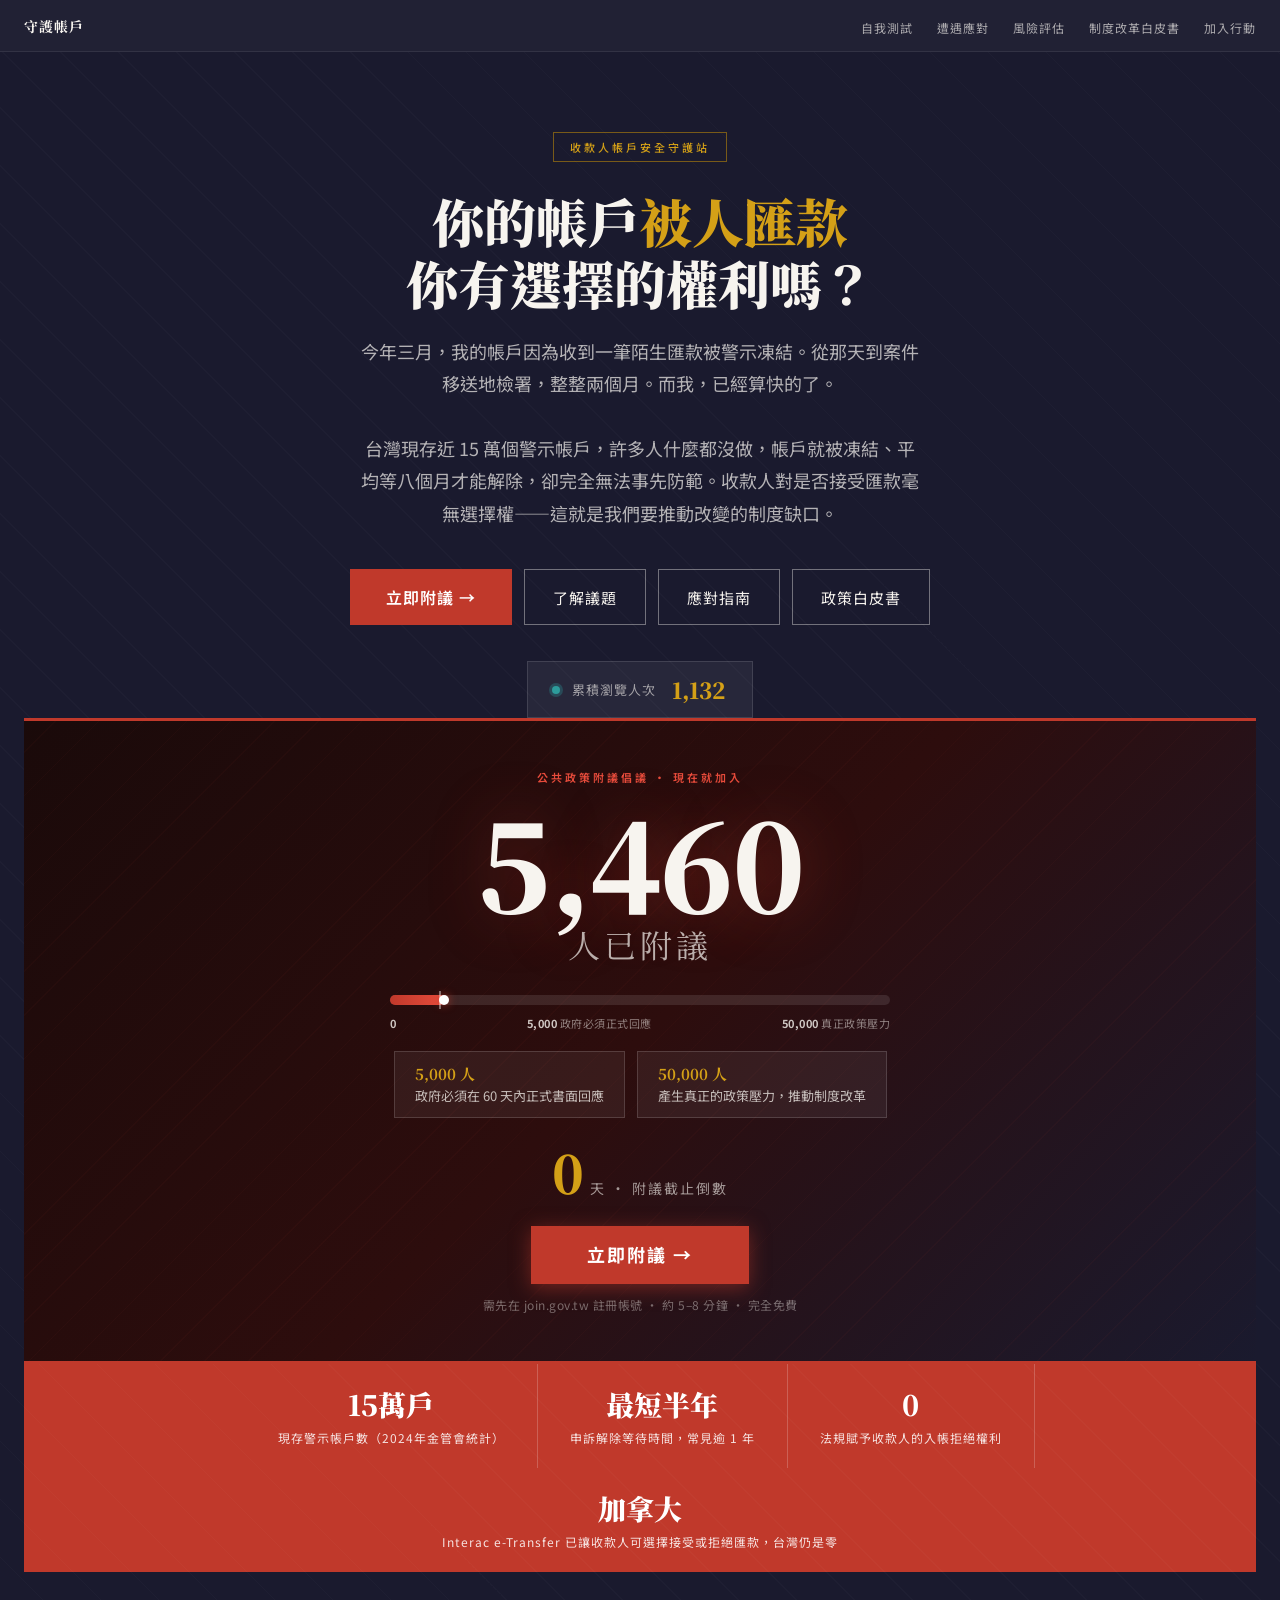
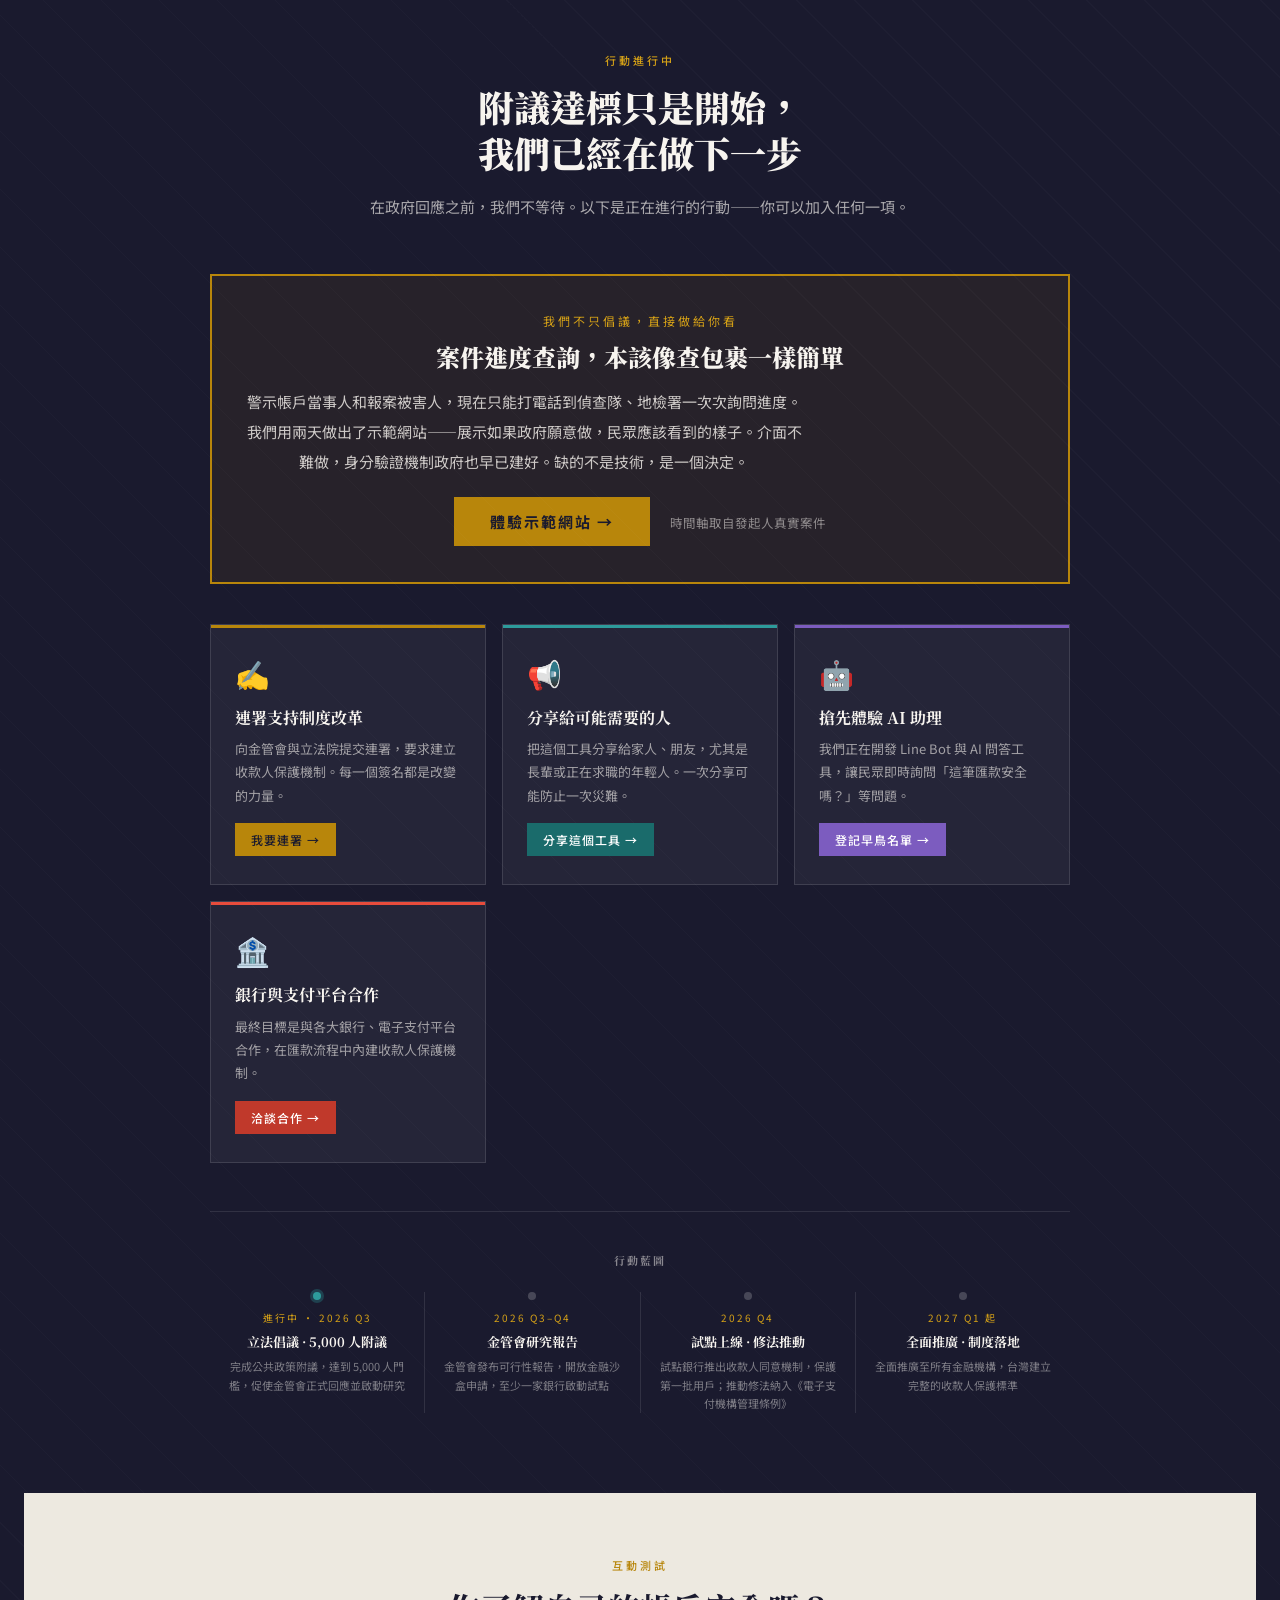
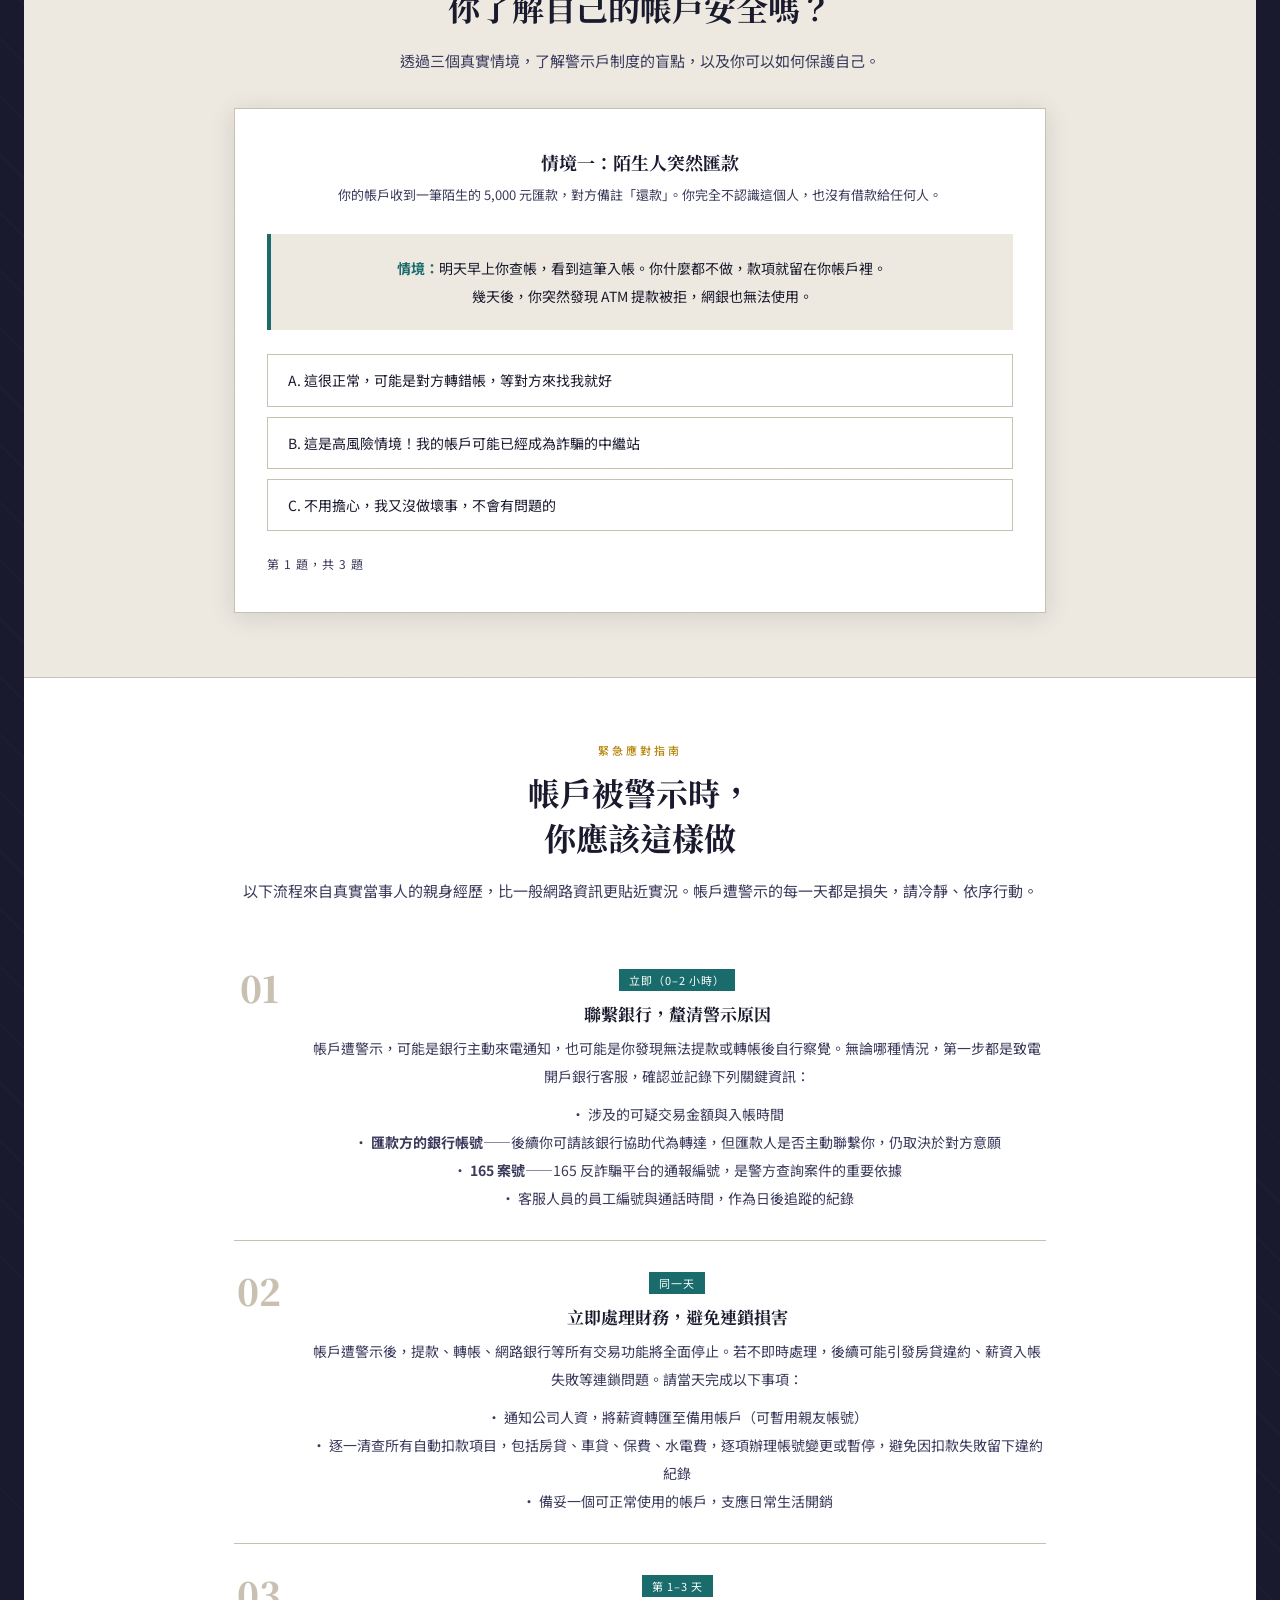
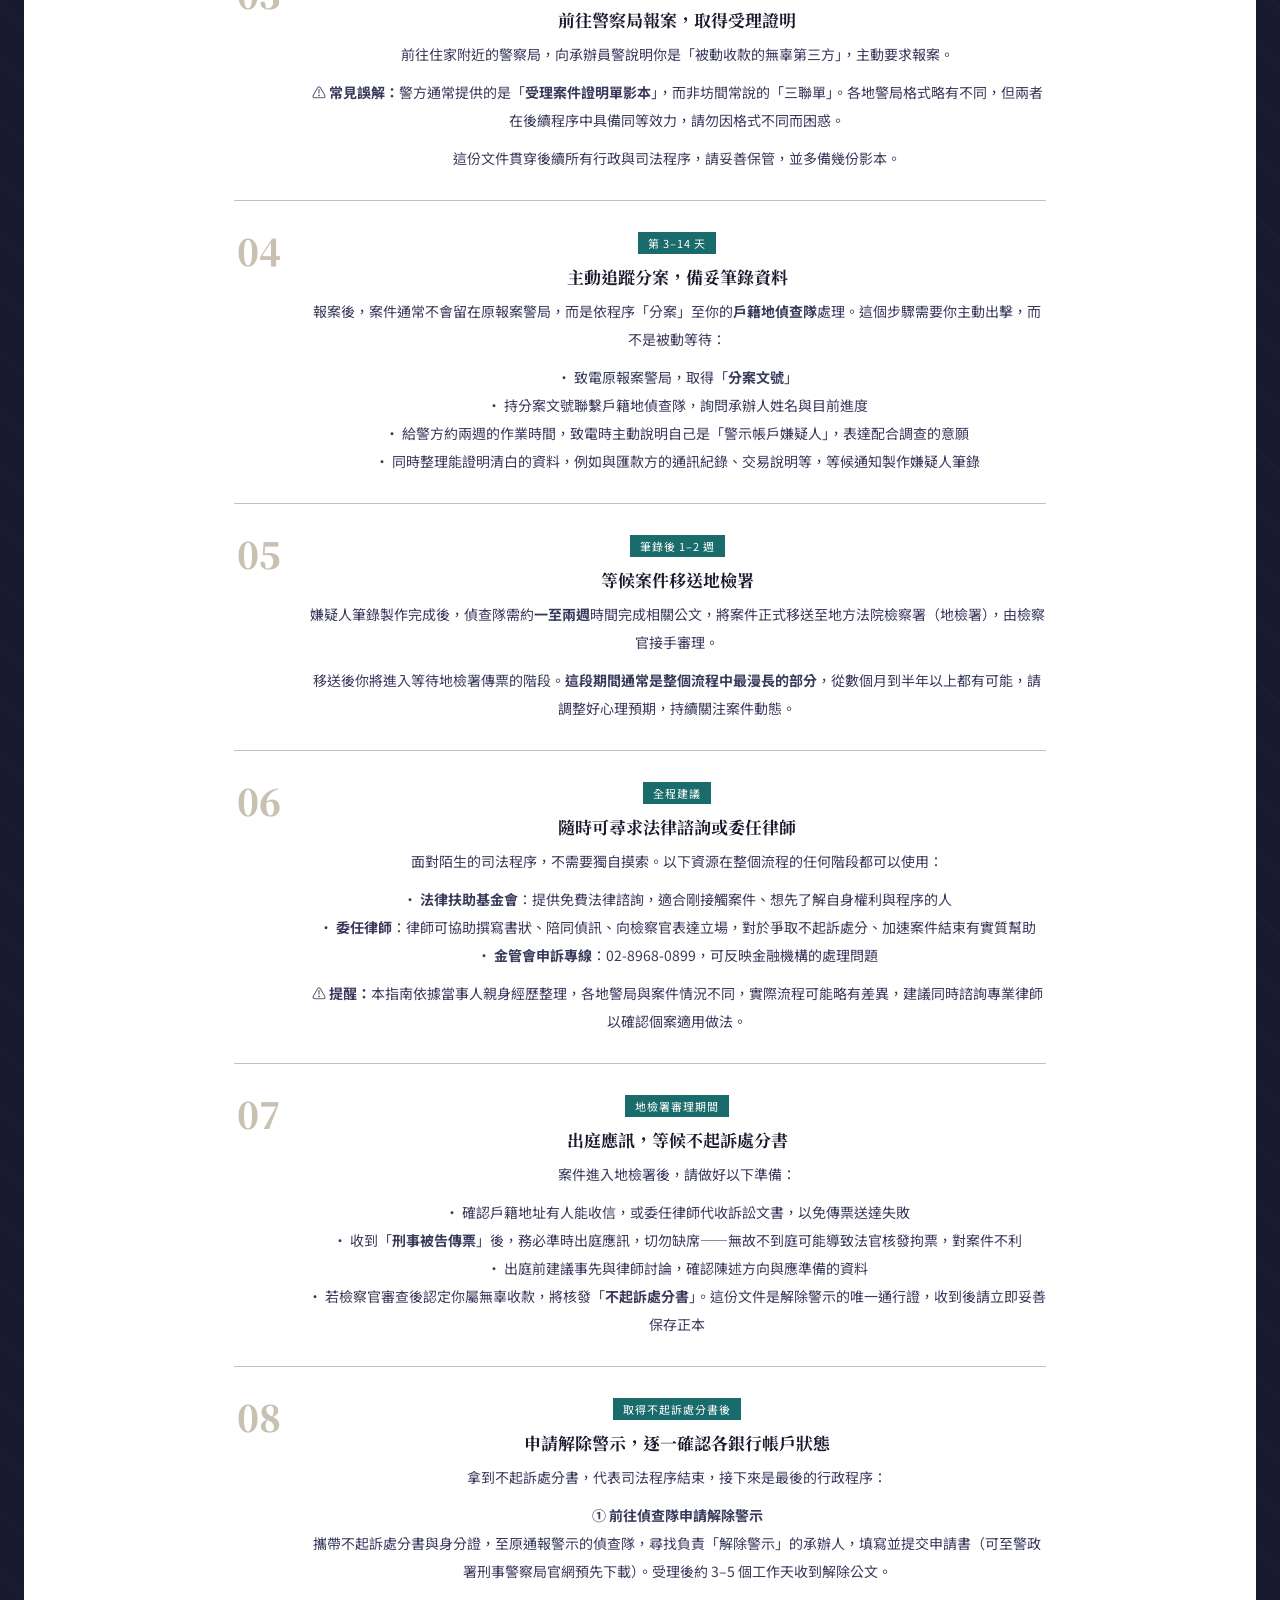
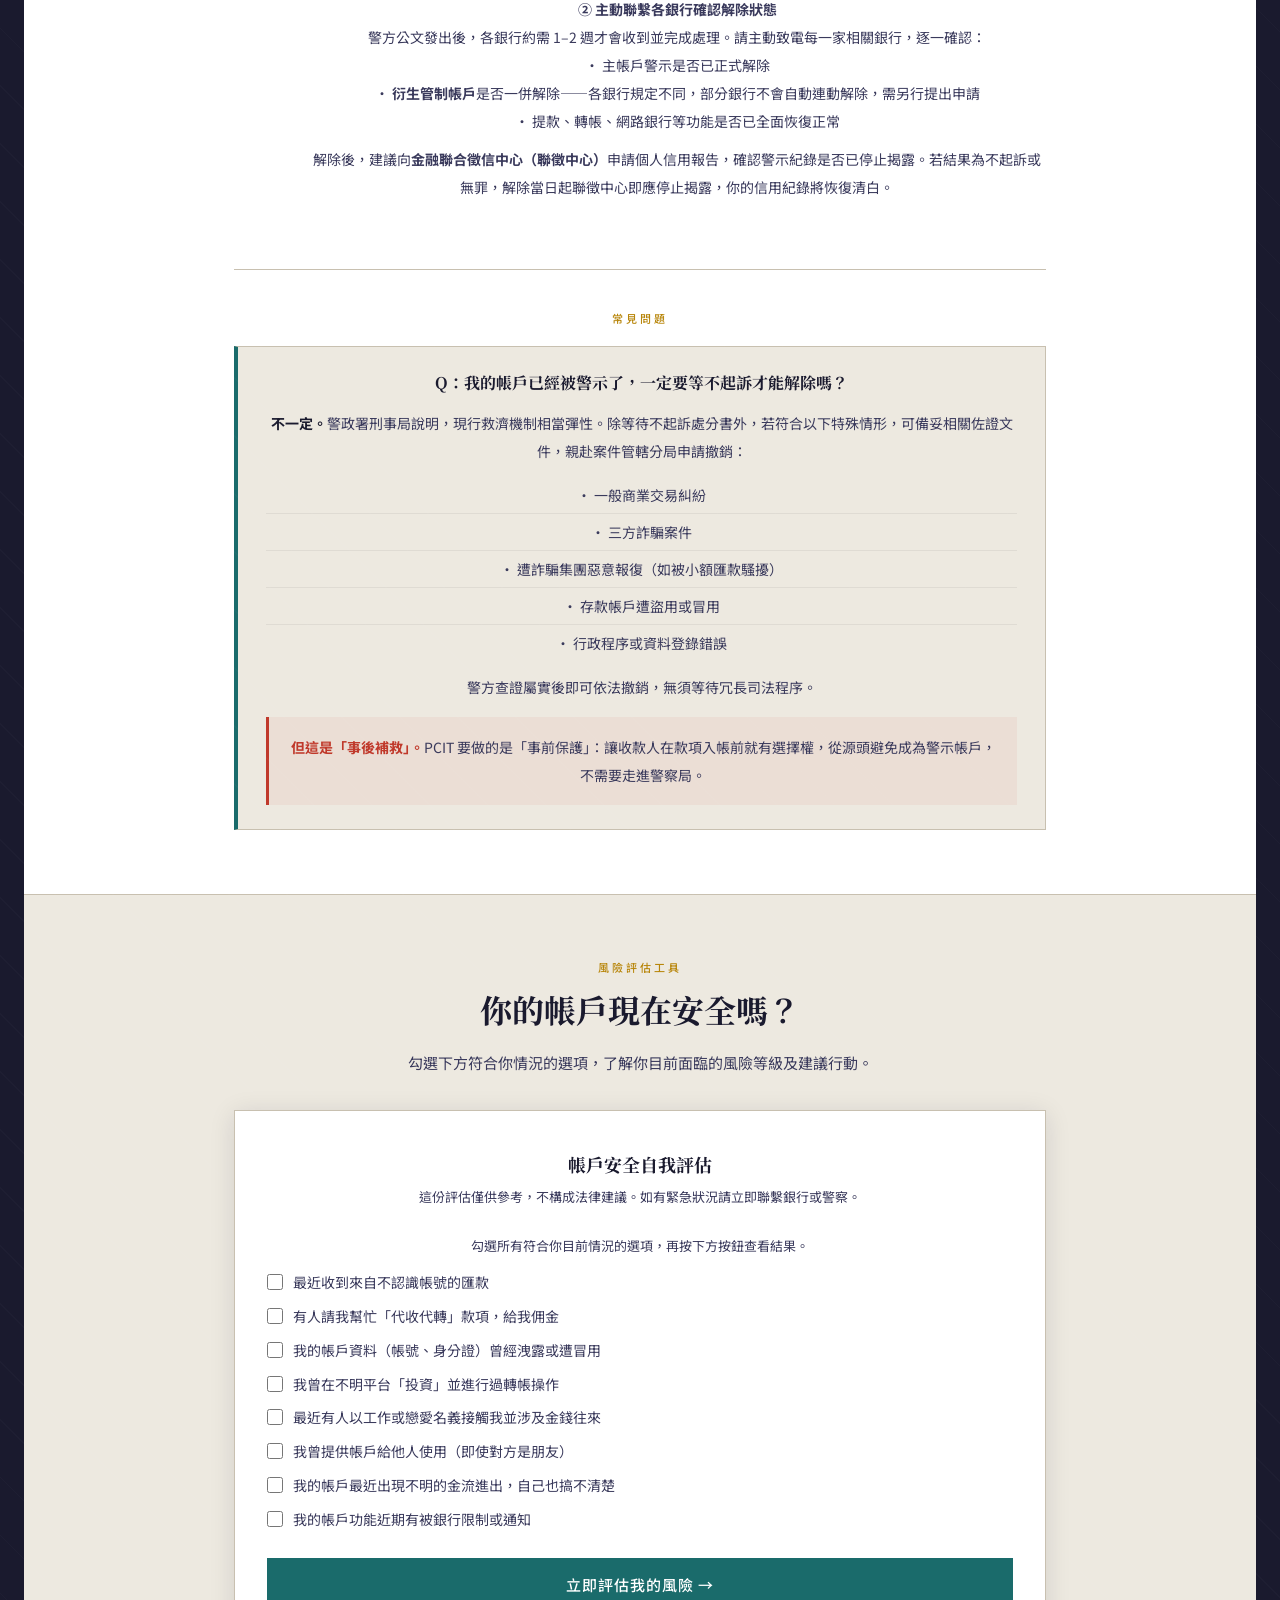
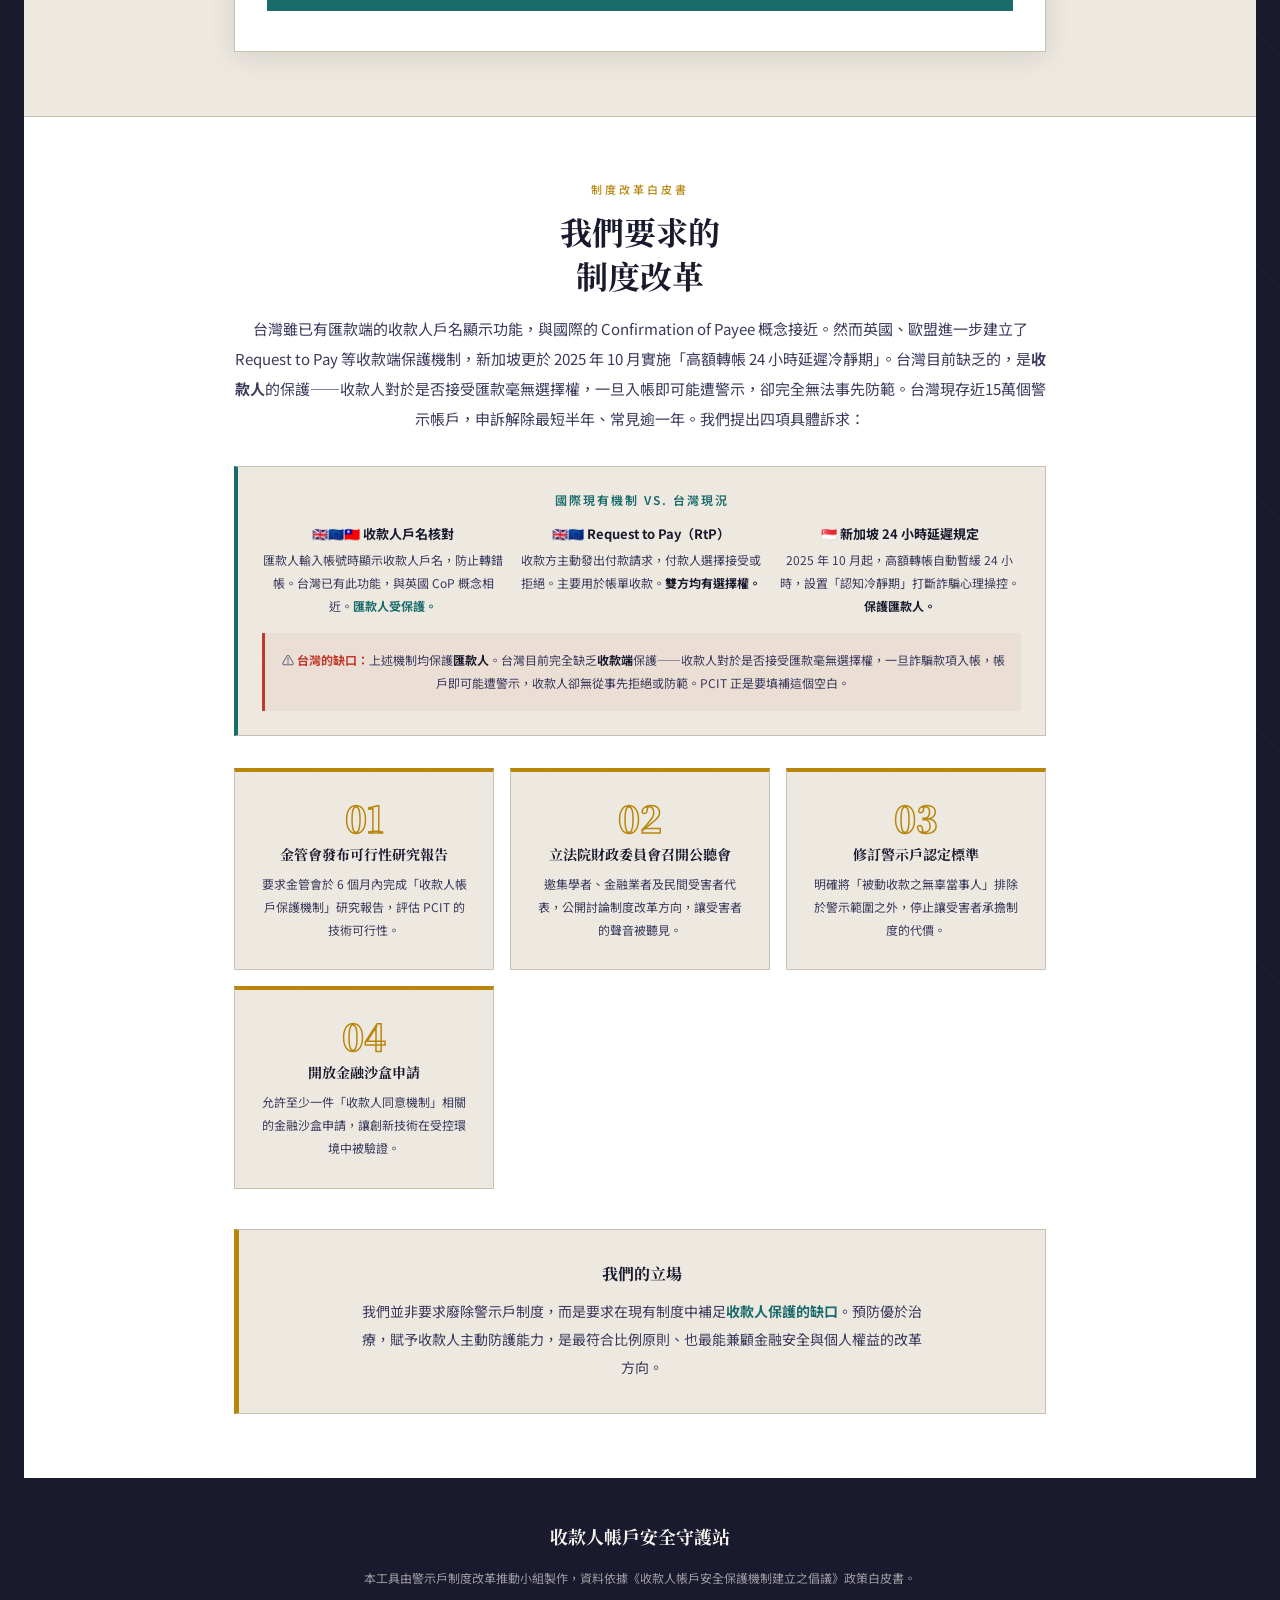
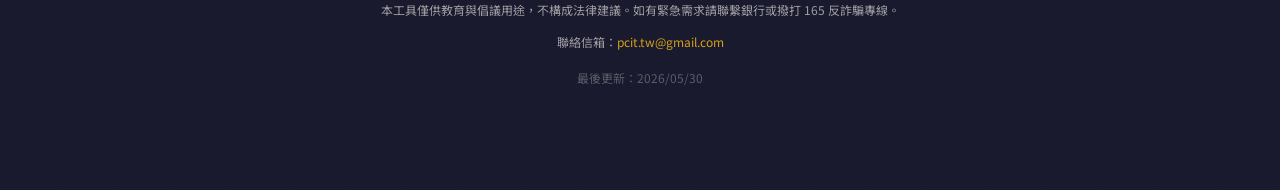
==== index.html @ fcce76e8 "feat: move action section to top of page" ====
﻿<!DOCTYPE html>
<html lang="zh-TW">
<head>
<meta charset="UTF-8">
<meta name="viewport" content="width=device-width, initial-scale=1.0">
<title>收款人帳戶安全守護站</title>

<!-- SEO -->
<meta name="description" content="台灣每年逾 10 萬人帳戶遭警示，平均等八個月才能解除，卻完全無法事先防範。加入我們，推動收款人帳戶保護制度改革。">
<link rel="canonical" href="https://pcit-tw.pages.dev/">

<!-- Open Graph（Facebook、LINE、Discord 等） -->
<meta property="og:type"        content="website">
<meta property="og:url"         content="https://pcit-tw.pages.dev/">
<meta property="og:title"       content="收款人帳戶安全守護站｜守護你的帳戶不被誤凍">
<meta property="og:description" content="台灣每年逾 10 萬人帳戶遭警示，平均等八個月才能解除。立即附議，推動制度改革，讓收款人能事先防範！">
<meta property="og:image"       content="https://pcit-tw.pages.dev/og-image.png">
<meta property="og:image:width"  content="1200">
<meta property="og:image:height" content="630">
<meta property="og:locale"      content="zh_TW">
<meta property="og:site_name"   content="PCIT 收款人帳戶安全守護站">

<!-- Twitter Card -->
<meta name="twitter:card"        content="summary_large_image">
<meta name="twitter:title"       content="收款人帳戶安全守護站｜守護你的帳戶不被誤凍">
<meta name="twitter:description" content="台灣每年逾 10 萬人帳戶遭警示，平均等八個月才能解除。立即附議，推動制度改革！">
<meta name="twitter:image"       content="https://pcit-tw.pages.dev/og-image.png">
<!-- GoatCounter 訪客統計 -->
<script data-goatcounter="https://pcit-tw.goatcounter.com/count"
        async src="//gc.zgo.at/count.js"></script>
<script async src="https://www.googletagmanager.com/gtag/js?id=G-3T35GVGVVT"></script>
<script>
  window.dataLayer = window.dataLayer || [];
  function gtag(){dataLayer.push(arguments);}
  gtag('js', new Date());
  gtag('config', 'G-3T35GVGVVT');
</script>
<link rel="preconnect" href="https://fonts.googleapis.com">
<link href="https://fonts.googleapis.com/css2?family=Noto+Serif+TC:wght@400;600;700;900&family=Noto+Sans+TC:wght@300;400;500&display=swap" rel="stylesheet">
<style>
  :root {
    --ink: #1a1a2e;
    --ink-soft: #3a3a5c;
    --paper: #f7f4ef;
    --paper-warm: #ede9e0;
    --red: #c0392b;
    --red-soft: #e74c3c;
    --gold: #b8860b;
    --gold-light: #d4a017;
    --teal: #1a6b6b;
    --teal-light: #2d9b9b;
    --border: #c8c0b0;
    --shadow: rgba(26,26,46,0.12);
  }

  * { margin: 0; padding: 0; box-sizing: border-box; }

  body {
    font-family: 'Noto Sans TC', sans-serif;
    background: var(--paper);
    color: var(--ink);
    min-height: 100vh;
    overflow-x: hidden;
  }

  /* ── HERO ── */
  .hero {
    background: var(--ink);
    color: var(--paper);
    padding: 80px 24px 60px;
    text-align: center;
    position: relative;
    overflow: hidden;
  }
  .hero::before {
    content: '';
    position: absolute;
    inset: 0;
    background: repeating-linear-gradient(
      45deg,
      transparent,
      transparent 40px,
      rgba(255,255,255,0.02) 40px,
      rgba(255,255,255,0.02) 41px
    );
  }
  .hero-badge {
    display: inline-block;
    border: 1px solid rgba(184,134,11,0.6);
    color: var(--gold-light);
    font-size: 11px;
    letter-spacing: 3px;
    padding: 6px 16px;
    margin-bottom: 28px;
    font-weight: 500;
    text-transform: uppercase;
    animation: fadeDown 0.6s ease both;
  }
  .hero h1 {
    font-family: 'Noto Serif TC', serif;
    font-size: clamp(28px, 7vw, 52px);
    font-weight: 900;
    line-height: 1.2;
    margin-bottom: 20px;
    animation: fadeDown 0.6s 0.1s ease both;
  }
  .hero h1 span { color: var(--gold-light); }
  .hero-sub {
    font-size: clamp(14px, 3vw, 18px);
    color: rgba(247,244,239,0.7);
    max-width: 560px;
    margin: 0 auto 40px;
    line-height: 1.8;
    animation: fadeDown 0.6s 0.2s ease both;
  }
  .hero-cta {
    display: flex;
    gap: 12px;
    justify-content: center;
    flex-wrap: wrap;
    animation: fadeDown 0.6s 0.3s ease both;
  }
  .btn-primary {
    background: var(--gold);
    color: var(--paper);
    border: none;
    padding: 14px 28px;
    font-family: 'Noto Sans TC', sans-serif;
    font-size: 15px;
    font-weight: 500;
    cursor: pointer;
    transition: all 0.2s;
    letter-spacing: 1px;
  }
  .btn-primary:hover { background: var(--gold-light); transform: translateY(-2px); }
  .btn-outline {
    background: transparent;
    color: var(--paper);
    border: 1px solid rgba(247,244,239,0.4);
    padding: 14px 28px;
    font-family: 'Noto Sans TC', sans-serif;
    font-size: 15px;
    cursor: pointer;
    transition: all 0.2s;
    letter-spacing: 1px;
  }
  .btn-outline:hover { border-color: var(--paper); background: rgba(247,244,239,0.08); }

  @keyframes fadeDown {
    from { opacity: 0; transform: translateY(-16px); }
    to { opacity: 1; transform: translateY(0); }
  }

  /* ── STATS BAR ── */
  .stats-bar {
    background: var(--red);
    color: white;
    display: flex;
    justify-content: center;
    gap: 0;
    flex-wrap: wrap;
  }
  .stat-item {
    padding: 20px 32px;
    text-align: center;
    border-right: 1px solid rgba(255,255,255,0.2);
  }
  .stat-item:last-child { border-right: none; }
  .stat-num {
    font-family: 'Noto Serif TC', serif;
    font-size: 28px;
    font-weight: 900;
    display: block;
  }
  .stat-label {
    font-size: 12px;
    opacity: 0.85;
    letter-spacing: 1px;
    margin-top: 2px;
  }

  /* ── SECTION ── */
  .section {
    max-width: 860px;
    margin: 0 auto;
    padding: 64px 24px;
  }
  .section-label {
    font-size: 11px;
    letter-spacing: 3px;
    color: var(--gold);
    text-transform: uppercase;
    font-weight: 500;
    margin-bottom: 12px;
  }
  .section-title {
    font-family: 'Noto Serif TC', serif;
    font-size: clamp(22px, 5vw, 32px);
    font-weight: 700;
    color: var(--ink);
    margin-bottom: 16px;
    line-height: 1.4;
  }
  .section-body {
    font-size: 15px;
    color: var(--ink-soft);
    line-height: 2;
    margin-bottom: 32px;
  }
  hr.divider {
    border: none;
    border-top: 1px solid var(--border);
    margin: 0;
  }

  /* ── QUIZ ── */
  .quiz-wrap {
    background: white;
    border: 1px solid var(--border);
    padding: 40px 32px;
    margin-top: 8px;
    box-shadow: 0 4px 24px var(--shadow);
  }
  .quiz-title {
    font-family: 'Noto Serif TC', serif;
    font-size: 18px;
    font-weight: 700;
    margin-bottom: 8px;
    color: var(--ink);
  }
  .quiz-desc {
    font-size: 13px;
    color: var(--ink-soft);
    margin-bottom: 28px;
    line-height: 1.8;
  }
  .scenario-box {
    background: var(--paper-warm);
    border-left: 4px solid var(--teal);
    padding: 20px;
    margin-bottom: 24px;
    font-size: 14px;
    line-height: 2;
    color: var(--ink);
  }
  .scenario-box strong { color: var(--teal); }
  .choices { display: flex; flex-direction: column; gap: 10px; }
  .choice-btn {
    background: white;
    border: 1.5px solid var(--border);
    padding: 14px 20px;
    text-align: left;
    font-family: 'Noto Sans TC', sans-serif;
    font-size: 14px;
    color: var(--ink);
    cursor: pointer;
    transition: all 0.2s;
    line-height: 1.6;
  }
  .choice-btn:hover { border-color: var(--teal); background: rgba(26,107,107,0.04); }
  .choice-btn.correct { border-color: var(--teal); background: rgba(26,107,107,0.08); color: var(--teal); }
  .choice-btn.wrong { border-color: var(--red); background: rgba(192,57,43,0.06); color: var(--red); }
  .choice-btn:disabled { cursor: default; }

  .result-box {
    margin-top: 20px;
    padding: 20px;
    border-left: 4px solid var(--teal);
    background: rgba(26,107,107,0.05);
    font-size: 14px;
    line-height: 1.9;
    display: none;
    color: var(--ink);
  }
  .result-box.show { display: block; animation: fadeDown 0.4s ease; }
  .result-box.wrong-result { border-left-color: var(--red); background: rgba(192,57,43,0.05); }
  .result-box h4 { font-family: 'Noto Serif TC', serif; margin-bottom: 8px; font-size: 15px; }
  .result-box .correct-tag { color: var(--teal); font-weight: 600; }
  .result-box .wrong-tag { color: var(--red); font-weight: 600; }

  .quiz-nav {
    display: flex;
    justify-content: space-between;
    align-items: center;
    margin-top: 24px;
    flex-wrap: wrap;
    gap: 12px;
  }
  .quiz-progress {
    font-size: 12px;
    color: var(--ink-soft);
    letter-spacing: 1px;
  }
  .btn-next {
    background: var(--ink);
    color: var(--paper);
    border: none;
    padding: 12px 24px;
    font-family: 'Noto Sans TC', sans-serif;
    font-size: 14px;
    cursor: pointer;
    transition: all 0.2s;
    display: none;
    letter-spacing: 1px;
  }
  .btn-next.show { display: block; }
  .btn-next:hover { background: var(--teal); }

  /* score final */
  .score-final {
    text-align: center;
    padding: 20px 0;
    display: none;
  }
  .score-final.show { display: block; animation: fadeDown 0.5s ease; }
  .score-circle {
    width: 100px; height: 100px;
    border-radius: 50%;
    background: var(--teal);
    color: white;
    display: flex; flex-direction: column;
    align-items: center; justify-content: center;
    margin: 0 auto 20px;
    font-family: 'Noto Serif TC', serif;
  }
  .score-circle .num { font-size: 36px; font-weight: 900; line-height: 1; }
  .score-circle .denom { font-size: 13px; opacity: 0.8; }
  .score-msg { font-family: 'Noto Serif TC', serif; font-size: 20px; font-weight: 700; margin-bottom: 10px; }
  .score-sub { font-size: 14px; color: var(--ink-soft); line-height: 1.9; max-width: 400px; margin: 0 auto 24px; }

  /* ── STEPS ── */
  .steps-grid {
    display: flex;
    flex-direction: column;
    gap: 0;
  }
  .step-item {
    display: flex;
    gap: 24px;
    padding: 28px 0;
    border-bottom: 1px solid var(--border);
    opacity: 0;
    transform: translateX(-20px);
    transition: all 0.5s ease;
  }
  .step-item.visible { opacity: 1; transform: translateX(0); }
  .step-item:last-child { border-bottom: none; }
  .step-num {
    font-family: 'Noto Serif TC', serif;
    font-size: 36px;
    font-weight: 900;
    color: var(--border);
    min-width: 50px;
    line-height: 1;
    padding-top: 4px;
  }
  .step-content h3 {
    font-family: 'Noto Serif TC', serif;
    font-size: 17px;
    font-weight: 700;
    margin-bottom: 8px;
    color: var(--ink);
  }
  .step-content p {
    font-size: 14px;
    color: var(--ink-soft);
    line-height: 2;
  }

  /* ── ALERT CHECK ── */
  .check-wrap {
    background: white;
    border: 1px solid var(--border);
    padding: 40px 32px;
    box-shadow: 0 4px 24px var(--shadow);
    position: relative;
    z-index: 1;
  }
  .check-input {
    width: 100%;
    border: 1.5px solid var(--border);
    padding: 14px 16px;
    font-family: 'Noto Sans TC', sans-serif;
    font-size: 15px;
    color: var(--ink);
    background: var(--paper);
    outline: none;
    transition: border-color 0.2s;
    margin-bottom: 12px;
  }
  .check-input:focus { border-color: var(--teal); }
  .checkbox-row {
    display: flex;
    align-items: flex-start;
    gap: 10px;
    margin-bottom: 10px;
    cursor: pointer;
    font-size: 14px;
    color: var(--ink-soft);
    line-height: 1.7;
  }
  .checkbox-row input[type="checkbox"] {
    margin-top: 3px;
    accent-color: var(--teal);
    width: 16px; height: 16px;
    flex-shrink: 0;
  }
  .btn-check {
    background: var(--teal);
    color: white;
    border: none;
    width: 100%;
    padding: 16px;
    font-family: 'Noto Sans TC', sans-serif;
    font-size: 15px;
    font-weight: 500;
    cursor: pointer;
    transition: all 0.2s;
    margin-top: 16px;
    letter-spacing: 1px;
  }
  .btn-check:hover { background: var(--teal-light); }
  .risk-result {
    margin-top: 20px;
    padding: 20px;
    display: none;
    animation: fadeDown 0.4s ease;
  }
  .risk-result.show { display: block; }
  .risk-high { background: rgba(192,57,43,0.07); border-left: 4px solid var(--red); }
  .risk-medium { background: rgba(184,134,11,0.07); border-left: 4px solid var(--gold); }
  .risk-low { background: rgba(26,107,107,0.07); border-left: 4px solid var(--teal); }
  .risk-level {
    font-family: 'Noto Serif TC', serif;
    font-size: 17px;
    font-weight: 700;
    margin-bottom: 12px;
    color: var(--ink);
  }
  .risk-high .risk-level { color: var(--red); }
  .risk-medium .risk-level { color: var(--gold); }
  .risk-low .risk-level { color: var(--teal); }
  .risk-list {
    list-style: none;
    padding: 0;
  }
  .risk-list li {
    font-size: 13px;
    color: var(--ink-soft);
    padding: 6px 0;
    border-bottom: 1px solid rgba(0,0,0,0.06);
    line-height: 1.7;
  }
  .risk-list li:last-child { border-bottom: none; }
  .risk-list li::before { content: '→ '; font-weight: 600; }

  /* ── POLICY ── */
  .policy-grid {
    display: grid;
    grid-template-columns: repeat(auto-fit, minmax(200px, 1fr));
    gap: 16px;
    margin-top: 24px;
  }
  .policy-card {
    background: var(--paper-warm);
    border: 1px solid var(--border);
    border-top: 4px solid var(--gold);
    padding: 28px 24px;
  }
  .policy-num {
    font-family: 'Noto Serif TC', serif;
    font-size: 36px;
    font-weight: 900;
    color: var(--paper-warm);
    margin-bottom: 8px;
    line-height: 1;
    -webkit-text-stroke: 1.5px var(--gold);
  }
  .policy-card h4 {
    font-family: 'Noto Serif TC', serif;
    font-size: 14px;
    font-weight: 700;
    margin-bottom: 8px;
    color: var(--ink);
    line-height: 1.5;
  }
  .policy-card p {
    font-size: 12px;
    color: var(--ink-soft);
    line-height: 1.9;
  }

  /* ── FOOTER ── */
  footer {
    background: var(--ink);
    color: rgba(247,244,239,0.6);
    text-align: center;
    padding: 40px 24px;
    font-size: 12px;
    line-height: 2;
  }
  footer a { color: var(--gold-light); text-decoration: none; }
  .footer-logo {
    font-family: 'Noto Serif TC', serif;
    font-size: 18px;
    font-weight: 700;
    color: var(--paper);
    margin-bottom: 12px;
  }

  /* ── NAV ── */
  nav {
    position: sticky;
    top: 0;
    background: rgba(26,26,46,0.97);
    backdrop-filter: blur(8px);
    z-index: 100;
    display: flex;
    align-items: center;
    justify-content: space-between;
    padding: 0 24px;
    height: 52px;
    border-bottom: 1px solid rgba(255,255,255,0.08);
  }
  .nav-logo {
    font-family: 'Noto Serif TC', serif;
    font-size: 14px;
    font-weight: 700;
    color: var(--paper);
    letter-spacing: 1px;
  }
  .nav-links {
    display: flex;
    gap: 24px;
    list-style: none;
  }
  .nav-links a {
    color: rgba(247,244,239,0.65);
    text-decoration: none;
    font-size: 12px;
    letter-spacing: 1px;
    transition: color 0.2s;
  }
  .nav-links a:hover { color: var(--gold-light); }

  /* ── LIGHT SECTION (steps & policy) ── */
  .section-light {
    background: #ffffff;
  }
  .section-light .section-title { color: var(--ink); }

  /* ── STEPS light bg ── */
  .step-tag {
    display: inline-block;
    background: var(--teal);
    color: white;
    font-size: 11px;
    padding: 3px 10px;
    margin-bottom: 10px;
    letter-spacing: 1px;
  }

  /* ── POLICY light ── */
  .policy-statement {
    margin-top: 40px;
    background: var(--paper-warm);
    border: 1px solid var(--border);
    border-left: 5px solid var(--gold);
    padding: 32px;
    text-align: center;
  }
  .policy-statement-title {
    font-family: 'Noto Serif TC', serif;
    font-size: 16px;
    font-weight: 700;
    margin-bottom: 12px;
    color: var(--ink);
  }
  .policy-statement p {
    font-size: 14px;
    color: var(--ink-soft);
    line-height: 2;
    max-width: 560px;
    margin: 0 auto;
  }
  .policy-statement strong { color: var(--teal); }

  /* bg section alt */
  .section-alt { background: var(--paper-warm); }
  .section-alt .section { padding: 64px 24px; }

  @media (max-width: 600px) {
    .stat-item { padding: 16px 20px; }
    .quiz-wrap, .check-wrap { padding: 28px 20px; }
    .nav-links { display: none; }
    .step-num { font-size: 28px; min-width: 38px; }
  }
  /* ── CTA SECTION ── */
  .cta-section {
    background: var(--ink);
    padding: 80px 24px;
    text-align: center;
  }
  .cta-inner { max-width: 860px; margin: 0 auto; }
  .cta-label {
    font-size: 11px;
    letter-spacing: 3px;
    color: var(--gold-light);
    text-transform: uppercase;
    font-weight: 500;
    margin-bottom: 16px;
  }
  .cta-title {
    font-family: 'Noto Serif TC', serif;
    font-size: clamp(24px, 5vw, 36px);
    font-weight: 900;
    color: var(--paper);
    margin-bottom: 16px;
    line-height: 1.3;
  }
  .cta-sub {
    font-size: 15px;
    color: rgba(247,244,239,0.65);
    max-width: 540px;
    margin: 0 auto 52px;
    line-height: 1.9;
  }
  .cta-cards {
    display: grid;
    grid-template-columns: repeat(auto-fit, minmax(220px, 1fr));
    gap: 16px;
    margin-bottom: 48px;
    text-align: left;
  }
  .cta-card {
    background: rgba(255,255,255,0.05);
    border: 1px solid rgba(255,255,255,0.12);
    padding: 28px 24px;
    transition: all 0.2s;
    cursor: pointer;
    position: relative;
    overflow: hidden;
  }
  .cta-card::before {
    content: '';
    position: absolute;
    top: 0; left: 0; right: 0;
    height: 3px;
  }
  .cta-card.card-sign::before { background: var(--gold); }
  .cta-card.card-share::before { background: var(--teal-light); }
  .cta-card.card-ai::before { background: #7c5cbf; }
  .cta-card.card-partner::before { background: var(--red-soft); }
  .cta-card:hover { background: rgba(255,255,255,0.09); transform: translateY(-3px); border-color: rgba(255,255,255,0.22); }
  .cta-card-icon { font-size: 28px; margin-bottom: 14px; }
  .cta-card h3 {
    font-family: 'Noto Serif TC', serif;
    font-size: 16px;
    font-weight: 700;
    color: var(--paper);
    margin-bottom: 8px;
    line-height: 1.4;
  }
  .cta-card p {
    font-size: 13px;
    color: rgba(247,244,239,0.6);
    line-height: 1.8;
    margin-bottom: 16px;
  }
  .cta-card-btn {
    display: inline-block;
    font-size: 12px;
    font-weight: 500;
    letter-spacing: 1px;
    padding: 8px 16px;
    border: none;
    cursor: pointer;
    font-family: 'Noto Sans TC', sans-serif;
    transition: all 0.2s;
  }
  .card-sign .cta-card-btn { background: var(--gold); color: var(--ink); }
  .card-share .cta-card-btn { background: var(--teal); color: white; }
  .card-ai .cta-card-btn { background: #7c5cbf; color: white; }
  .card-partner .cta-card-btn { background: var(--red); color: white; }
  .cta-card-btn:hover { opacity: 0.85; transform: translateY(-1px); }

  .cta-roadmap {
    border-top: 1px solid rgba(255,255,255,0.1);
    padding-top: 40px;
    margin-top: 8px;
  }
  .cta-roadmap-title {
    font-family: 'Noto Serif TC', serif;
    font-size: 15px;
    font-weight: 700;
    color: rgba(247,244,239,0.5);
    letter-spacing: 2px;
    margin-bottom: 24px;
    text-transform: uppercase;
    font-size: 11px;
  }
  .roadmap-track {
    display: flex;
    gap: 0;
    align-items: stretch;
    flex-wrap: wrap;
    justify-content: center;
  }
  .roadmap-step {
    flex: 1;
    min-width: 160px;
    max-width: 220px;
    padding: 0 16px;
    border-right: 1px solid rgba(255,255,255,0.1);
    text-align: center;
  }
  .roadmap-step:last-child { border-right: none; }
  .roadmap-phase {
    font-size: 10px;
    letter-spacing: 2px;
    color: var(--gold-light);
    margin-bottom: 8px;
    text-transform: uppercase;
  }
  .roadmap-step h4 {
    font-family: 'Noto Serif TC', serif;
    font-size: 13px;
    font-weight: 700;
    color: var(--paper);
    margin-bottom: 6px;
    line-height: 1.4;
  }
  .roadmap-step p {
    font-size: 11px;
    color: rgba(247,244,239,0.45);
    line-height: 1.7;
  }
  .roadmap-dot {
    width: 8px; height: 8px;
    border-radius: 50%;
    margin: 0 auto 10px;
  }
  .dot-done { background: var(--gold); }
  .dot-now { background: var(--teal-light); box-shadow: 0 0 0 3px rgba(45,155,155,0.3); }
  .dot-future { background: rgba(255,255,255,0.2); }

  @media (max-width: 600px) {
    .cta-cards { grid-template-columns: 1fr; }
    .roadmap-track { flex-direction: column; align-items: center; gap: 16px; }
    .roadmap-step { border-right: none; border-bottom: 1px solid rgba(255,255,255,0.1); padding-bottom: 16px; }
  }

  /* ── 附議進度橫幅 ── */
  .petition-hero-wrap {
    background: linear-gradient(135deg, #1a0a0a 0%, #2d0d0d 50%, #1a1a2e 100%);
    border-top: 3px solid var(--red);
    border-bottom: 3px solid var(--red);
    padding: 48px 24px;
    text-align: center;
    position: relative;
    overflow: hidden;
  }
  .petition-hero-wrap::before {
    content: '';
    position: absolute;
    inset: 0;
    background: repeating-linear-gradient(
      -45deg, transparent, transparent 30px,
      rgba(192,57,43,0.04) 30px, rgba(192,57,43,0.04) 31px
    );
    pointer-events: none;
  }
  .petition-hero-inner {
    max-width: 680px;
    margin: 0 auto;
    position: relative;
  }
  .petition-eyebrow {
    font-size: 11px;
    letter-spacing: 3px;
    color: var(--red-soft);
    text-transform: uppercase;
    font-weight: 600;
    margin-bottom: 16px;
  }
  .petition-count-big {
    font-family: 'Noto Serif TC', serif;
    font-size: clamp(72px, 18vw, 120px);
    font-weight: 900;
    color: var(--paper);
    line-height: 1;
    letter-spacing: -2px;
    text-shadow: 0 0 60px rgba(192,57,43,0.4);
  }
  .petition-count-unit {
    font-family: 'Noto Serif TC', serif;
    font-size: clamp(22px, 5vw, 32px);
    color: rgba(247,244,239,0.7);
    margin-bottom: 28px;
    letter-spacing: 4px;
  }
  .petition-progress-wrap {
    margin: 0 auto 12px;
    max-width: 500px;
  }
  .petition-track {
    background: rgba(255,255,255,0.1);
    height: 10px;
    border-radius: 5px;
    overflow: visible;
    position: relative;
    margin-bottom: 10px;
  }
  .petition-fill {
    height: 100%;
    background: linear-gradient(90deg, var(--red), var(--red-soft));
    border-radius: 5px;
    width: 0%;
    transition: width 1.2s ease;
    position: relative;
  }
  .petition-fill::after {
    content: '';
    position: absolute;
    right: -4px; top: 50%;
    transform: translateY(-50%);
    width: 10px; height: 10px;
    border-radius: 50%;
    background: white;
    box-shadow: 0 0 8px rgba(192,57,43,0.8);
  }
  .petition-milestone-marker {
    position: absolute;
    top: -4px;
    width: 2px;
    height: 18px;
    background: rgba(255,255,255,0.4);
    transform: translateX(-50%);
  }
  .petition-milestones {
    display: flex;
    justify-content: space-between;
    font-size: 11px;
    color: rgba(247,244,239,0.5);
    letter-spacing: 0.5px;
    margin-top: 8px;
  }
  .petition-milestones span b { color: rgba(247,244,239,0.8); }
  .petition-days-wrap {
    display: flex;
    align-items: baseline;
    justify-content: center;
    gap: 6px;
    margin-bottom: 28px;
  }
  .petition-days-num {
    font-family: 'Noto Serif TC', serif;
    font-size: clamp(36px, 8vw, 52px);
    font-weight: 900;
    color: var(--gold-light);
    line-height: 1;
  }
  .petition-days-label {
    font-size: 14px;
    color: rgba(247,244,239,0.6);
    letter-spacing: 2px;
  }
  .petition-cta-btn {
    display: inline-block;
    background: var(--red);
    color: white;
    font-family: 'Noto Sans TC', sans-serif;
    font-size: 18px;
    font-weight: 700;
    letter-spacing: 2px;
    padding: 18px 56px;
    text-decoration: none;
    transition: all 0.2s;
    min-height: 56px;
    line-height: 1.2;
    border: none;
    cursor: pointer;
    box-shadow: 0 4px 20px rgba(192,57,43,0.5);
    margin-bottom: 12px;
  }
  .petition-cta-btn:hover {
    background: var(--red-soft);
    transform: translateY(-3px);
    box-shadow: 0 8px 28px rgba(192,57,43,0.6);
  }
  .petition-note {
    font-size: 12px;
    color: rgba(247,244,239,0.4);
    letter-spacing: 0.5px;
  }
  .petition-goal-pills {
    display: flex;
    gap: 12px;
    justify-content: center;
    flex-wrap: wrap;
    margin: 20px 0 28px;
  }
  .goal-pill {
    background: rgba(255,255,255,0.06);
    border: 1px solid rgba(255,255,255,0.15);
    padding: 10px 20px;
    font-size: 13px;
    color: rgba(247,244,239,0.75);
    line-height: 1.6;
    text-align: left;
  }
  .goal-pill strong { color: var(--gold-light); display: block; font-family: 'Noto Serif TC', serif; font-size: 15px; }

  /* ── 全站 RWD（375–390px） ── */
  @media (max-width: 480px) {
    /* 基礎字體：最小 16px */
    body { font-size: 16px; }
    .section-body { font-size: 16px; }
    .step-content p { font-size: 15px; }
    .policy-card p { font-size: 13px; }
    .quiz-desc { font-size: 15px; }

    /* Hero */
    .hero { padding: 48px 16px 40px; }
    .hero h1 { font-size: clamp(26px, 8vw, 36px); }
    .hero-sub { font-size: 15px; margin-bottom: 28px; }
    .hero-cta { gap: 8px; }
    .hero-cta a, .hero-cta button {
      width: 100%; max-width: 280px;
      min-height: 48px;
      font-size: 15px !important;
      padding: 14px 20px !important;
    }

    /* 附議進度 */
    .petition-hero-wrap { padding: 36px 16px; }
    .petition-cta-btn { width: 100%; max-width: 320px; font-size: 17px; padding: 16px 24px; }
    .goal-pill { width: 100%; }

    /* Stats bar */
    .stats-bar { flex-direction: column; }
    .stat-item { border-right: none; border-bottom: 1px solid rgba(255,255,255,0.2); padding: 16px 20px; }
    .stat-item:last-child { border-bottom: none; }
    .stat-num { font-size: 24px; }
    .stat-label { font-size: 13px; }

    /* Sections */
    .section { padding: 40px 16px; }
    .section-title { font-size: clamp(20px, 6vw, 28px); }

    /* Quiz */
    .quiz-wrap { padding: 24px 16px; }
    .choice-btn { padding: 14px 16px; font-size: 15px; min-height: 52px; }
    .btn-next { min-height: 48px; font-size: 15px; }
    .btn-primary { min-height: 48px; font-size: 15px; padding: 14px 24px; }

    /* Steps */
    .step-item { gap: 14px; }
    .step-num { font-size: 26px; min-width: 34px; }
    .step-content h3 { font-size: 16px; }

    /* Risk check */
    .check-wrap { padding: 24px 16px; }
    .check-input { font-size: 16px; min-height: 48px; }
    .btn-check { min-height: 52px; font-size: 16px; }
    .checkbox-row { font-size: 15px; }
    .checkbox-row input[type="checkbox"] { width: 20px; height: 20px; }

    /* Policy grid → 1 column */
    .policy-grid { grid-template-columns: 1fr; }
    .policy-card { padding: 20px 16px; }
    /* 國際比較 3 欄 → 1 欄 */
    div[style*="grid-template-columns:1fr 1fr 1fr"] {
      display: flex !important;
      flex-direction: column !important;
    }

    /* CTA section */
    .cta-section { padding: 48px 16px; }
    .cta-title { font-size: clamp(20px, 6vw, 28px); }
    .cta-sub { font-size: 15px; }
    .cta-card { padding: 20px 16px; }
    .cta-card-btn { min-height: 44px; font-size: 13px; padding: 10px 16px; }

    /* 連署計數器 flex → vertical */
    div[style*="display: flex"][style*="gap: 40px"] {
      flex-direction: column !important;
      gap: 20px !important;
    }
    div[style*="border-left:1px solid"][style*="padding-left:40px"] {
      border-left: none !important;
      padding-left: 0 !important;
      border-top: 1px solid rgba(255,255,255,0.15) !important;
      padding-top: 20px !important;
    }

    /* Overflow 防護 */
    img, video, iframe { max-width: 100%; height: auto; }
    table { display: block; overflow-x: auto; }
    pre, code { white-space: pre-wrap; word-break: break-all; }

    /* Nav */
    nav { padding: 0 16px; }

    /* Modal */
    .modal-box { padding: 28px 20px; }

    /* Footer */
    footer { padding: 32px 16px; font-size: 13px; }
  }
</style>
</head>
<body>

<nav>
  <span class="nav-logo">守護帳戶</span>
  <ul class="nav-links">
    <li><a href="#quiz">自我測試</a></li>
    <li><a href="#steps">遭遇應對</a></li>
    <li><a href="#check">風險評估</a></li>
    <li><a href="#policy">制度改革白皮書</a></li>
    <li><a href="#cta">加入行動</a></li>
  </ul>
</nav>

<!-- HERO -->
<section class="hero">
  <div class="hero-badge">收款人帳戶安全守護站</div>
  <h1>你的帳戶<span>被人匯款</span><br>你有選擇的權利嗎？</h1>
  <p class="hero-sub">今年三月，我的帳戶因為收到一筆陌生匯款被警示凍結。從那天到案件移送地檢署，整整兩個月。而我，已經算快的了。<br><br>台灣現存近 15 萬個警示帳戶，許多人什麼都沒做，帳戶就被凍結、平均等八個月才能解除，卻完全無法事先防範。收款人對是否接受匯款毫無選擇權——這就是我們要推動改變的制度缺口。</p>
  <div class="hero-cta">
    <a href="https://reurl.cc/R2moVe" target="_blank" style="background:var(--red);color:white;border:none;padding:16px 36px;font-family:'Noto Sans TC',sans-serif;font-size:16px;font-weight:600;letter-spacing:1px;text-decoration:none;display:inline-block;transition:all 0.2s;" onmouseover="this.style.background='#e74c3c'" onmouseout="this.style.background='var(--red)'">立即附議 →</a>
    <button class="btn-outline" onclick="document.getElementById('quiz').scrollIntoView({behavior:'smooth'})">了解議題</button>
    <button class="btn-outline" onclick="document.getElementById('steps').scrollIntoView({behavior:'smooth'})">應對指南</button>
    <button class="btn-outline" onclick="document.getElementById('policy').scrollIntoView({behavior:'smooth'})">政策白皮書</button>
  </div>

  <!-- 訪客計數器 -->
  <div style="
    margin-top: 36px;
    display: flex;
    align-items: center;
    justify-content: center;
    gap: 24px;
    flex-wrap: wrap;
  ">
    <div style="
      display: flex;
      align-items: center;
      gap: 12px;
      background: rgba(255,255,255,0.06);
      border: 1px solid rgba(255,255,255,0.12);
      padding: 12px 24px;
    ">
      <div style="
        width: 8px; height: 8px;
        border-radius: 50%;
        background: #2d9b9b;
        box-shadow: 0 0 0 3px rgba(45,155,155,0.3);
        animation: pulse 2s infinite;
      "></div>
      <span style="font-size: 13px; color: rgba(247,244,239,0.6); letter-spacing: 1px;">累積瀏覽人次</span>
      <span style="
        font-family: 'Noto Serif TC', serif;
        font-size: 22px;
        font-weight: 900;
        color: var(--gold-light);
        min-width: 60px;
      " id="visitorCount">—</span>
    </div>
  </div>

  <style>
    @keyframes pulse {
      0%, 100% { box-shadow: 0 0 0 3px rgba(45,155,155,0.3); }
      50% { box-shadow: 0 0 0 6px rgba(45,155,155,0.1); }
    }
  </style>

<!-- PETITION PROGRESS -->
<div class="petition-hero-wrap" id="petition-progress">
  <div class="petition-hero-inner">
    <div class="petition-eyebrow">公共政策附議倡議 · 現在就加入</div>

    <div class="petition-count-big petition-count" id="heroCountNum">—</div>
    <div class="petition-count-unit">人已附議</div>

    <!-- 進度條 / 50000 -->
    <div class="petition-progress-wrap">
      <div class="petition-track">
        <div class="petition-fill" id="heroPetitionFill"></div>
        <!-- 5000 milestone marker at 10% -->
        <div class="petition-milestone-marker" style="left:10%;" title="5,000 人里程碑"></div>
      </div>
      <div class="petition-milestones">
        <span><b>0</b></span>
        <span style="position:relative; left:0;"><b>5,000</b> 政府必須正式回應</span>
        <span><b>50,000</b> 真正政策壓力</span>
      </div>
    </div>

    <!-- 目標說明 pills -->
    <div class="petition-goal-pills">
      <div class="goal-pill">
        <strong>5,000 人</strong>
        政府必須在 60 天內正式書面回應
      </div>
      <div class="goal-pill">
        <strong>50,000 人</strong>
        產生真正的政策壓力，推動制度改革
      </div>
    </div>

    <!-- 倒數天數 -->
    <div class="petition-days-wrap">
      <div class="petition-days-num days-left">—</div>
      <div class="petition-days-label">天 · 附議截止倒數</div>
    </div>

    <!-- 紅色 CTA 按鈕 -->
    <a href="https://reurl.cc/R2moVe" target="_blank" class="petition-cta-btn">立即附議 →</a>
    <div class="petition-note">需先在 join.gov.tw 註冊帳號 · 約 5–8 分鐘 · 完全免費</div>
  </div>
</div>

<!-- STATS -->
<div class="stats-bar">
  <div class="stat-item">
    <span class="stat-num">15萬戶</span>
    <span class="stat-label">現存警示帳戶數（2024年金管會統計）</span>
  </div>
  <div class="stat-item">
    <span class="stat-num">最短半年</span>
    <span class="stat-label">申訴解除等待時間，常見逾 1 年</span>
  </div>
  <div class="stat-item">
    <span class="stat-num">0</span>
    <span class="stat-label">法規賦予收款人的入帳拒絕權利</span>
  </div>
  <div class="stat-item">
    <span class="stat-num">加拿大</span>
    <span class="stat-label">Interac e-Transfer 已讓收款人可選擇接受或拒絕匯款，台灣仍是零</span>
  </div>
</div>

<!-- CTA -->
<section id="cta" class="cta-section">
  <div class="cta-inner">
    <div class="cta-label">行動進行中</div>
    <h2 class="cta-title">附議達標只是開始，<br>我們已經在做下一步</h2>
    <p class="cta-sub">在政府回應之前，我們不等待。以下是正在進行的行動——你可以加入任何一項。</p>

    <!-- Demo 展示區 -->
    <div style="
      border: 2px solid var(--gold);
      background: rgba(184,134,11,0.08);
      padding: 36px 32px; margin-bottom: 40px;">
      <div style="font-size:12px; letter-spacing:3px; color:var(--gold-light); margin-bottom:10px;">我們不只倡議，直接做給你看</div>
      <h3 style="font-family:'Noto Serif TC',serif; font-size:24px; font-weight:900; color:var(--paper); margin-bottom:12px; line-height:1.5;">案件進度查詢，本該像查包裹一樣簡單</h3>
      <p style="font-size:15px; color:rgba(247,244,239,0.8); line-height:2; margin-bottom:20px; max-width:560px;">
        警示帳戶當事人和報案被害人，現在只能打電話到偵查隊、地檢署一次次詢問進度。我們用兩天做出了示範網站——展示如果政府願意做，民眾應該看到的樣子。介面不難做，身分驗證機制政府也早已建好。缺的不是技術，是一個決定。
      </p>
      <a href="/case-tracker-demo" style="
        display:inline-block; background:var(--gold); color:var(--ink);
        padding:14px 36px; font-size:15px; font-weight:700; letter-spacing:2px;
        text-decoration:none;">體驗示範網站 →</a>
      <span style="display:inline-block; margin-left:16px; font-size:12.5px; color:rgba(247,244,239,0.5);">時間軸取自發起人真實案件</span>
    </div>

    <div class="cta-cards">
      <div class="cta-card card-sign">
        <div class="cta-card-icon">✍️</div>
        <h3>連署支持制度改革</h3>
        <p>向金管會與立法院提交連署，要求建立收款人保護機制。每一個簽名都是改變的力量。</p>
        <button class="cta-card-btn" onclick="openModal('signModal')">我要連署 →</button>
      </div>

      <div class="cta-card card-share">
        <div class="cta-card-icon">📢</div>
        <h3>分享給可能需要的人</h3>
        <p>把這個工具分享給家人、朋友，尤其是長輩或正在求職的年輕人。一次分享可能防止一次災難。</p>
        <button class="cta-card-btn" onclick="openModal('shareModal')">分享這個工具 →</button>
      </div>

      <div class="cta-card card-ai">
        <div class="cta-card-icon">🤖</div>
        <h3>搶先體驗 AI 助理</h3>
        <p>我們正在開發 Line Bot 與 AI 問答工具，讓民眾即時詢問「這筆匯款安全嗎？」等問題。</p>
        <button class="cta-card-btn" onclick="openModal('aiModal')">登記早鳥名單 →</button>
      </div>

      <div class="cta-card card-partner">
        <div class="cta-card-icon">🏦</div>
        <h3>銀行與支付平台合作</h3>
        <p>最終目標是與各大銀行、電子支付平台合作，在匯款流程中內建收款人保護機制。</p>
        <button class="cta-card-btn" onclick="openModal('partnerModal')">洽談合作 →</button>
      </div>
    </div>

    <div class="cta-roadmap">
      <div class="cta-roadmap-title">行動藍圖</div>
      <div class="roadmap-track">
        <div class="roadmap-step">
          <div class="roadmap-dot dot-now"></div>
          <div class="roadmap-phase">進行中 · 2026 Q3</div>
          <h4>立法倡議 · 5,000 人附議</h4>
          <p>完成公共政策附議，達到 5,000 人門檻，促使金管會正式回應並啟動研究</p>
        </div>
        <div class="roadmap-step">
          <div class="roadmap-dot dot-future"></div>
          <div class="roadmap-phase">2026 Q3–Q4</div>
          <h4>金管會研究報告</h4>
          <p>金管會發布可行性報告，開放金融沙盒申請，至少一家銀行啟動試點</p>
        </div>
        <div class="roadmap-step">
          <div class="roadmap-dot dot-future"></div>
          <div class="roadmap-phase">2026 Q4</div>
          <h4>試點上線 · 修法推動</h4>
          <p>試點銀行推出收款人同意機制，保護第一批用戶；推動修法納入《電子支付機構管理條例》</p>
        </div>
        <div class="roadmap-step">
          <div class="roadmap-dot dot-future"></div>
          <div class="roadmap-phase">2027 Q1 起</div>
          <h4>全面推廣 · 制度落地</h4>
          <p>全面推廣至所有金融機構，台灣建立完整的收款人保護標準</p>
        </div>
      </div>
    </div>
  </div>
</section>

<!-- QUIZ -->
<div id="quiz" style="background: var(--paper-warm);">
<div class="section">
  <div class="section-label">互動測試</div>
  <div class="section-title">你了解自己的帳戶安全嗎？</div>
  <p class="section-body">透過三個真實情境，了解警示戶制度的盲點，以及你可以如何保護自己。</p>

  <div class="quiz-wrap">
    <!-- Q1 -->
    <div id="q1" class="quiz-q">
      <div class="quiz-title">情境一：陌生人突然匯款</div>
      <p class="quiz-desc">你的帳戶收到一筆陌生的 5,000 元匯款，對方備註「還款」。你完全不認識這個人，也沒有借款給任何人。</p>
      <div class="scenario-box">
        <strong>情境：</strong>明天早上你查帳，看到這筆入帳。你什麼都不做，款項就留在你帳戶裡。<br>
        幾天後，你突然發現 ATM 提款被拒，網銀也無法使用。
      </div>
      <div class="choices">
        <button class="choice-btn" onclick="answer(1, this, false)">A. 這很正常，可能是對方轉錯帳，等對方來找我就好</button>
        <button class="choice-btn" onclick="answer(1, this, true)">B. 這是高風險情境！我的帳戶可能已經成為詐騙的中繼站</button>
        <button class="choice-btn" onclick="answer(1, this, false)">C. 不用擔心，我又沒做壞事，不會有問題的</button>
      </div>
      <div id="result1" class="result-box">
        <h4><span class="correct-tag">✓ 正確認識</span></h4>
        詐騙集團會故意將資金轉入無辜第三方帳戶，再誘導受害者轉帳到這裡，製造「資金中繼」效果。<strong>一旦警示通報啟動，你的帳戶會被凍結，即使你完全不知情。</strong>目前法規沒有任何機制讓你事先拒絕這筆入帳。
      </div>
      <div id="result1w" class="result-box wrong-result">
        <h4><span class="wrong-tag">✗ 這個認知需要修正</span></h4>
        「沒做壞事就沒事」是最危險的誤解。詐騙集團正是利用這種心理。你的帳戶可能在毫無預警的情況下被列為警示戶，導致帳戶全面凍結，自動扣款失敗，薪資無法入帳。<strong>等發現問題時，損害已經發生。</strong>
      </div>
    </div>

    <!-- Q2 -->
    <div id="q2" class="quiz-q" style="display:none">
      <div class="quiz-title">情境二：求職廣告裡的陷阱</div>
      <p class="quiz-desc">你在求職平台看到一份「協助代收款項、抽取佣金」的工作，對方要求你提供帳號讓他們匯款，你再轉出去。</p>
      <div class="scenario-box">
        <strong>情境：</strong>你覺得只是幫忙收款轉帳，又不是詐騙，<br>而且還有佣金可以拿，應該沒問題吧？
      </div>
      <div class="choices">
        <button class="choice-btn" onclick="answer(2, this, false)">A. 只要是合法匯款，協助轉帳就沒有問題</button>
        <button class="choice-btn" onclick="answer(2, this, false)">B. 看對方是否有合法公司登記，有的話就可以做</button>
        <button class="choice-btn" onclick="answer(2, this, true)">C. 這是「車手」或「人頭帳戶」招募！絕對不能參與</button>
      </div>
      <div id="result2" class="result-box">
        <h4><span class="correct-tag">✓ 正確認識</span></h4>
        這是詐騙集團招募「車手」的經典話術。<strong>即使你真的不知情，只要帳戶被用於詐騙金流，你就會被列為警示戶，甚至可能面臨刑事責任。</strong>任何「代收轉帳」的工作機會，都是詐騙。
      </div>
      <div id="result2w" class="result-box wrong-result">
        <h4><span class="wrong-tag">✗ 這個認知需要修正</span></h4>
        沒有任何方法可以驗證這類「工作」的合法性，因為詐騙集團會偽造所有文件。<strong>「代收轉帳」就等於提供人頭帳戶，無一例外。</strong>一旦涉及，帳戶立刻被警示，甚至面臨洗錢相關罪責。
      </div>
    </div>

    <!-- Q3 -->
    <div id="q3" class="quiz-q" style="display:none">
      <div class="quiz-title">情境三：帳戶被警示了，怎麼辦？</div>
      <p class="quiz-desc">你的帳戶剛剛被銀行通知列為警示戶，所有提款與轉帳功能已被停止。下列哪個做法最正確？</p>
      <div class="scenario-box">
        <strong>情境：</strong>房貸下個禮拜要自動扣款，薪水也要入帳，<br>但現在所有功能都停用了。你最應該先做什麼？
      </div>
      <div class="choices">
        <button class="choice-btn" onclick="answer(3, this, false)">A. 等警察通知，他們會主動來處理的</button>
        <button class="choice-btn" onclick="answer(3, this, true)">B. 立即聯繫銀行了解原因，同時準備申訴並通知雇主更換薪資帳戶</button>
        <button class="choice-btn" onclick="answer(3, this, false)">C. 去警察局自首，說明自己不知情</button>
      </div>
      <div id="result3" class="result-box">
        <h4><span class="correct-tag">✓ 正確認識</span></h4>
        <strong>主動出擊是關鍵。</strong>你應該：① 立即打電話給銀行，詢問警示原因與申訴程序；② 通知公司人資，將薪資改匯至其他帳戶；③ 處理即將到期的自動扣款（如房貸、保費）；④ 若有明確被害情形，可向警察局報案取得受理編號，有助申訴。
      </div>
      <div id="result3w" class="result-box wrong-result">
        <h4><span class="wrong-tag">✗ 這個認知需要修正</span></h4>
        <strong>等待是最糟的選擇。</strong>被動等待會讓你的房貸扣款失敗、薪水無法入帳、信用受損。你需要主動聯繫銀行了解情況、申訴，並緊急處理所有相關財務安排。每一天的延誤都是損失。
      </div>
    </div>

    <!-- Score -->
    <div id="scorePanel" class="score-final">
      <div class="score-circle">
        <span class="num" id="scoreNum">0</span>
        <span class="denom">/ 3</span>
      </div>
      <div class="score-msg" id="scoreMsg"></div>
      <div class="score-sub" id="scoreSub"></div>
      <button class="btn-primary" onclick="restartQuiz()">重新測試</button>
    </div>

    <div class="quiz-nav">
      <span class="quiz-progress" id="qProgress">第 1 題，共 3 題</span>
      <button class="btn-next" id="btnNext" onclick="nextQ()">下一題 →</button>
    </div>
  </div>
</div>
</div>

<hr class="divider">

<!-- STEPS -->
<div id="steps" style="background: #ffffff;">
<div class="section">
  <div class="section-label">緊急應對指南</div>
  <div class="section-title">帳戶被警示時，<br>你應該這樣做</div>
  <p class="section-body">以下流程來自真實當事人的親身經歷，比一般網路資訊更貼近實況。帳戶遭警示的每一天都是損失，請冷靜、依序行動。</p>

  <div class="steps-grid">
    <div class="step-item">
      <div class="step-num">01</div>
      <div class="step-content">
        <div class="step-tag">立即（0–2 小時）</div>
        <h3>聯繫銀行，釐清警示原因</h3>
        <p>帳戶遭警示，可能是銀行主動來電通知，也可能是你發現無法提款或轉帳後自行察覺。無論哪種情況，第一步都是致電開戶銀行客服，確認並記錄下列關鍵資訊：</p>
        <p style="margin-top:10px;">
        • 涉及的可疑交易金額與入帳時間<br>
        • <strong>匯款方的銀行帳號</strong>——後續你可請該銀行協助代為轉達，但匯款人是否主動聯繫你，仍取決於對方意願<br>
        • <strong>165 案號</strong>——165 反詐騙平台的通報編號，是警方查詢案件的重要依據<br>
        • 客服人員的員工編號與通話時間，作為日後追蹤的紀錄
        </p>
      </div>
    </div>

    <div class="step-item">
      <div class="step-num">02</div>
      <div class="step-content">
        <div class="step-tag">同一天</div>
        <h3>立即處理財務，避免連鎖損害</h3>
        <p>帳戶遭警示後，提款、轉帳、網路銀行等所有交易功能將全面停止。若不即時處理，後續可能引發房貸違約、薪資入帳失敗等連鎖問題。請當天完成以下事項：</p>
        <p style="margin-top:10px;">
        • 通知公司人資，將薪資轉匯至備用帳戶（可暫用親友帳號）<br>
        • 逐一清查所有自動扣款項目，包括房貸、車貸、保費、水電費，逐項辦理帳號變更或暫停，避免因扣款失敗留下違約紀錄<br>
        • 備妥一個可正常使用的帳戶，支應日常生活開銷
        </p>
      </div>
    </div>

    <div class="step-item">
      <div class="step-num">03</div>
      <div class="step-content">
        <div class="step-tag">第 1–3 天</div>
        <h3>前往警察局報案，取得受理證明</h3>
        <p>前往住家附近的警察局，向承辦員警說明你是「被動收款的無辜第三方」，主動要求報案。</p>
        <p style="margin-top:10px;">
        ⚠️ <strong>常見誤解：</strong>警方通常提供的是「<strong>受理案件證明單影本</strong>」，而非坊間常說的「三聯單」。各地警局格式略有不同，但兩者在後續程序中具備同等效力，請勿因格式不同而困惑。
        </p>
        <p style="margin-top:10px;">這份文件貫穿後續所有行政與司法程序，請妥善保管，並多備幾份影本。</p>
      </div>
    </div>

    <div class="step-item">
      <div class="step-num">04</div>
      <div class="step-content">
        <div class="step-tag">第 3–14 天</div>
        <h3>主動追蹤分案，備妥筆錄資料</h3>
        <p>報案後，案件通常不會留在原報案警局，而是依程序「分案」至你的<strong>戶籍地偵查隊</strong>處理。這個步驟需要你主動出擊，而不是被動等待：</p>
        <p style="margin-top:10px;">
        • 致電原報案警局，取得「<strong>分案文號</strong>」<br>
        • 持分案文號聯繫戶籍地偵查隊，詢問承辦人姓名與目前進度<br>
        • 給警方約兩週的作業時間，致電時主動說明自己是「警示帳戶嫌疑人」，表達配合調查的意願<br>
        • 同時整理能證明清白的資料，例如與匯款方的通訊紀錄、交易說明等，等候通知製作嫌疑人筆錄
        </p>
      </div>
    </div>

    <div class="step-item">
      <div class="step-num">05</div>
      <div class="step-content">
        <div class="step-tag">筆錄後 1–2 週</div>
        <h3>等候案件移送地檢署</h3>
        <p>嫌疑人筆錄製作完成後，偵查隊需約<strong>一至兩週</strong>時間完成相關公文，將案件正式移送至地方法院檢察署（地檢署），由檢察官接手審理。</p>
        <p style="margin-top:10px;">移送後你將進入等待地檢署傳票的階段。<strong>這段期間通常是整個流程中最漫長的部分</strong>，從數個月到半年以上都有可能，請調整好心理預期，持續關注案件動態。</p>
      </div>
    </div>

    <div class="step-item">
      <div class="step-num">06</div>
      <div class="step-content">
        <div class="step-tag">全程建議</div>
        <h3>隨時可尋求法律諮詢或委任律師</h3>
        <p>面對陌生的司法程序，不需要獨自摸索。以下資源在整個流程的任何階段都可以使用：</p>
        <p style="margin-top:10px;">
        • <strong>法律扶助基金會</strong>：提供免費法律諮詢，適合剛接觸案件、想先了解自身權利與程序的人<br>
        • <strong>委任律師</strong>：律師可協助撰寫書狀、陪同偵訊、向檢察官表達立場，對於爭取不起訴處分、加速案件結束有實質幫助<br>
        • <strong>金管會申訴專線</strong>：02-8968-0899，可反映金融機構的處理問題
        </p>
        <p style="margin-top:10px;">⚠️ <strong>提醒：</strong>本指南依據當事人親身經歷整理，各地警局與案件情況不同，實際流程可能略有差異，建議同時諮詢專業律師以確認個案適用做法。</p>
      </div>
    </div>

    <div class="step-item">
      <div class="step-num">07</div>
      <div class="step-content">
        <div class="step-tag">地檢署審理期間</div>
        <h3>出庭應訊，等候不起訴處分書</h3>
        <p>案件進入地檢署後，請做好以下準備：</p>
        <p style="margin-top:10px;">
        • 確認戶籍地址有人能收信，或委任律師代收訴訟文書，以免傳票送達失敗<br>
        • 收到「<strong>刑事被告傳票</strong>」後，務必準時出庭應訊，切勿缺席——無故不到庭可能導致法官核發拘票，對案件不利<br>
        • 出庭前建議事先與律師討論，確認陳述方向與應準備的資料<br>
        • 若檢察官審查後認定你屬無辜收款，將核發「<strong>不起訴處分書</strong>」。這份文件是解除警示的唯一通行證，收到後請立即妥善保存正本
        </p>
      </div>
    </div>

    <div class="step-item">
      <div class="step-num">08</div>
      <div class="step-content">
        <div class="step-tag">取得不起訴處分書後</div>
        <h3>申請解除警示，逐一確認各銀行帳戶狀態</h3>
        <p>拿到不起訴處分書，代表司法程序結束，接下來是最後的行政程序：</p>
        <p style="margin-top:10px;">
        <strong>① 前往偵查隊申請解除警示</strong><br>
        攜帶不起訴處分書與身分證，至原通報警示的偵查隊，尋找負責「解除警示」的承辦人，填寫並提交申請書（可至警政署刑事警察局官網預先下載）。受理後約 3–5 個工作天收到解除公文。
        </p>
        <p style="margin-top:10px;">
        <strong>② 主動聯繫各銀行確認解除狀態</strong><br>
        警方公文發出後，各銀行約需 1–2 週才會收到並完成處理。請主動致電每一家相關銀行，逐一確認：<br>
        • 主帳戶警示是否已正式解除<br>
        • <strong>衍生管制帳戶</strong>是否一併解除——各銀行規定不同，部分銀行不會自動連動解除，需另行提出申請<br>
        • 提款、轉帳、網路銀行等功能是否已全面恢復正常
        </p>
        <p style="margin-top:10px;">
        解除後，建議向<strong>金融聯合徵信中心（聯徵中心）</strong>申請個人信用報告，確認警示紀錄是否已停止揭露。若結果為不起訴或無罪，解除當日起聯徵中心即應停止揭露，你的信用紀錄將恢復清白。
        </p>
      </div>
    </div>

  </div>

  <!-- FAQ -->
  <div style="margin-top:40px; border-top:1px solid var(--border); padding-top:40px;">
    <div class="section-label">常見問題</div>
    <div style="margin-top:20px; display:flex; flex-direction:column; gap:0;">

      <div style="border:1px solid var(--border); border-left:4px solid var(--teal); background:var(--paper-warm); padding:24px 28px;">
        <div style="font-family:'Noto Serif TC',serif; font-size:16px; font-weight:700; color:var(--ink); margin-bottom:14px; line-height:1.5;">
          Q：我的帳戶已經被警示了，一定要等不起訴才能解除嗎？
        </div>
        <div style="font-size:14px; color:var(--ink-soft); line-height:2;">
          <p><strong style="color:var(--ink);">不一定。</strong>警政署刑事局說明，現行救濟機制相當彈性。除等待不起訴處分書外，若符合以下特殊情形，可備妥相關佐證文件，親赴案件管轄分局申請撤銷：</p>
          <ul style="list-style:none; padding:0; margin:12px 0;">
            <li style="padding:4px 0; border-bottom:1px solid rgba(0,0,0,0.06);">・ 一般商業交易糾紛</li>
            <li style="padding:4px 0; border-bottom:1px solid rgba(0,0,0,0.06);">・ 三方詐騙案件</li>
            <li style="padding:4px 0; border-bottom:1px solid rgba(0,0,0,0.06);">・ 遭詐騙集團惡意報復（如被小額匯款騷擾）</li>
            <li style="padding:4px 0; border-bottom:1px solid rgba(0,0,0,0.06);">・ 存款帳戶遭盜用或冒用</li>
            <li style="padding:4px 0;">・ 行政程序或資料登錄錯誤</li>
          </ul>
          <p>警方查證屬實後即可依法撤銷，無須等待冗長司法程序。</p>
          <div style="margin-top:16px; padding:16px 20px; background:rgba(192,57,43,0.06); border-left:3px solid var(--red);">
            <p><strong style="color:var(--red);">但這是「事後補救」。</strong>PCIT 要做的是「事前保護」：讓收款人在款項入帳前就有選擇權，從源頭避免成為警示帳戶，不需要走進警察局。</p>
          </div>
        </div>
      </div>

    </div>
  </div>

</div>
</div>

<hr class="divider">

<!-- RISK CHECK -->
<div id="check" style="background: var(--paper-warm);">
<div class="section">
  <div class="section-label">風險評估工具</div>
  <div class="section-title">你的帳戶現在安全嗎？</div>
  <p class="section-body">勾選下方符合你情況的選項，了解你目前面臨的風險等級及建議行動。</p>

  <div class="check-wrap">
    <div class="quiz-title">帳戶安全自我評估</div>
    <p class="quiz-desc">這份評估僅供參考，不構成法律建議。如有緊急狀況請立即聯繫銀行或警察。</p>

    <div id="riskForm">
      <p style="font-size:13px; color:var(--ink-soft); margin-bottom:16px;">勾選所有符合你目前情況的選項，再按下方按鈕查看結果。</p>
      <label class="checkbox-row"><input type="checkbox" id="r1"> 最近收到來自不認識帳號的匯款</label>
      <label class="checkbox-row"><input type="checkbox" id="r2"> 有人請我幫忙「代收代轉」款項，給我佣金</label>
      <label class="checkbox-row"><input type="checkbox" id="r3"> 我的帳戶資料（帳號、身分證）曾經洩露或遭冒用</label>
      <label class="checkbox-row"><input type="checkbox" id="r4"> 我曾在不明平台「投資」並進行過轉帳操作</label>
      <label class="checkbox-row"><input type="checkbox" id="r5"> 最近有人以工作或戀愛名義接觸我並涉及金錢往來</label>
      <label class="checkbox-row"><input type="checkbox" id="r6"> 我曾提供帳戶給他人使用（即使對方是朋友）</label>
      <label class="checkbox-row"><input type="checkbox" id="r7"> 我的帳戶最近出現不明的金流進出，自己也搞不清楚</label>
      <label class="checkbox-row"><input type="checkbox" id="r8"> 我的帳戶功能近期有被銀行限制或通知</label>
      <button type="button" class="btn-check" onclick="checkRisk()" style="cursor:pointer; position:relative; z-index:1;">立即評估我的風險 →</button>
    </div>

    <div id="riskResult" class="risk-result">
      <div class="risk-level" id="riskLevel"></div>
      <ul class="risk-list" id="riskActions"></ul>
    </div>
  </div>
</div>
</div>

<hr class="divider">

<!-- POLICY -->
<div id="policy" style="background: #ffffff;">
<div class="section">
  <div class="section-label">制度改革白皮書</div>
  <div class="section-title">我們要求的<br>制度改革</div>
  <p class="section-body">台灣雖已有匯款端的收款人戶名顯示功能，與國際的 Confirmation of Payee 概念接近。然而英國、歐盟進一步建立了 Request to Pay 等收款端保護機制，新加坡更於 2025 年 10 月實施「高額轉帳 24 小時延遲冷靜期」。台灣目前缺乏的，是<strong>收款人</strong>的保護——收款人對於是否接受匯款毫無選擇權，一旦入帳即可能遭警示，卻完全無法事先防範。台灣現存近15萬個警示帳戶，申訴解除最短半年、常見逾一年。我們提出四項具體訴求：</p>

  <div style="background:var(--paper-warm); border:1px solid var(--border); border-left:4px solid var(--teal); padding:24px; margin-bottom:32px;">
    <div style="font-size:12px; font-weight:600; letter-spacing:2px; color:var(--teal); margin-bottom:16px; text-transform:uppercase;">國際現有機制 vs. 台灣現況</div>
    <div style="display:grid; grid-template-columns:1fr 1fr 1fr; gap:16px; margin-bottom:16px;">
      <div>
        <div style="font-size:13px; font-weight:700; color:var(--ink); margin-bottom:6px;">🇬🇧🇪🇺🇹🇼 收款人戶名核對</div>
        <div style="font-size:12px; color:var(--ink-soft); line-height:1.9;">匯款人輸入帳號時顯示收款人戶名，防止轉錯帳。台灣已有此功能，與英國 CoP 概念相近。<strong style="color:var(--teal);">匯款人受保護。</strong></div>
      </div>
      <div>
        <div style="font-size:13px; font-weight:700; color:var(--ink); margin-bottom:6px;">🇬🇧🇪🇺 Request to Pay（RtP）</div>
        <div style="font-size:12px; color:var(--ink-soft); line-height:1.9;">收款方主動發出付款請求，付款人選擇接受或拒絕。主要用於帳單收款。<strong style="color:var(--ink);">雙方均有選擇權。</strong></div>
      </div>
      <div>
        <div style="font-size:13px; font-weight:700; color:var(--ink); margin-bottom:6px;">🇸🇬 新加坡 24 小時延遲規定</div>
        <div style="font-size:12px; color:var(--ink-soft); line-height:1.9;">2025 年 10 月起，高額轉帳自動暫緩 24 小時，設置「認知冷靜期」打斷詐騙心理操控。<strong style="color:var(--ink);">保護匯款人。</strong></div>
      </div>
    </div>
    <div style="padding:16px; background:rgba(192,57,43,0.06); border-left:3px solid var(--red); font-size:12px; color:var(--ink-soft); line-height:1.9;">
      ⚠️ <strong style="color:var(--red);">台灣的缺口：</strong>上述機制均保護<strong style="color:var(--ink);">匯款人</strong>。台灣目前完全缺乏<strong style="color:var(--ink);">收款端</strong>保護——收款人對於是否接受匯款毫無選擇權，一旦詐騙款項入帳，帳戶即可能遭警示，收款人卻無從事先拒絕或防範。PCIT 正是要填補這個空白。
    </div>
  </div>

  <div class="policy-grid">
    <div class="policy-card">
      <div class="policy-num">01</div>
      <h4>金管會發布可行性研究報告</h4>
      <p>要求金管會於 6 個月內完成「收款人帳戶保護機制」研究報告，評估 PCIT 的技術可行性。</p>
    </div>
    <div class="policy-card">
      <div class="policy-num">02</div>
      <h4>立法院財政委員會召開公聽會</h4>
      <p>邀集學者、金融業者及民間受害者代表，公開討論制度改革方向，讓受害者的聲音被聽見。</p>
    </div>
    <div class="policy-card">
      <div class="policy-num">03</div>
      <h4>修訂警示戶認定標準</h4>
      <p>明確將「被動收款之無辜當事人」排除於警示範圍之外，停止讓受害者承擔制度的代價。</p>
    </div>
    <div class="policy-card">
      <div class="policy-num">04</div>
      <h4>開放金融沙盒申請</h4>
      <p>允許至少一件「收款人同意機制」相關的金融沙盒申請，讓創新技術在受控環境中被驗證。</p>
    </div>
  </div>

  <div class="policy-statement">
    <div class="policy-statement-title">我們的立場</div>
    <p>
      我們並非要求廢除警示戶制度，而是要求在現有制度中補足<strong>收款人保護的缺口</strong>。預防優於治療，賦予收款人主動防護能力，是最符合比例原則、也最能兼顧金融安全與個人權益的改革方向。
    </p>
  </div>
</div>
</div>


<!-- MODALS -->
<style>
.modal-overlay {
  display: none; position: fixed; inset: 0; z-index: 999;
  background: rgba(10,10,20,0.7); backdrop-filter: blur(4px);
  align-items: center; justify-content: center; padding: 24px;
}
.modal-overlay.open { display: flex; animation: fadeDown 0.25s ease; }
.modal-box {
  background: var(--paper); max-width: 480px; width: 100%;
  padding: 40px 36px; position: relative; max-height: 90vh; overflow-y: auto;
  box-shadow: 0 24px 64px rgba(0,0,0,0.35);
}
.modal-close {
  position: absolute; top: 16px; right: 20px; font-size: 22px;
  background: none; border: none; cursor: pointer; color: var(--ink-soft);
  line-height: 1;
}
.modal-close:hover { color: var(--ink); }
.modal-title {
  font-family: 'Noto Serif TC', serif; font-size: 20px; font-weight: 700;
  color: var(--ink); margin-bottom: 8px;
}
.modal-sub {
  font-size: 13px; color: var(--ink-soft); line-height: 1.8; margin-bottom: 24px;
  padding-bottom: 20px; border-bottom: 1px solid var(--border);
}
.modal-field { margin-bottom: 16px; }
.modal-field label {
  display: block; font-size: 12px; font-weight: 500; letter-spacing: 1px;
  color: var(--ink-soft); margin-bottom: 6px; text-transform: uppercase;
}
.modal-field input, .modal-field select, .modal-field textarea {
  width: 100%; border: 1.5px solid var(--border); padding: 12px 14px;
  font-family: 'Noto Sans TC', sans-serif; font-size: 14px; color: var(--ink);
  background: white; outline: none; transition: border-color 0.2s;
}
.modal-field input:focus, .modal-field select:focus, .modal-field textarea:focus {
  border-color: var(--teal);
}
.modal-field textarea { resize: vertical; min-height: 90px; }
.modal-note {
  font-size: 11px; color: var(--ink-soft); line-height: 1.7;
  margin-top: 12px; padding: 12px; background: var(--paper-warm);
  border-left: 3px solid var(--gold);
}
.modal-submit {
  width: 100%; padding: 14px; margin-top: 20px;
  font-family: 'Noto Sans TC', sans-serif; font-size: 15px; font-weight: 500;
  letter-spacing: 1px; border: none; cursor: pointer; transition: all 0.2s;
}
.modal-submit.teal { background: var(--teal); color: white; }
.modal-submit.teal:hover { background: var(--teal-light); }
.modal-submit.gold { background: var(--gold); color: white; }
.modal-submit.gold:hover { background: var(--gold-light); }
.modal-submit.purple { background: #6c4fb5; color: white; }
.modal-submit.purple:hover { background: #7c5cbf; }
.modal-success {
  display: none; text-align: center; padding: 20px 0;
}
.modal-success.show { display: block; animation: fadeDown 0.4s ease; }
.modal-success-icon { font-size: 48px; margin-bottom: 16px; }
.modal-success h3 {
  font-family: 'Noto Serif TC', serif; font-size: 18px; font-weight: 700;
  margin-bottom: 8px; color: var(--ink);
}
.modal-success p { font-size: 13px; color: var(--ink-soft); line-height: 1.9; }
</style>

<!-- 連署 Modal -->
<div class="modal-overlay" id="signModal" onclick="closeModalOutside(event,'signModal')">
  <div class="modal-box">
    <button class="modal-close" onclick="closeModal('signModal')">×</button>
    <div class="modal-title">✍️ 連署支持收款人保護機制</div>
    <p class="modal-sub">你的連署將彙整後正式提交給金融監督管理委員會及立法院財政委員會，要求主管機關於六個月內正式回應本倡議四項訴求。</p>

    <div style="background:var(--paper-warm); border:1px solid var(--border); border-left:4px solid var(--gold); padding:20px; margin-bottom:20px;">
      <div style="font-size:13px; color:var(--ink-soft); line-height:2;">
        📋 填寫說明：<br>
        • 個人資料僅用於連署彙整，不對外公開<br>
        • 連署名單以匿名總數方式提交主管機關<br>
        • 可隨時來信要求刪除連署資料
      </div>
    </div>

    <div id="signCounter" style="text-align:center; padding:16px; background:rgba(26,107,107,0.06); border:1px solid rgba(26,107,107,0.2); margin-bottom:20px;">
      <div style="font-family:'Noto Serif TC',serif; font-size:32px; font-weight:900; color:var(--teal);" id="modalCountNum" class="petition-count">—</div>
      <div style="font-size:12px; color:var(--ink-soft); letter-spacing:1px; margin-top:4px;">目前連署人數</div>
    </div>

    <a href="https://forms.gle/3fbf69hW7fpVB8CZ6" target="_blank" onclick="onSignClick()" style="
      display:block; width:100%; padding:16px; margin-bottom:12px;
      background:var(--gold); color:white; text-align:center;
      font-family:'Noto Sans TC',sans-serif; font-size:15px; font-weight:500;
      letter-spacing:1px; text-decoration:none; transition:all 0.2s;">
      前往填寫連署表單 →
    </a>
    <p style="font-size:11px; color:var(--ink-soft); text-align:center; line-height:1.8;">
      點擊後將開啟 Google Forms 填寫頁面<br>
      填寫完成後回到此頁，你的連署即已完成
    </p>
  </div>
</div>

<!-- AI 早鳥 Modal -->
<div class="modal-overlay" id="aiModal" onclick="closeModalOutside(event,'aiModal')">
  <div class="modal-box">
    <button class="modal-close" onclick="closeModal('aiModal')">×</button>
    <div class="modal-title">🤖 登記 AI 帳戶安全助理早鳥名單</div>
    <p class="modal-sub">我們正在開發 Line Bot 與網頁版 AI 問答工具，預計 2026 年 Q3 開放 Beta 測試。登記後你將第一批收到邀請，全程免費。</p>

    <div style="display:flex; flex-direction:column; gap:12px; margin-bottom:24px;">
      <div style="display:flex; gap:12px; align-items:flex-start;">
        <span style="font-size:20px; min-width:28px;">💬</span>
        <div style="font-size:13px; color:var(--ink-soft); line-height:1.8;"><strong style="color:var(--ink); display:block; margin-bottom:2px;">Line Bot 即時問答</strong>隨時詢問「這筆匯款安全嗎？」</div>
      </div>
      <div style="display:flex; gap:12px; align-items:flex-start;">
        <span style="font-size:20px; min-width:28px;">📄</span>
        <div style="font-size:13px; color:var(--ink-soft); line-height:1.8;"><strong style="color:var(--ink); display:block; margin-bottom:2px;">申訴文件輔助產生</strong>AI 協助你撰寫警示戶申訴書</div>
      </div>
      <div style="display:flex; gap:12px; align-items:flex-start;">
        <span style="font-size:20px; min-width:28px;">⚠️</span>
        <div style="font-size:13px; color:var(--ink-soft); line-height:1.8;"><strong style="color:var(--ink); display:block; margin-bottom:2px;">帳戶風險即時評估</strong>輸入情況，AI 給出建議行動</div>
      </div>
    </div>

    <a href="https://forms.gle/UfedbmiqrwaBj27i7" target="_blank" style="
      display:block; width:100%; padding:16px; margin-bottom:12px;
      background:#6c4fb5; color:white; text-align:center;
      font-family:'Noto Sans TC',sans-serif; font-size:15px; font-weight:500;
      letter-spacing:1px; text-decoration:none; transition:all 0.2s;">
      前往登記早鳥名單 →
    </a>
    <p style="font-size:11px; color:var(--ink-soft); text-align:center; line-height:1.8;">
      點擊後將開啟 Google Forms 填寫頁面<br>
      不會收到廣告信，僅於 Beta 開放時通知你
    </p>
  </div>
</div>

<!-- 合作洽談 Modal -->
<div class="modal-overlay" id="partnerModal" onclick="closeModalOutside(event,'partnerModal')">
  <div class="modal-box">
    <button class="modal-close" onclick="closeModal('partnerModal')">×</button>
    <div class="modal-title">🏦 金融機構合作洽談</div>
    <p class="modal-sub">我們希望與銀行、電子支付平台及金融科技業者，共同探索收款人入帳同意機制（PCIT）的技術實作可能性。</p>

    <div style="background:var(--paper-warm); border:1px solid var(--border); border-left:4px solid var(--teal); padding:20px; margin-bottom:20px;">
      <div style="font-size:13px; color:var(--ink); font-weight:600; margin-bottom:10px;">合作方向包括：</div>
      <div style="font-size:13px; color:var(--ink-soft); line-height:2.2;">
        🏛️ 金融沙盒共同申請<br>
        🔌 技術 API 串接評估<br>
        📊 政策研究合作<br>
        🤝 學術或公益贊助
      </div>
    </div>

    <div style="background:rgba(26,107,107,0.05); border:1px solid rgba(26,107,107,0.15); padding:16px; margin-bottom:20px; font-size:13px; color:var(--ink-soft); line-height:1.9;">
      收到申請後，我們將於 <strong style="color:var(--teal);">3 個工作天內</strong> 以 Email 與你聯繫，安排進一步說明或視訊會議。
    </div>

    <a href="https://forms.gle/qpBGJqZdcrKEgT2p8" target="_blank" style="
      display:block; width:100%; padding:16px; margin-bottom:12px;
      background:var(--teal); color:white; text-align:center;
      font-family:'Noto Sans TC',sans-serif; font-size:15px; font-weight:500;
      letter-spacing:1px; text-decoration:none; transition:all 0.2s;">
      前往填寫合作洽談申請 →
    </a>
    <p style="font-size:11px; color:var(--ink-soft); text-align:center; line-height:1.8;">
      點擊後將開啟 Google Forms 填寫頁面<br>
      或直接來信：pcit.tw@gmail.com
    </p>
  </div>
</div>

<!-- 分享 Modal -->
<div class="modal-overlay" id="shareModal" onclick="closeModalOutside(event,'shareModal')">
  <div class="modal-box">
    <button class="modal-close" onclick="closeModal('shareModal')">×</button>
    <div class="modal-title">📢 分享這個工具</div>
    <p class="modal-sub">一次分享可能防止一場災難。選擇你習慣的方式，把這個工具傳給家人或朋友。</p>

    <div style="display:flex; flex-direction:column; gap:10px; margin-bottom:20px;">

      <button onclick="copyLink()" id="copyBtn" style="
        display:flex; align-items:center; gap:14px;
        background:var(--paper-warm); border:1.5px solid var(--border);
        padding:14px 18px; cursor:pointer; font-family:'Noto Sans TC',sans-serif;
        font-size:14px; color:var(--ink); text-align:left; transition:all 0.2s;">
        <span style="font-size:22px;">🔗</span>
        <span><strong style="display:block; margin-bottom:2px;">複製連結</strong><span style="font-size:12px; color:var(--ink-soft);">貼到任何地方都能用</span></span>
      </button>

      <a href="https://line.me/R/msg/text/?%E6%88%91%E6%9C%80%E8%BF%91%E7%9C%8B%E5%88%B0%E4%B8%80%E5%80%8B%E5%B8%B3%E6%88%B6%E5%AE%89%E5%85%A8%E5%B7%A5%E5%85%B7%EF%BC%8C%E5%8F%AF%E4%BB%A5%E6%B8%AC%E8%A9%A6%E8%87%AA%E5%B7%B1%E7%9A%84%E5%B8%B3%E6%88%B6%E5%AE%89%E5%85%A8%E7%9F%A5%E8%AD%98%E3%80%82%E8%B2%B7%E5%B9%B4%E5%8F%B0%E7%81%A3%E6%9C%89%E6%95%B8%E8%90%AC%E4%BA%BA%E5%9B%A0%E7%84%A1%E8%BE%9C%E6%94%B6%E5%88%B0%E8%A9%90%E9%A8%99%E6%AC%BE%E9%A0%85%E8%80%8C%E9%81%AD%E5%87%8D%E7%B5%90%E5%B8%B3%E6%88%B6%EF%BC%8C%E5%88%86%E4%BA%AB%E7%B5%A6%E5%AE%B6%E4%BA%BA%E7%9C%8B%E7%9C%8B%E5%90%A7%EF%BC%81" target="_blank" style="
        display:flex; align-items:center; gap:14px;
        background:#06C755; border:none;
        padding:14px 18px; cursor:pointer; font-family:'Noto Sans TC',sans-serif;
        font-size:14px; color:white; text-decoration:none; transition:all 0.2s;">
        <span style="font-size:22px; filter:brightness(10);">💬</span>
        <span><strong style="display:block; margin-bottom:2px;">用 LINE 分享</strong><span style="font-size:12px; opacity:0.85;">傳給家人、朋友或群組</span></span>
      </a>

      <a href="https://www.facebook.com/sharer/sharer.php?u=https%3A%2F%2Fpayee-protection.tw" target="_blank" style="
        display:flex; align-items:center; gap:14px;
        background:#1877F2; border:none;
        padding:14px 18px; cursor:pointer; font-family:'Noto Sans TC',sans-serif;
        font-size:14px; color:white; text-decoration:none; transition:all 0.2s;">
        <span style="font-size:22px;">📘</span>
        <span><strong style="display:block; margin-bottom:2px;">分享到 Facebook</strong><span style="font-size:12px; opacity:0.85;">擴大倡議觸及範圍</span></span>
      </a>

      <a href="https://twitter.com/intent/tweet?text=%E5%8F%B0%E7%81%A3%E6%AF%8F%E5%B9%B4%E6%9C%89%E6%95%B8%E8%90%AC%E4%BA%BA%E5%9B%A0%E7%84%A1%E8%BE%9C%E6%94%B6%E5%88%B0%E8%A9%90%E9%A8%99%E6%AC%BE%E9%A0%85%E8%80%8C%E9%81%AD%E5%87%8D%E7%B5%90%E5%B8%B3%E6%88%B6%EF%BC%8C%E7%8F%BE%E8%A1%8C%E6%B3%95%E8%A6%8F%E5%8D%BB%E7%84%A1%E4%BB%BB%E4%BD%95%E4%BF%9D%E8%AD%B7%E3%80%82%E6%B8%AC%E8%A9%A6%E4%BD%A0%E7%9A%84%E5%B8%B3%E6%88%B6%E5%AE%89%E5%85%A8%E7%9F%A5%E8%AD%98%EF%BC%81%20%23%E8%AD%A6%E7%A4%BA%E6%88%B6%20%23%E5%8F%B0%E7%81%A3%E9%87%91%E8%9E%8D%E6%94%B9%E9%9D%A9" target="_blank" style="
        display:flex; align-items:center; gap:14px;
        background:#000; border:none;
        padding:14px 18px; cursor:pointer; font-family:'Noto Sans TC',sans-serif;
        font-size:14px; color:white; text-decoration:none; transition:all 0.2s;">
        <span style="font-size:22px;">𝕏</span>
        <span><strong style="display:block; margin-bottom:2px;">分享到 X（Twitter）</strong><span style="font-size:12px; opacity:0.85;">讓更多人看見這個議題</span></span>
      </a>

    </div>

    <div id="copyConfirm" style="display:none; background:rgba(26,107,107,0.08); border-left:4px solid var(--teal); padding:12px 16px; font-size:13px; color:var(--teal); font-weight:500; animation: fadeDown 0.3s ease;">
      ✓ 連結已複製！請貼上分享給需要的人。
    </div>

    <p style="font-size:11px; color:var(--ink-soft); margin-top:16px; line-height:1.8; text-align:center;">
      分享時建議加上一句話：<br>
      「台灣每年有數萬人因無辜收到詐騙款項而遭凍結帳戶，你也可能是下一個。」
    </p>
  </div>
</div>

<footer>
  <div class="footer-logo">收款人帳戶安全守護站</div>
  <p>本工具由警示戶制度改革推動小組製作，資料依據《收款人帳戶安全保護機制建立之倡議》政策白皮書。</p>
  <p style="margin-top: 8px;">本工具僅供教育與倡議用途，不構成法律建議。如有緊急需求請聯繫銀行或撥打 165 反詐騙專線。</p>
  <p style="margin-top: 8px;">聯絡信箱：<a href="mailto:pcit.tw@gmail.com">pcit.tw@gmail.com</a></p>
  <p style="margin-top: 12px; opacity: 0.5;">最後更新：2026/05/30</p>
</footer>

<script>
  let currentQ = 1;
  let score = 0;
  let answered = [false, false, false];

  function answer(qNum, btn, isCorrect) {
    if (answered[qNum - 1]) return;
    answered[qNum - 1] = true;

    const choices = btn.parentElement.querySelectorAll('.choice-btn');
    choices.forEach(b => b.disabled = true);

    if (isCorrect) {
      btn.classList.add('correct');
      score++;
      document.getElementById('result' + qNum).classList.add('show');
    } else {
      btn.classList.add('wrong');
      document.getElementById('result' + qNum + 'w').classList.add('show');
      // also highlight correct
      choices.forEach(b => {
        if (b.onclick.toString().includes('true')) b.classList.add('correct');
      });
    }

    const btnNext = document.getElementById('btnNext');
    btnNext.classList.add('show');
    if (qNum === 3) {
      btnNext.textContent = '查看結果 →';
    }
  }

  function nextQ() {
    if (currentQ < 3) {
      document.getElementById('q' + currentQ).style.display = 'none';
      currentQ++;
      document.getElementById('q' + currentQ).style.display = 'block';
      document.getElementById('qProgress').textContent = `第 ${currentQ} 題，共 3 題`;
      document.getElementById('btnNext').classList.remove('show');
      if (currentQ === 3) {
        document.getElementById('btnNext').textContent = '查看結果 →';
      }
    } else {
      showScore();
    }
  }

  function showScore() {
    document.getElementById('q3').style.display = 'none';
    document.getElementById('btnNext').style.display = 'none';
    document.getElementById('qProgress').style.display = 'none';
    document.getElementById('scorePanel').classList.add('show');
    document.getElementById('scoreNum').textContent = score;

    const msgs = [
      ['需要加強了解', '帳戶安全知識需要提升。請仔細閱讀本頁的應對指南，並立即進行風險評估。'],
      ['有一定認識，但仍有盲點', '你已了解部分風險，但仍有一些情境可能讓你措手不及。建議完整閱讀應對指南。'],
      ['認識良好，但制度仍保護不了你', '你的帳戶安全意識很好！但即使如此，現行制度仍無法讓你事先拒絕可疑入帳。這正是我們推動改革的原因。'],
      ['非常了解！', '你的帳戶安全意識非常高。請繼續支持我們的政策倡議，讓每個人都能擁有這樣的保護機制。']
    ];
    document.getElementById('scoreMsg').textContent = msgs[score][0];
    document.getElementById('scoreSub').textContent = msgs[score][1];
  }

  function restartQuiz() {
    currentQ = 1; score = 0; answered = [false, false, false];
    for (let i = 1; i <= 3; i++) {
      const qEl = document.getElementById('q' + i);
      qEl.style.display = i === 1 ? 'block' : 'none';
      qEl.querySelectorAll('.choice-btn').forEach(b => {
        b.disabled = false;
        b.classList.remove('correct', 'wrong');
      });
      const r = document.getElementById('result' + i);
      const rw = document.getElementById('result' + i + 'w');
      if (r) r.classList.remove('show');
      if (rw) rw.classList.remove('show');
    }
    document.getElementById('scorePanel').classList.remove('show');
    document.getElementById('btnNext').classList.remove('show');
    document.getElementById('btnNext').style.display = '';
    document.getElementById('btnNext').textContent = '下一題 →';
    document.getElementById('qProgress').style.display = '';
    document.getElementById('qProgress').textContent = '第 1 題，共 3 題';
  }

  function checkRisk() {
    var c = [];
    for (var i = 1; i <= 8; i++) {
      c.push(document.getElementById('r' + i).checked);
    }
    var count = 0;
    for (var j = 0; j < c.length; j++) { if (c[j]) count++; }

    var resultEl  = document.getElementById('riskResult');
    var levelEl   = document.getElementById('riskLevel');
    var actionsEl = document.getElementById('riskActions');

    resultEl.classList.remove('risk-high', 'risk-medium', 'risk-low');

    var level, actions;

    if (c[7]) {
      level = '⚠️ 緊急：你的帳戶已被警示，請立即行動';
      resultEl.classList.add('risk-high');
      actions = ['立即撥打開戶銀行客服，詢問警示原因與申訴程序','今天通知公司人資，將薪資改匯至其他帳戶','緊急檢查所有自動扣款（房貸、保費、水電），逐一處理','前往警察局報案，取得三聯單（受理編號）','向金管會申訴專線反映：02-8968-0899','可免費諮詢法律扶助基金會了解你的法律權利'];
    } else if (count === 0) {
      level = '🟢 目前無明顯風險，但制度仍有盲點';
      resultEl.classList.add('risk-low');
      actions = ['即使現在安全，現行制度仍無法讓你事先拒絕可疑入帳','建議啟用網銀交易即時通知簡訊，掌握帳戶動態','告知家人及長輩此類風險，提高整體警覺','支持收款人保護機制的政策倡議，保護更多人'];
    } else if (count >= 3 || c[1] || c[5]) {
      level = '🔴 高風險：你的帳戶可能正面臨威脅';
      resultEl.classList.add('risk-high');
      actions = ['立即停止任何「代收代轉」相關行為，這涉及刑事責任','若帳戶資料外洩，立即聯繫銀行申請帳號變更或強化驗證','拒絕任何涉及金錢往來的陌生接觸','主動聯繫銀行了解帳戶近期異常情況','撥打 165 反詐騙專線告知你的情況，尋求指引'];
    } else {
      level = '🟡 中度風險：有若干警訊需要注意';
      resultEl.classList.add('risk-medium');
      actions = ['不要留下來自不明帳號的匯款，聯繫銀行詢問退回方式','啟用網路銀行的交易通知簡訊功能，即時掌握金流','定期查詢帳戶往來明細，發現異常立即通報銀行','「代收轉帳」類工作機會一律拒絕，這是詐騙招募','向親友分享此資訊，提高周遭人的警覺'];
    }

    levelEl.textContent = level;
    var html = '';
    for (var k = 0; k < actions.length; k++) { html += '<li>' + actions[k] + '</li>'; }
    actionsEl.innerHTML = html;
    resultEl.classList.add('show');
    setTimeout(function(){ resultEl.scrollIntoView({ behavior: 'smooth', block: 'nearest' }); }, 100);
  }

  // ════════════════════════════════════════════════
  // ██  全站設定（只需在這裡改數字）
  // ════════════════════════════════════════════════
  var PCIT_CONFIG = {
    // 訪客人次備用值：count.json 無 visitors 欄位時顯示
    // → GitHub Actions 每天自動更新；如手動需要，也可直接改這裡
    manualVisitorCount: 1132,

    // 附議數備用值：data/count.json 失敗時顯示
    fallbackSignatures: 5460,

    // 附議目標
    goalSmall: 5000,
    goalBig:   50000,
  };
  // ════════════════════════════════════════════════

  var GOAL      = PCIT_CONFIG.goalSmall;
  var GOAL_BIG  = PCIT_CONFIG.goalBig;

  // ── 工具函式：數字滾動動畫 ──────────────────────
  function animateNumber(el, target, duration) {
    duration = duration || 1400;
    var start = 0;
    var step  = Math.ceil(target / (duration / 16));
    var timer = setInterval(function() {
      start += step;
      if (start >= target) { start = target; clearInterval(timer); }
      el.textContent = start.toLocaleString();
    }, 16);
  }

  // ── 更新附議數到所有顯示點 ──────────────────────
  function applyCount(count) {
    var heroEl = document.getElementById('heroCountNum');
    document.querySelectorAll('.petition-count').forEach(function(el) {
      if (el === heroEl) {
        animateNumber(el, count, 1600);   // Hero 大字：滾動動畫
      } else {
        el.textContent = count.toLocaleString();
      }
    });
    // 進度條
    var fill = document.getElementById('heroPetitionFill');
    if (fill) {
      var pct = Math.min((count / GOAL_BIG) * 100, 100);
      setTimeout(function() { fill.style.width = pct + '%'; }, 400);
    }
    // 舊版相容元素（modal bar 等）
    var bar = document.getElementById('progressBar');
    if (bar) {
      var pct2 = Math.min((count / GOAL) * 100, 100);
      setTimeout(function() { bar.style.width = pct2 + '%'; }, 300);
    }
  }

  // ── 附議數 + 瀏覽人次抓取 ──────────────────────────
  // 顯示值 = Max(各來源, PCIT_CONFIG 手動設定值)：只會往上，不會倒退
  // 附議數來源：data/count.json（GitHub Actions 每天爬 join.gov.tw）
  // 瀏覽人次來源：GoatCounter 公開 API（即時）＋ count.json（備援）
  function fetchCount() {
    fetch('data/count.json?_=' + Date.now())
      .then(function(r) { return r.json(); })
      .then(function(data) {
        var scraped = data.signatures || data.count || 0;
        applyCount(Math.max(scraped, PCIT_CONFIG.fallbackSignatures));
        showVisitors(data.visitors || 0);
      })
      .catch(function() {
        applyCount(PCIT_CONFIG.fallbackSignatures);
        showVisitors(0);
      });
  }

  // 瀏覽人次：先用 count.json/備用值顯示，再用 GoatCounter 即時數字覆蓋
  function showVisitors(fromJson) {
    var visEl = document.getElementById('visitorCount');
    if (!visEl) return;
    var base = Math.max(fromJson, PCIT_CONFIG.manualVisitorCount);
    animateNumber(visEl, base, 1500);

    // GoatCounter 公開計數 API（免 token，瀏覽器可直接呼叫）
    fetch('https://pcit-tw.goatcounter.com/counter/TOTAL.json')
      .then(function(r) { return r.json(); })
      .then(function(gc) {
        if (gc && gc.count) {
          var live = parseInt(String(gc.count).replace(/[^0-9]/g, ''), 10);
          if (live > base) visEl.textContent = live.toLocaleString();
        }
      })
      .catch(function() { /* 即時抓取失敗就維持 base，不報錯 */ });
  }

  // ── 天數倒數（動態計算）─────────────────────────
  (function() {
    var deadline = new Date('2026-07-10T23:59:59+08:00');
    var today    = new Date();
    today.setHours(0, 0, 0, 0);
    var daysLeft = Math.max(0, Math.ceil((deadline - today) / (1000 * 60 * 60 * 24)));
    document.querySelectorAll('.days-left').forEach(function(el) {
      el.textContent = daysLeft;
    });
  })();

  // ── 舊版相容 stub（保留被呼叫的函式名稱）───────
  function updateCounter(count) {
    var modalEl = document.getElementById('modalCountNum');
    if (modalEl) modalEl.textContent = count.toLocaleString();
  }
  function animateCount(el, target) { animateNumber(el, target, 1200); }
  function loadVisitorCount() {} // 已整合至 fetchCount()，保留空函式避免舊呼叫報錯

  // ── 頁面載入 ────────────────────────────────────
  fetchCount();

  function onSignClick() {
    // 點連署連結後延遲更新計數（讓用戶填完表單回來時看到）
    setTimeout(fetchCount, 5000);
  }

  function submitForm(formId, successId) {
    document.getElementById(formId).style.display = 'none';
    document.getElementById(successId).classList.add('show');
  }

  function openModal(id) {
    document.getElementById(id).classList.add('open');
    document.body.style.overflow = 'hidden';
  }
  function closeModal(id) {
    document.getElementById(id).classList.remove('open');
    document.body.style.overflow = '';
  }
  function closeModalOutside(e, id) {
    if (e.target === document.getElementById(id)) closeModal(id);
  }
  function submitForm(formId, successId) {
    document.getElementById(formId).style.display = 'none';
    document.getElementById(successId).classList.add('show');
  }

  function copyLink() {
    var url = window.location.href;
    var confirm = document.getElementById('copyConfirm');
    var btn = document.getElementById('copyBtn');
    if (navigator.clipboard && navigator.clipboard.writeText) {
      navigator.clipboard.writeText(url).then(function() {
        confirm.style.display = 'block';
        btn.style.borderColor = 'var(--teal)';
      }).catch(function() { fallbackCopy(url, confirm, btn); });
    } else {
      fallbackCopy(url, confirm, btn);
    }
  }
  function fallbackCopy(url, confirm, btn) {
    var ta = document.createElement('textarea');
    ta.value = url; ta.style.position = 'fixed'; ta.style.opacity = '0';
    document.body.appendChild(ta); ta.focus(); ta.select();
    try { document.execCommand('copy'); confirm.style.display = 'block'; if(btn) btn.style.borderColor = 'var(--teal)'; }
    catch(e) { confirm.textContent = '請手動複製此連結：' + url; confirm.style.display = 'block'; }
    document.body.removeChild(ta);
  }

  // Scroll animation for steps
  const observer = new IntersectionObserver((entries) => {
    entries.forEach(e => {
      if (e.isIntersecting) {
        e.target.classList.add('visible');
        observer.unobserve(e.target);
      }
    });
  }, { threshold: 0.15 });

  document.querySelectorAll('.step-item').forEach((el, i) => {
    el.style.transitionDelay = `${i * 0.08}s`;
    observer.observe(el);
  });
</script>
</body>
</html>
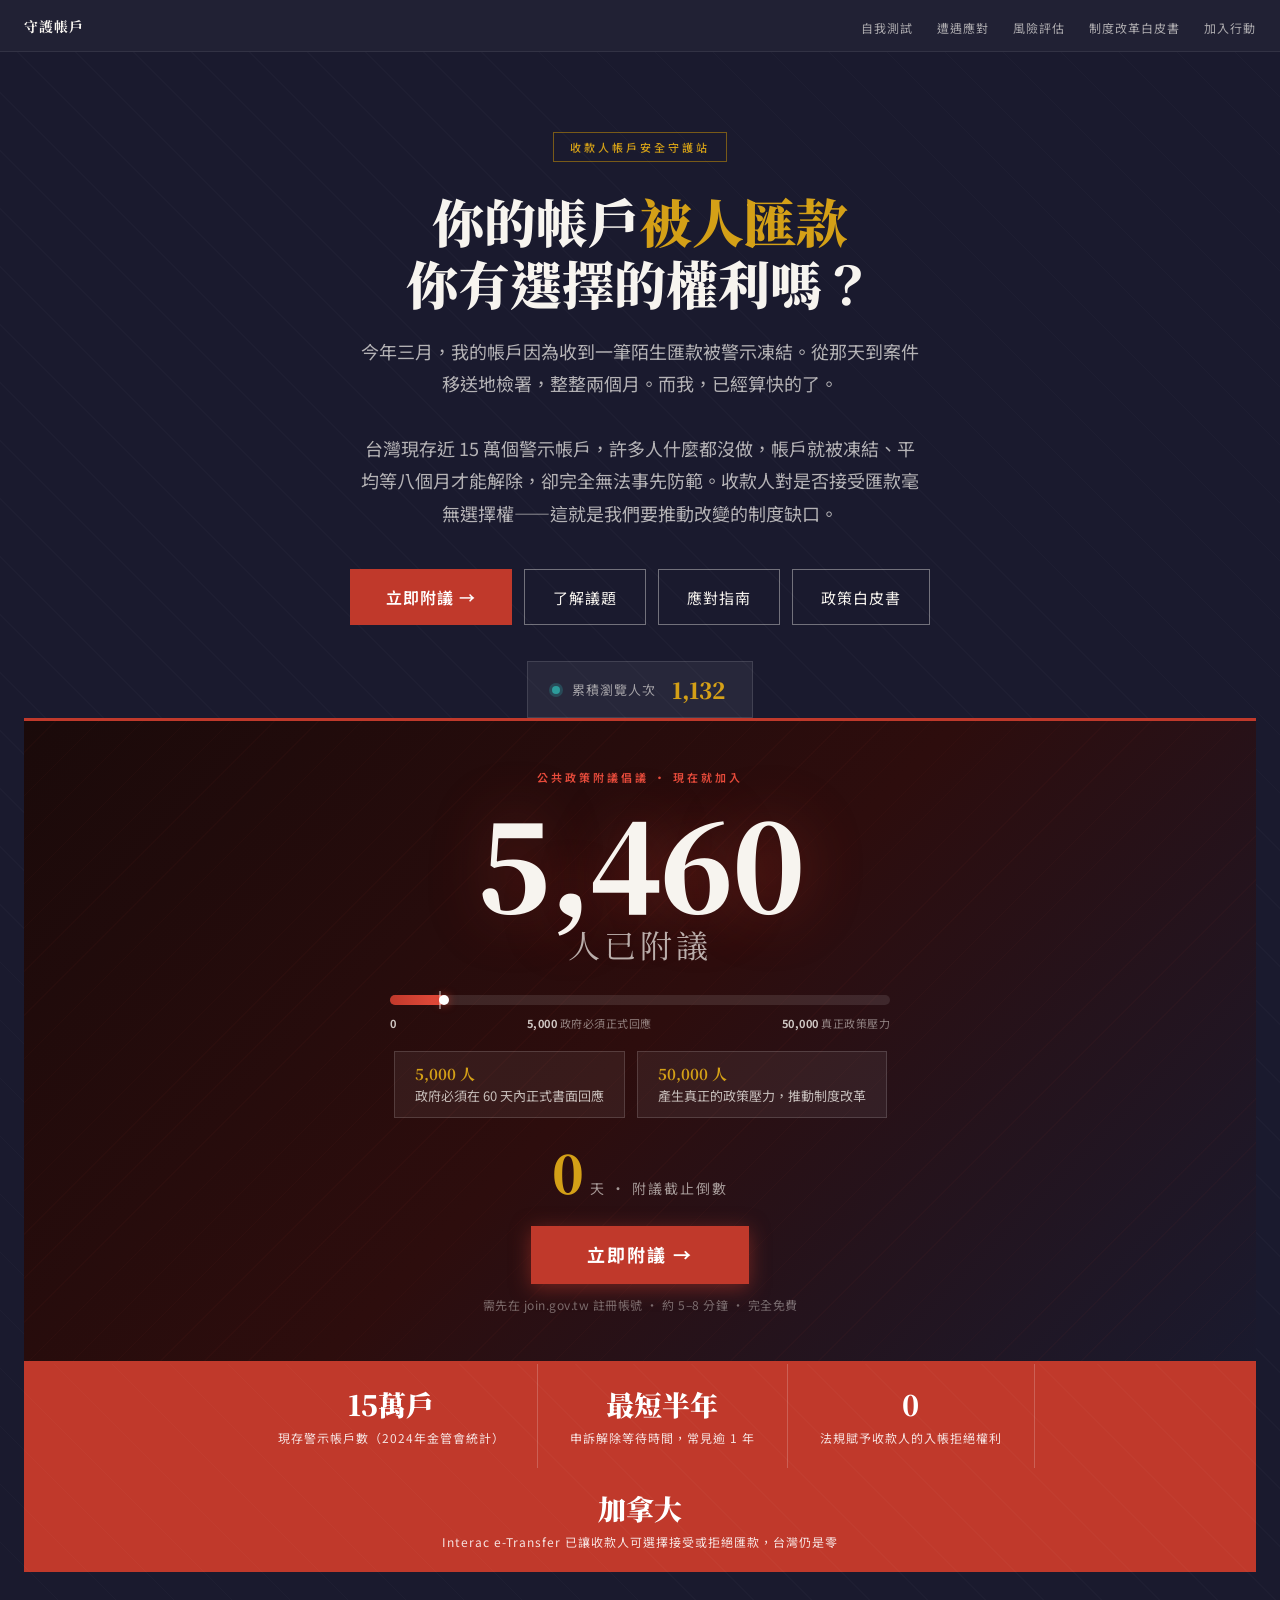
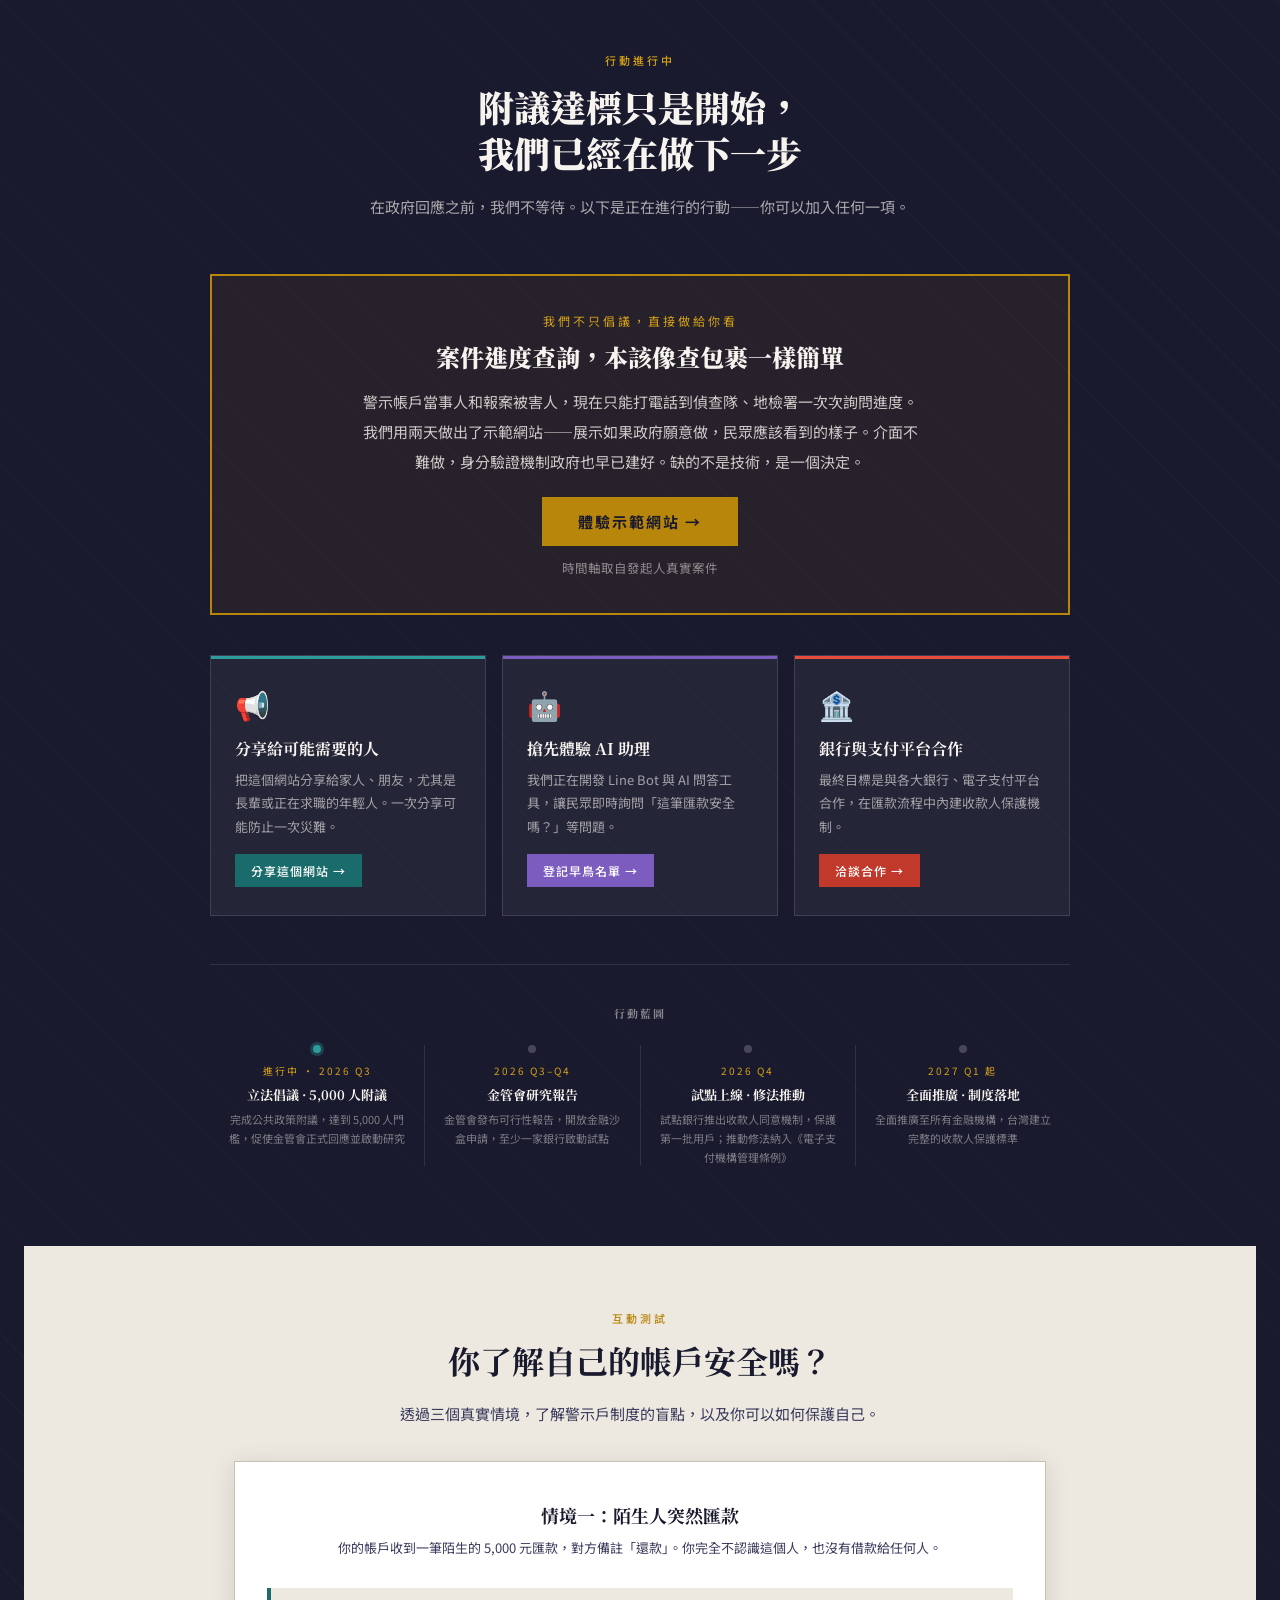
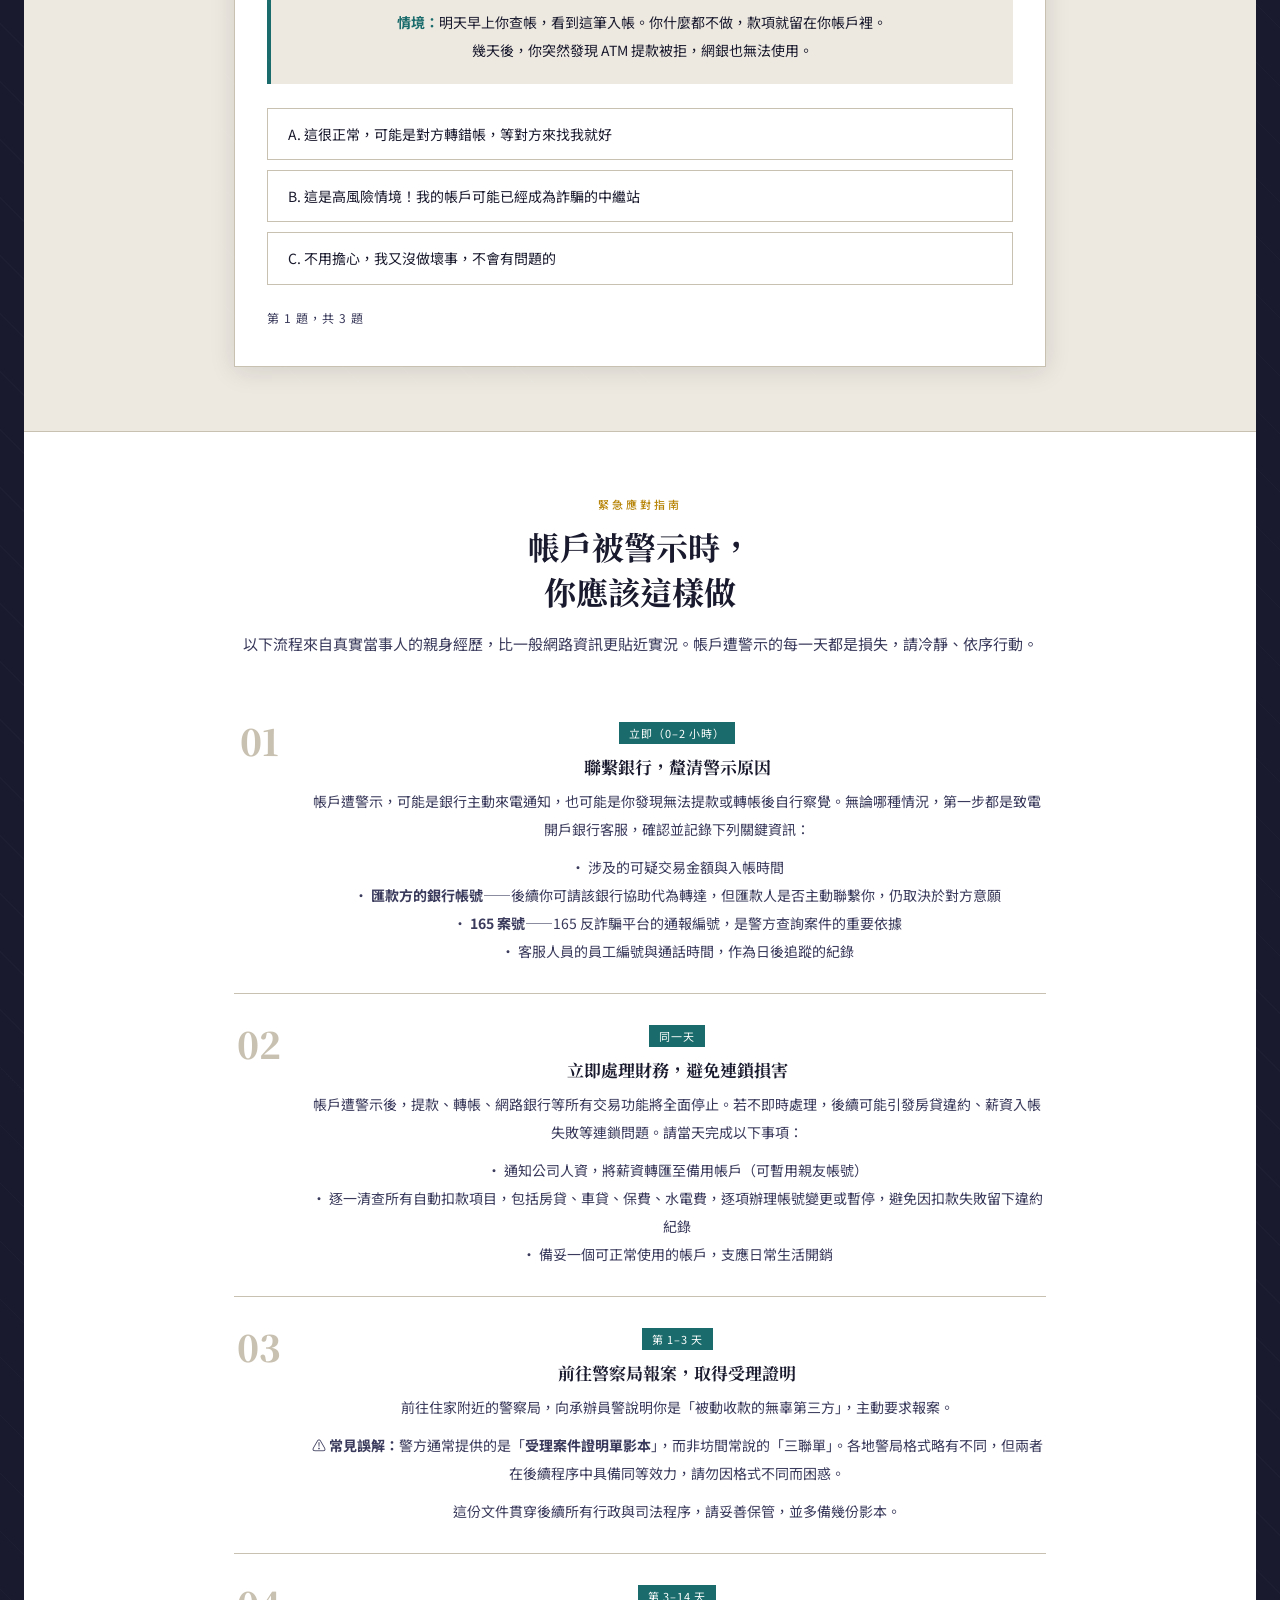
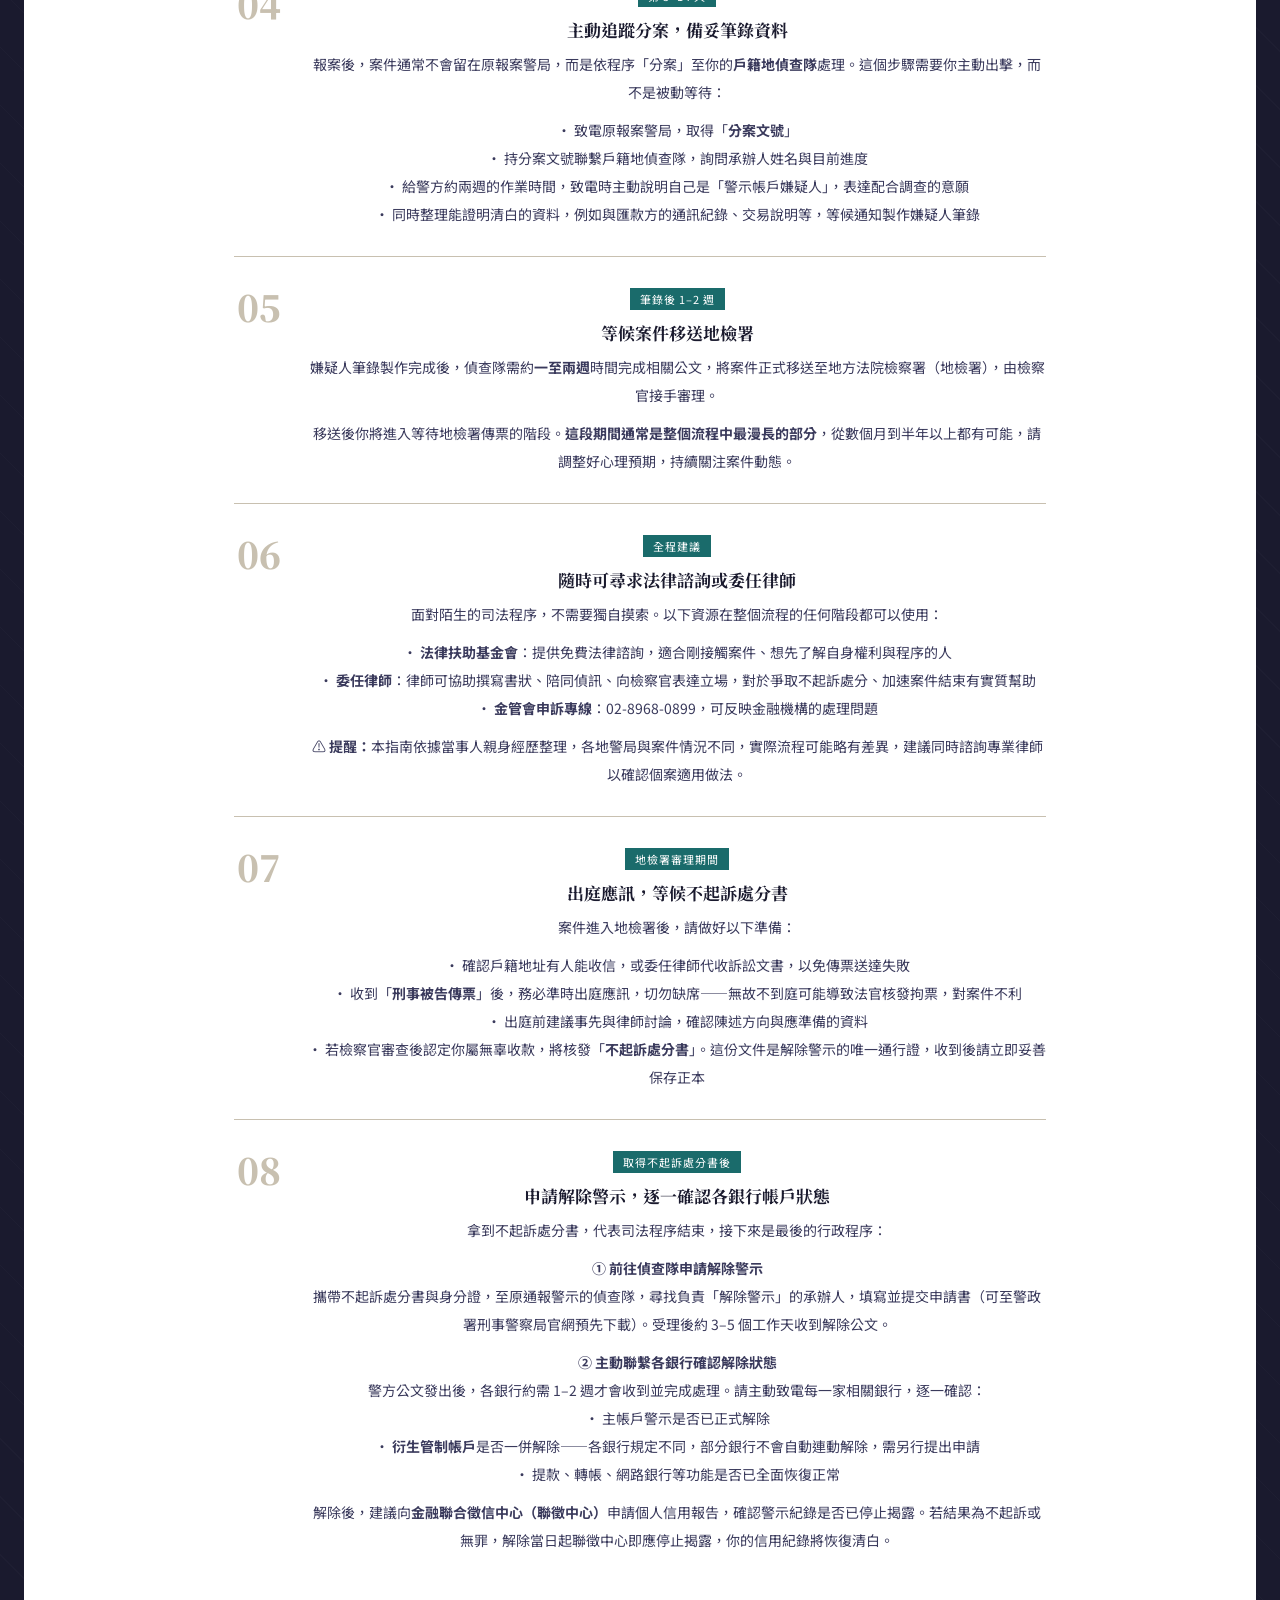
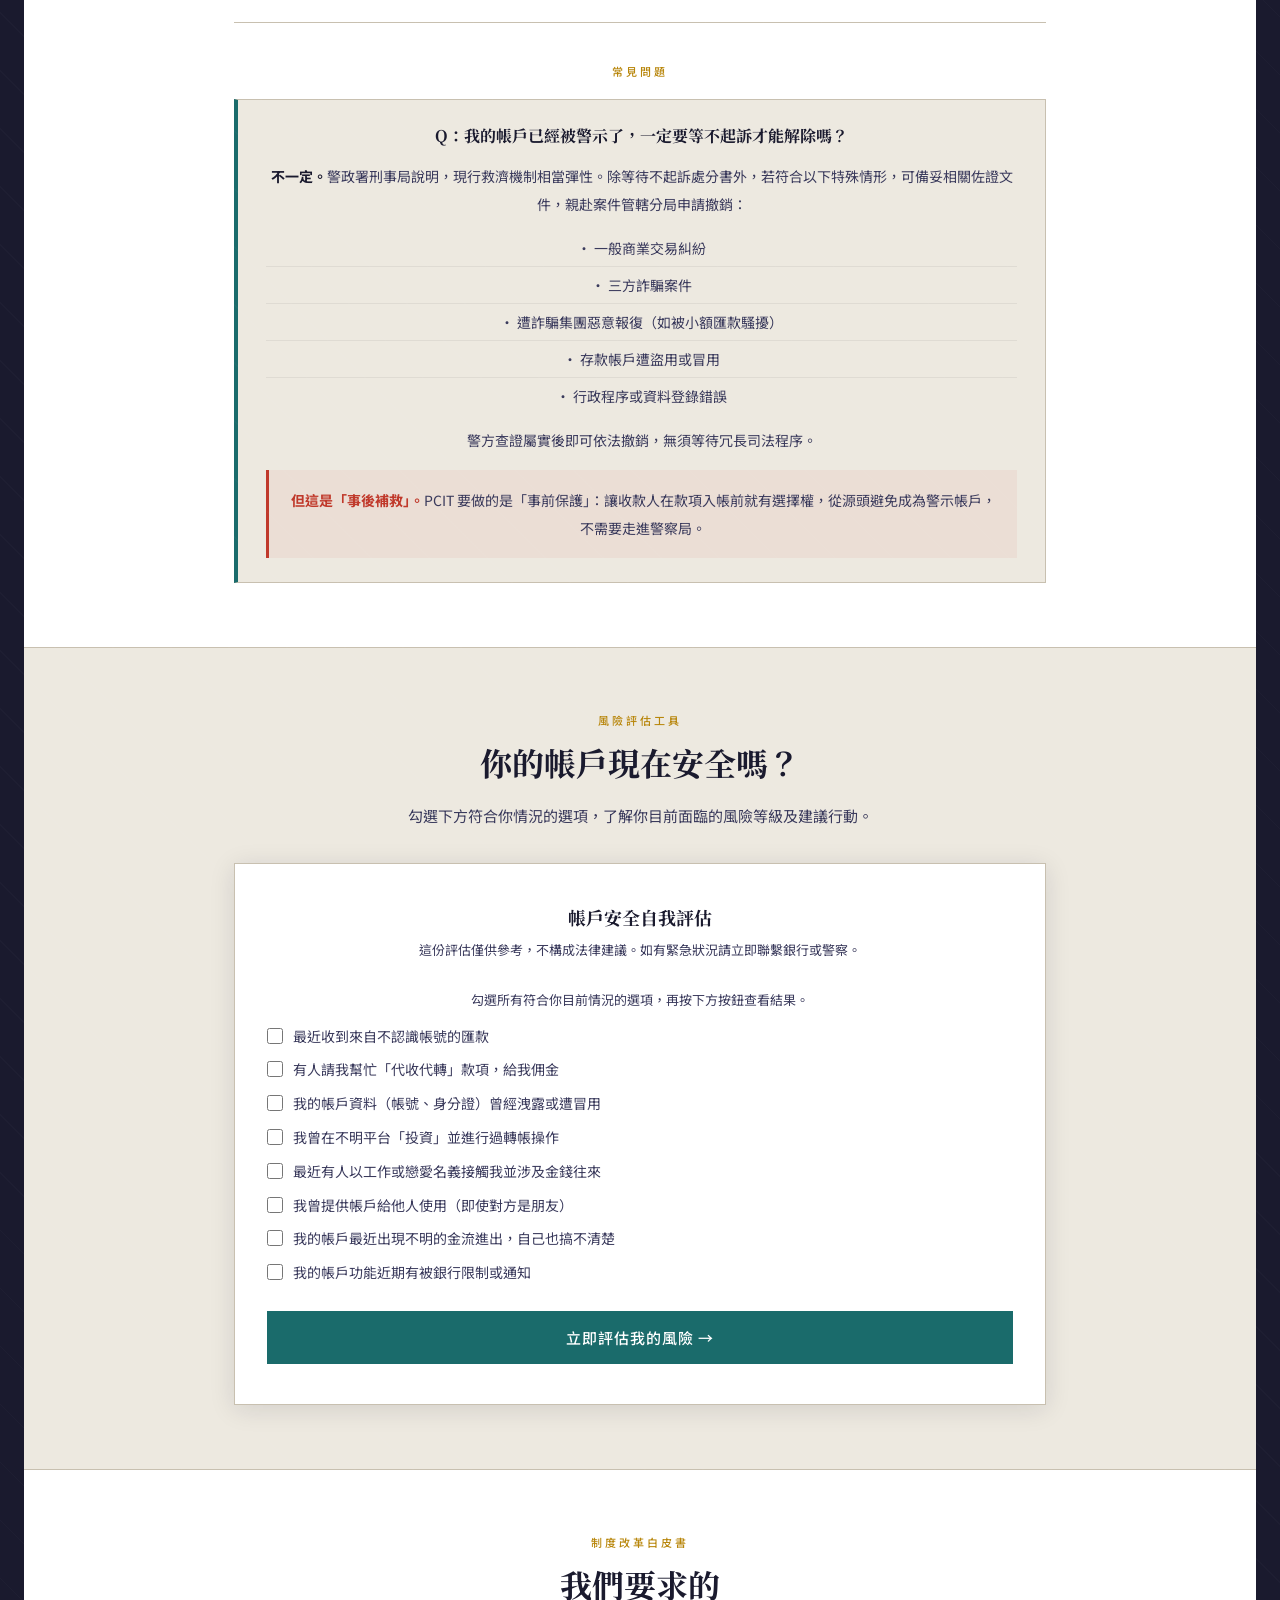
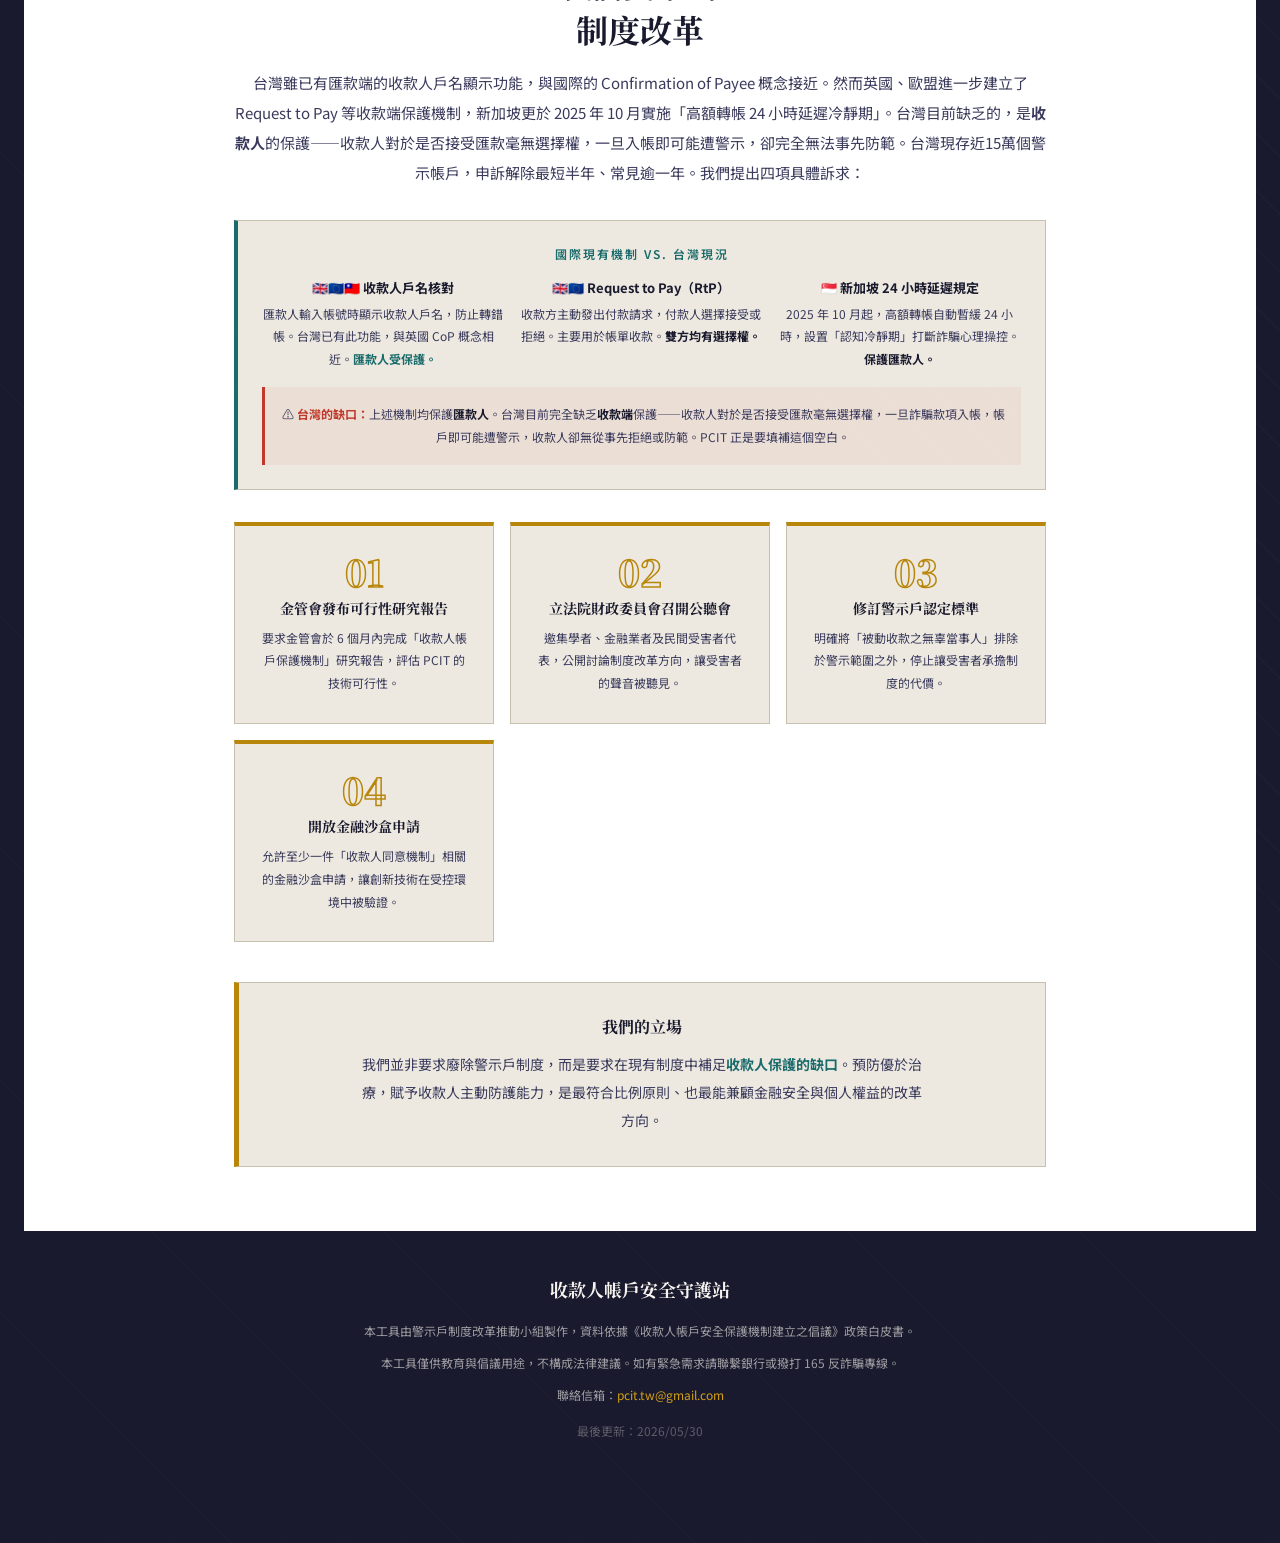
==== commit bb55a70e: "fix: demo link, center alignment, remove petition counter and card" ====
--- a/index.html
+++ b/index.html
@@ -1154,32 +1154,26 @@
     <div style="
       border: 2px solid var(--gold);
       background: rgba(184,134,11,0.08);
-      padding: 36px 32px; margin-bottom: 40px;">
+      padding: 36px 32px; margin-bottom: 40px;
+      position:relative; z-index:5; text-align:center;">
       <div style="font-size:12px; letter-spacing:3px; color:var(--gold-light); margin-bottom:10px;">我們不只倡議，直接做給你看</div>
       <h3 style="font-family:'Noto Serif TC',serif; font-size:24px; font-weight:900; color:var(--paper); margin-bottom:12px; line-height:1.5;">案件進度查詢，本該像查包裹一樣簡單</h3>
-      <p style="font-size:15px; color:rgba(247,244,239,0.8); line-height:2; margin-bottom:20px; max-width:560px;">
+      <p style="font-size:15px; color:rgba(247,244,239,0.8); line-height:2; margin:0 auto 20px; max-width:560px;">
         警示帳戶當事人和報案被害人，現在只能打電話到偵查隊、地檢署一次次詢問進度。我們用兩天做出了示範網站——展示如果政府願意做，民眾應該看到的樣子。介面不難做，身分驗證機制政府也早已建好。缺的不是技術，是一個決定。
       </p>
-      <a href="/case-tracker-demo" style="
+      <a href="/case-tracker-demo.html" target="_blank" style="
         display:inline-block; background:var(--gold); color:var(--ink);
         padding:14px 36px; font-size:15px; font-weight:700; letter-spacing:2px;
-        text-decoration:none;">體驗示範網站 →</a>
-      <span style="display:inline-block; margin-left:16px; font-size:12.5px; color:rgba(247,244,239,0.5);">時間軸取自發起人真實案件</span>
+        text-decoration:none; position:relative; z-index:10;">體驗示範網站 →</a>
+      <span style="display:block; margin-top:12px; font-size:12.5px; color:rgba(247,244,239,0.5);">時間軸取自發起人真實案件</span>
     </div>
 
     <div class="cta-cards">
-      <div class="cta-card card-sign">
-        <div class="cta-card-icon">✍️</div>
-        <h3>連署支持制度改革</h3>
-        <p>向金管會與立法院提交連署，要求建立收款人保護機制。每一個簽名都是改變的力量。</p>
-        <button class="cta-card-btn" onclick="openModal('signModal')">我要連署 →</button>
-      </div>
-
       <div class="cta-card card-share">
         <div class="cta-card-icon">📢</div>
         <h3>分享給可能需要的人</h3>
-        <p>把這個工具分享給家人、朋友，尤其是長輩或正在求職的年輕人。一次分享可能防止一次災難。</p>
-        <button class="cta-card-btn" onclick="openModal('shareModal')">分享這個工具 →</button>
+        <p>把這個網站分享給家人、朋友，尤其是長輩或正在求職的年輕人。一次分享可能防止一次災難。</p>
+        <button class="cta-card-btn" onclick="openModal('shareModal')">分享這個網站 →</button>
       </div>
 
       <div class="cta-card card-ai">
@@ -2000,12 +1994,6 @@
       var pct = Math.min((count / GOAL_BIG) * 100, 100);
       setTimeout(function() { fill.style.width = pct + '%'; }, 400);
     }
-    // 舊版相容元素（modal bar 等）
-    var bar = document.getElementById('progressBar');
-    if (bar) {
-      var pct2 = Math.min((count / GOAL) * 100, 100);
-      setTimeout(function() { bar.style.width = pct2 + '%'; }, 300);
-    }
   }
 
   // ── 附議數 + 瀏覽人次抓取 ──────────────────────────
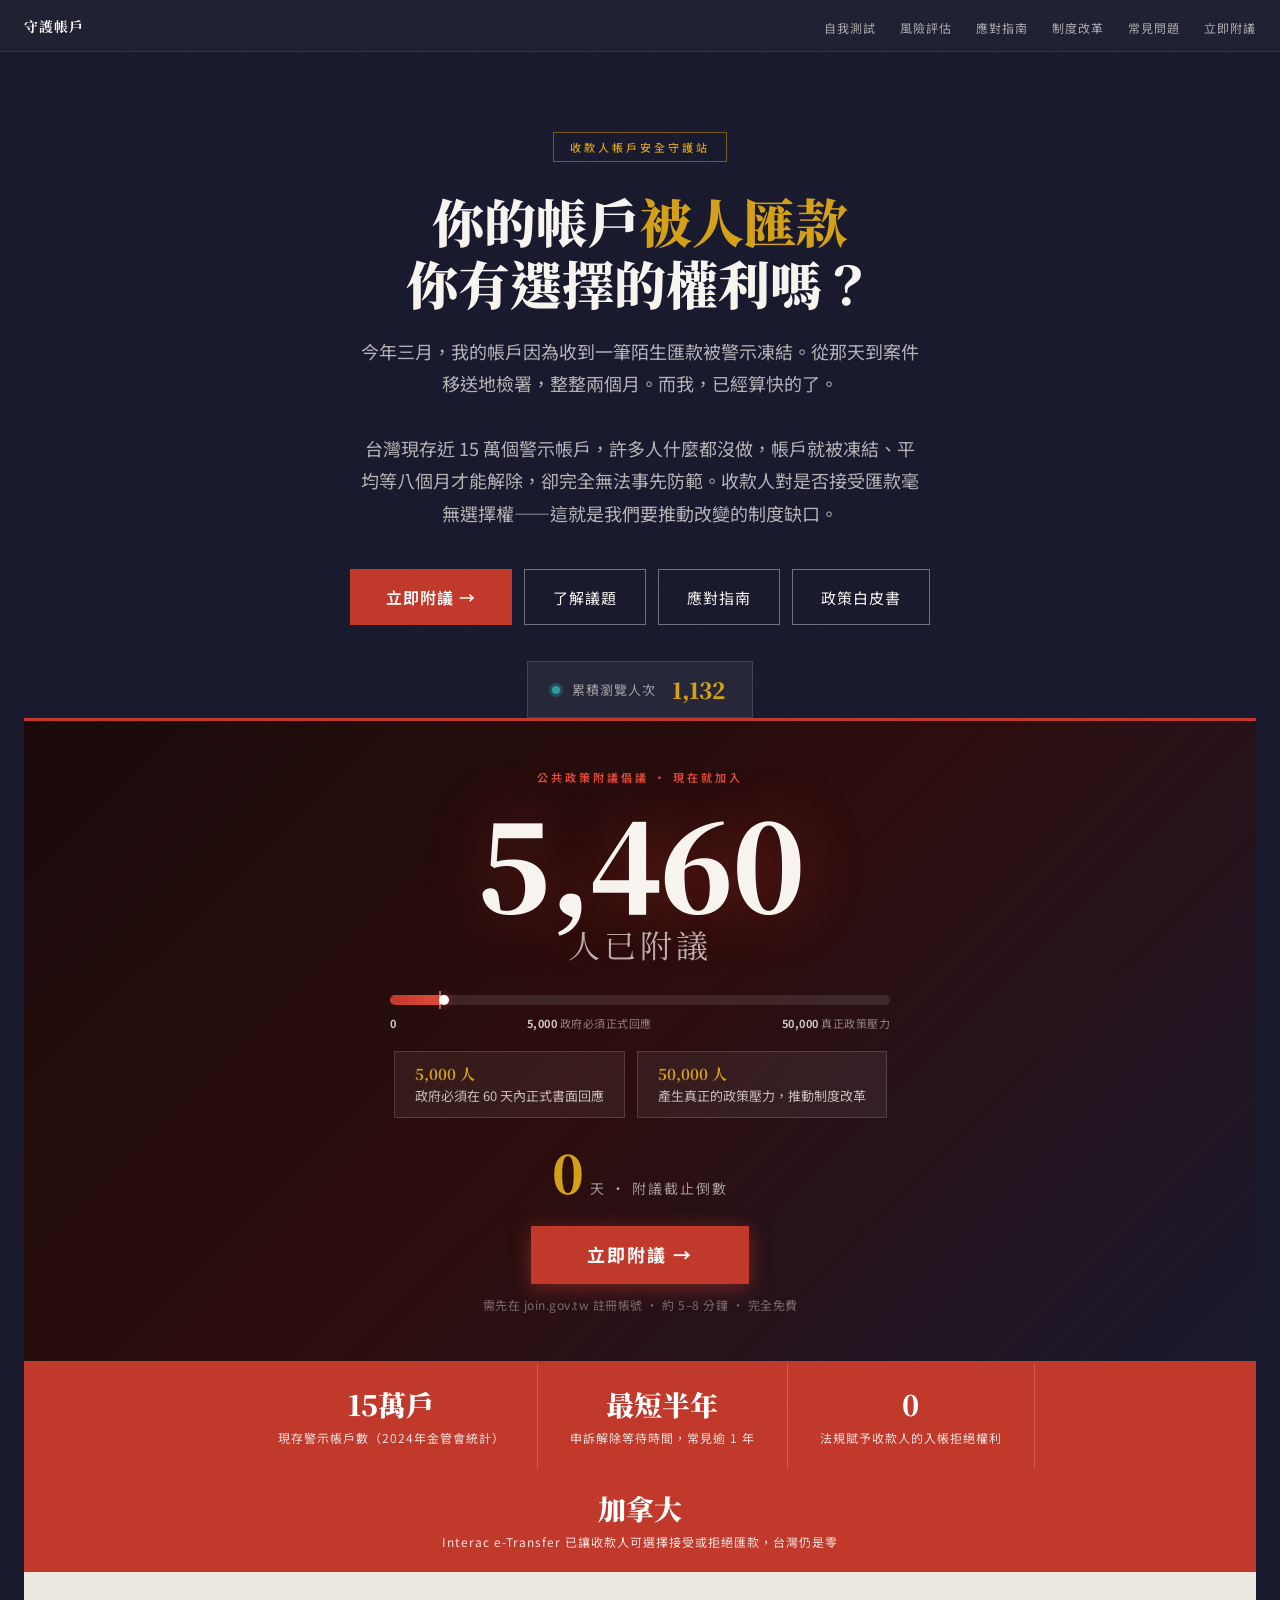
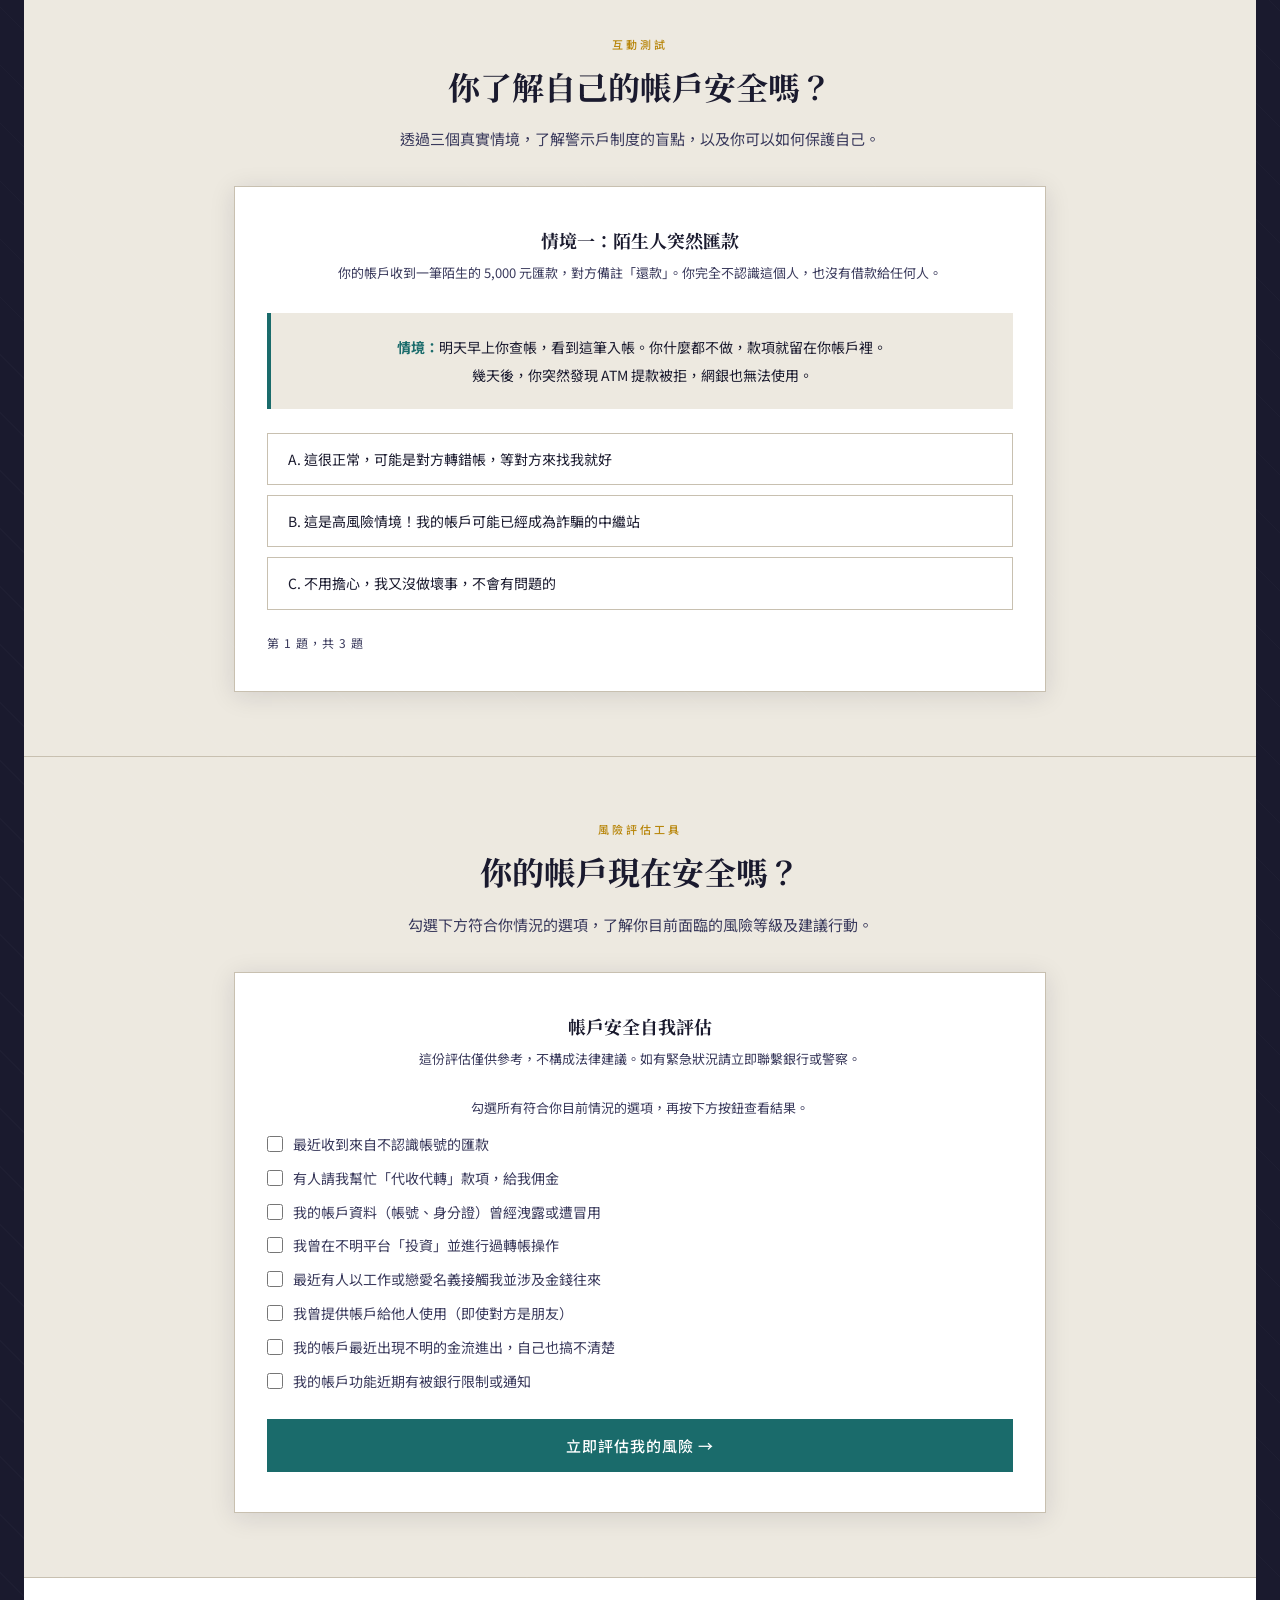
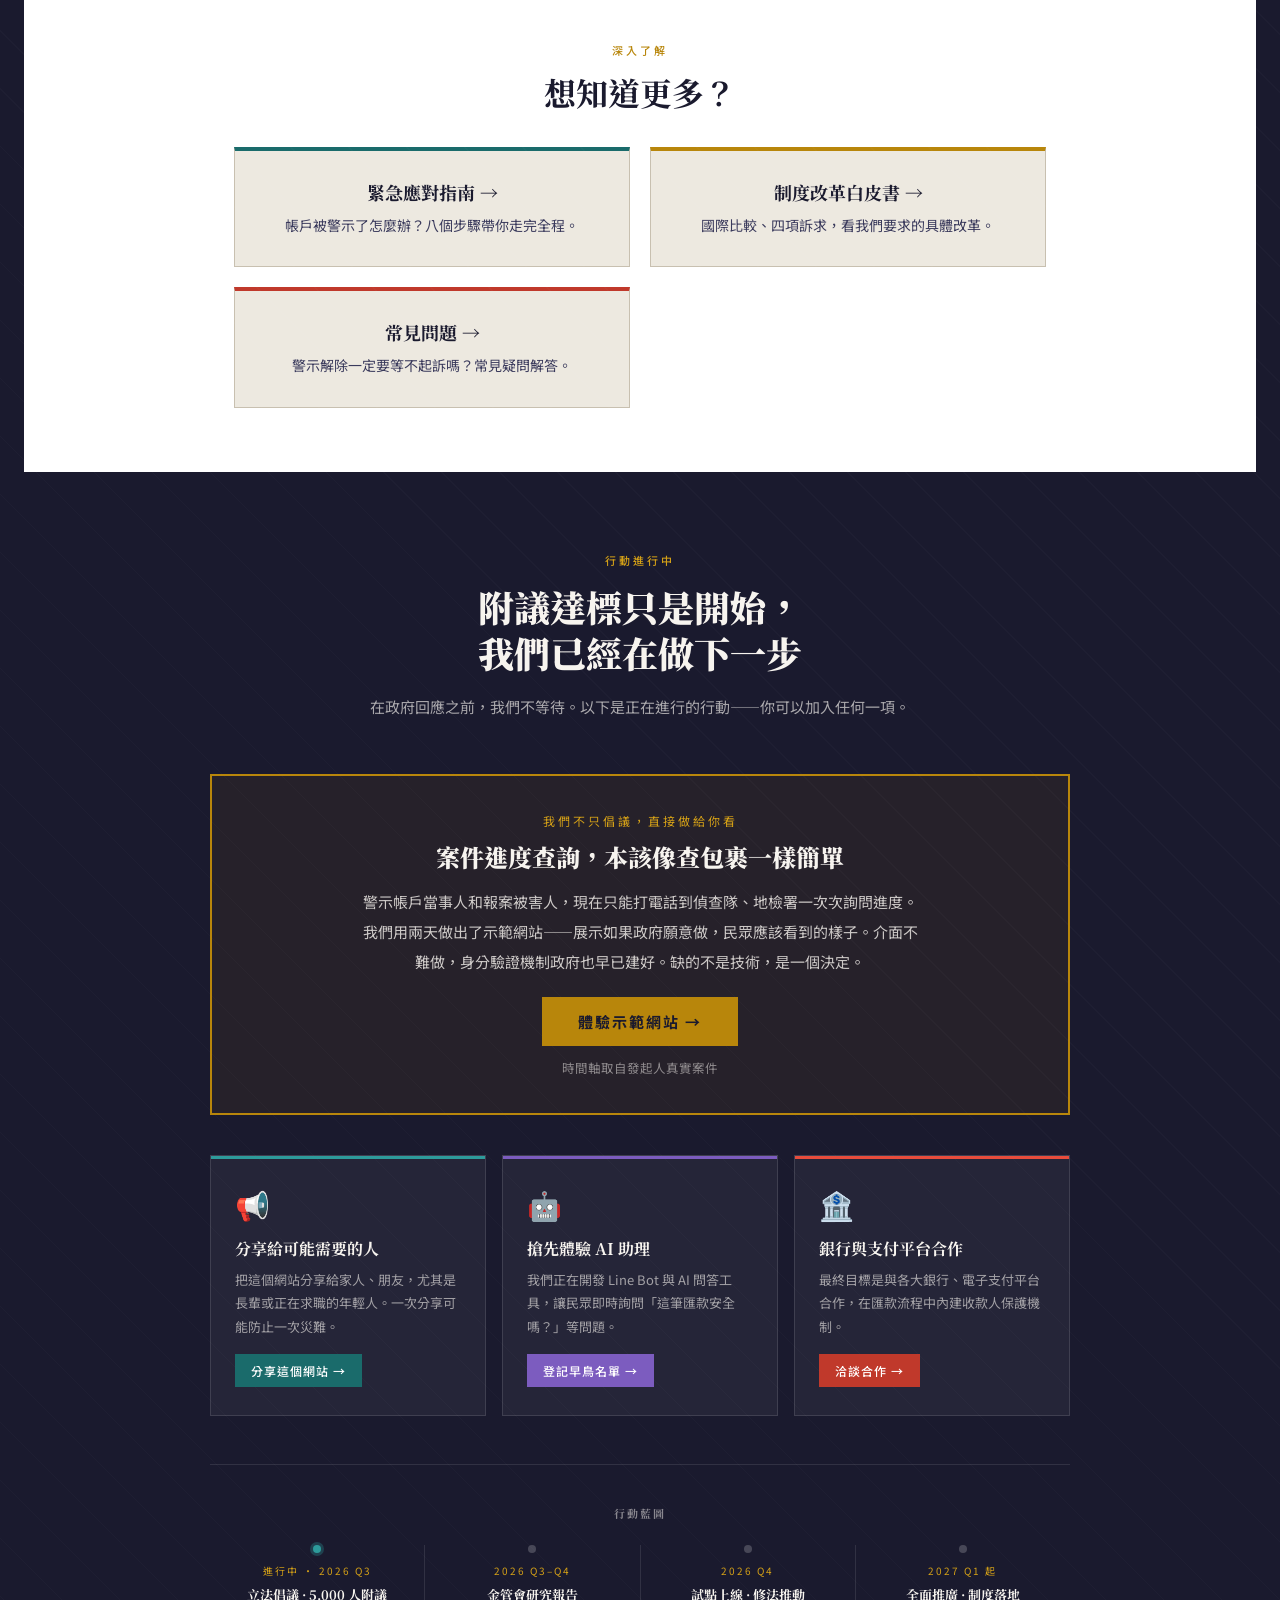
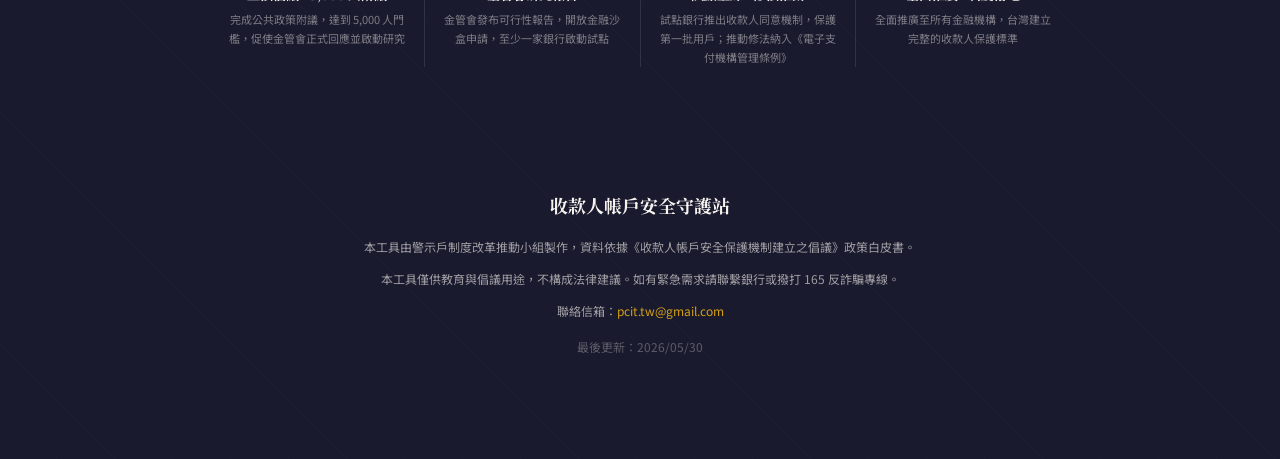
==== commit 1c8280a2: "feat: restructure into multi-page site (guide, policy, faq), shared styles.css" ====
--- a/index.html
+++ b/index.html
@@ -37,978 +37,7 @@
 </script>
 <link rel="preconnect" href="https://fonts.googleapis.com">
 <link href="https://fonts.googleapis.com/css2?family=Noto+Serif+TC:wght@400;600;700;900&family=Noto+Sans+TC:wght@300;400;500&display=swap" rel="stylesheet">
-<style>
-  :root {
-    --ink: #1a1a2e;
-    --ink-soft: #3a3a5c;
-    --paper: #f7f4ef;
-    --paper-warm: #ede9e0;
-    --red: #c0392b;
-    --red-soft: #e74c3c;
-    --gold: #b8860b;
-    --gold-light: #d4a017;
-    --teal: #1a6b6b;
-    --teal-light: #2d9b9b;
-    --border: #c8c0b0;
-    --shadow: rgba(26,26,46,0.12);
-  }
-
-  * { margin: 0; padding: 0; box-sizing: border-box; }
-
-  body {
-    font-family: 'Noto Sans TC', sans-serif;
-    background: var(--paper);
-    color: var(--ink);
-    min-height: 100vh;
-    overflow-x: hidden;
-  }
-
-  /* ── HERO ── */
-  .hero {
-    background: var(--ink);
-    color: var(--paper);
-    padding: 80px 24px 60px;
-    text-align: center;
-    position: relative;
-    overflow: hidden;
-  }
-  .hero::before {
-    content: '';
-    position: absolute;
-    inset: 0;
-    background: repeating-linear-gradient(
-      45deg,
-      transparent,
-      transparent 40px,
-      rgba(255,255,255,0.02) 40px,
-      rgba(255,255,255,0.02) 41px
-    );
-  }
-  .hero-badge {
-    display: inline-block;
-    border: 1px solid rgba(184,134,11,0.6);
-    color: var(--gold-light);
-    font-size: 11px;
-    letter-spacing: 3px;
-    padding: 6px 16px;
-    margin-bottom: 28px;
-    font-weight: 500;
-    text-transform: uppercase;
-    animation: fadeDown 0.6s ease both;
-  }
-  .hero h1 {
-    font-family: 'Noto Serif TC', serif;
-    font-size: clamp(28px, 7vw, 52px);
-    font-weight: 900;
-    line-height: 1.2;
-    margin-bottom: 20px;
-    animation: fadeDown 0.6s 0.1s ease both;
-  }
-  .hero h1 span { color: var(--gold-light); }
-  .hero-sub {
-    font-size: clamp(14px, 3vw, 18px);
-    color: rgba(247,244,239,0.7);
-    max-width: 560px;
-    margin: 0 auto 40px;
-    line-height: 1.8;
-    animation: fadeDown 0.6s 0.2s ease both;
-  }
-  .hero-cta {
-    display: flex;
-    gap: 12px;
-    justify-content: center;
-    flex-wrap: wrap;
-    animation: fadeDown 0.6s 0.3s ease both;
-  }
-  .btn-primary {
-    background: var(--gold);
-    color: var(--paper);
-    border: none;
-    padding: 14px 28px;
-    font-family: 'Noto Sans TC', sans-serif;
-    font-size: 15px;
-    font-weight: 500;
-    cursor: pointer;
-    transition: all 0.2s;
-    letter-spacing: 1px;
-  }
-  .btn-primary:hover { background: var(--gold-light); transform: translateY(-2px); }
-  .btn-outline {
-    background: transparent;
-    color: var(--paper);
-    border: 1px solid rgba(247,244,239,0.4);
-    padding: 14px 28px;
-    font-family: 'Noto Sans TC', sans-serif;
-    font-size: 15px;
-    cursor: pointer;
-    transition: all 0.2s;
-    letter-spacing: 1px;
-  }
-  .btn-outline:hover { border-color: var(--paper); background: rgba(247,244,239,0.08); }
-
-  @keyframes fadeDown {
-    from { opacity: 0; transform: translateY(-16px); }
-    to { opacity: 1; transform: translateY(0); }
-  }
-
-  /* ── STATS BAR ── */
-  .stats-bar {
-    background: var(--red);
-    color: white;
-    display: flex;
-    justify-content: center;
-    gap: 0;
-    flex-wrap: wrap;
-  }
-  .stat-item {
-    padding: 20px 32px;
-    text-align: center;
-    border-right: 1px solid rgba(255,255,255,0.2);
-  }
-  .stat-item:last-child { border-right: none; }
-  .stat-num {
-    font-family: 'Noto Serif TC', serif;
-    font-size: 28px;
-    font-weight: 900;
-    display: block;
-  }
-  .stat-label {
-    font-size: 12px;
-    opacity: 0.85;
-    letter-spacing: 1px;
-    margin-top: 2px;
-  }
-
-  /* ── SECTION ── */
-  .section {
-    max-width: 860px;
-    margin: 0 auto;
-    padding: 64px 24px;
-  }
-  .section-label {
-    font-size: 11px;
-    letter-spacing: 3px;
-    color: var(--gold);
-    text-transform: uppercase;
-    font-weight: 500;
-    margin-bottom: 12px;
-  }
-  .section-title {
-    font-family: 'Noto Serif TC', serif;
-    font-size: clamp(22px, 5vw, 32px);
-    font-weight: 700;
-    color: var(--ink);
-    margin-bottom: 16px;
-    line-height: 1.4;
-  }
-  .section-body {
-    font-size: 15px;
-    color: var(--ink-soft);
-    line-height: 2;
-    margin-bottom: 32px;
-  }
-  hr.divider {
-    border: none;
-    border-top: 1px solid var(--border);
-    margin: 0;
-  }
-
-  /* ── QUIZ ── */
-  .quiz-wrap {
-    background: white;
-    border: 1px solid var(--border);
-    padding: 40px 32px;
-    margin-top: 8px;
-    box-shadow: 0 4px 24px var(--shadow);
-  }
-  .quiz-title {
-    font-family: 'Noto Serif TC', serif;
-    font-size: 18px;
-    font-weight: 700;
-    margin-bottom: 8px;
-    color: var(--ink);
-  }
-  .quiz-desc {
-    font-size: 13px;
-    color: var(--ink-soft);
-    margin-bottom: 28px;
-    line-height: 1.8;
-  }
-  .scenario-box {
-    background: var(--paper-warm);
-    border-left: 4px solid var(--teal);
-    padding: 20px;
-    margin-bottom: 24px;
-    font-size: 14px;
-    line-height: 2;
-    color: var(--ink);
-  }
-  .scenario-box strong { color: var(--teal); }
-  .choices { display: flex; flex-direction: column; gap: 10px; }
-  .choice-btn {
-    background: white;
-    border: 1.5px solid var(--border);
-    padding: 14px 20px;
-    text-align: left;
-    font-family: 'Noto Sans TC', sans-serif;
-    font-size: 14px;
-    color: var(--ink);
-    cursor: pointer;
-    transition: all 0.2s;
-    line-height: 1.6;
-  }
-  .choice-btn:hover { border-color: var(--teal); background: rgba(26,107,107,0.04); }
-  .choice-btn.correct { border-color: var(--teal); background: rgba(26,107,107,0.08); color: var(--teal); }
-  .choice-btn.wrong { border-color: var(--red); background: rgba(192,57,43,0.06); color: var(--red); }
-  .choice-btn:disabled { cursor: default; }
-
-  .result-box {
-    margin-top: 20px;
-    padding: 20px;
-    border-left: 4px solid var(--teal);
-    background: rgba(26,107,107,0.05);
-    font-size: 14px;
-    line-height: 1.9;
-    display: none;
-    color: var(--ink);
-  }
-  .result-box.show { display: block; animation: fadeDown 0.4s ease; }
-  .result-box.wrong-result { border-left-color: var(--red); background: rgba(192,57,43,0.05); }
-  .result-box h4 { font-family: 'Noto Serif TC', serif; margin-bottom: 8px; font-size: 15px; }
-  .result-box .correct-tag { color: var(--teal); font-weight: 600; }
-  .result-box .wrong-tag { color: var(--red); font-weight: 600; }
-
-  .quiz-nav {
-    display: flex;
-    justify-content: space-between;
-    align-items: center;
-    margin-top: 24px;
-    flex-wrap: wrap;
-    gap: 12px;
-  }
-  .quiz-progress {
-    font-size: 12px;
-    color: var(--ink-soft);
-    letter-spacing: 1px;
-  }
-  .btn-next {
-    background: var(--ink);
-    color: var(--paper);
-    border: none;
-    padding: 12px 24px;
-    font-family: 'Noto Sans TC', sans-serif;
-    font-size: 14px;
-    cursor: pointer;
-    transition: all 0.2s;
-    display: none;
-    letter-spacing: 1px;
-  }
-  .btn-next.show { display: block; }
-  .btn-next:hover { background: var(--teal); }
-
-  /* score final */
-  .score-final {
-    text-align: center;
-    padding: 20px 0;
-    display: none;
-  }
-  .score-final.show { display: block; animation: fadeDown 0.5s ease; }
-  .score-circle {
-    width: 100px; height: 100px;
-    border-radius: 50%;
-    background: var(--teal);
-    color: white;
-    display: flex; flex-direction: column;
-    align-items: center; justify-content: center;
-    margin: 0 auto 20px;
-    font-family: 'Noto Serif TC', serif;
-  }
-  .score-circle .num { font-size: 36px; font-weight: 900; line-height: 1; }
-  .score-circle .denom { font-size: 13px; opacity: 0.8; }
-  .score-msg { font-family: 'Noto Serif TC', serif; font-size: 20px; font-weight: 700; margin-bottom: 10px; }
-  .score-sub { font-size: 14px; color: var(--ink-soft); line-height: 1.9; max-width: 400px; margin: 0 auto 24px; }
-
-  /* ── STEPS ── */
-  .steps-grid {
-    display: flex;
-    flex-direction: column;
-    gap: 0;
-  }
-  .step-item {
-    display: flex;
-    gap: 24px;
-    padding: 28px 0;
-    border-bottom: 1px solid var(--border);
-    opacity: 0;
-    transform: translateX(-20px);
-    transition: all 0.5s ease;
-  }
-  .step-item.visible { opacity: 1; transform: translateX(0); }
-  .step-item:last-child { border-bottom: none; }
-  .step-num {
-    font-family: 'Noto Serif TC', serif;
-    font-size: 36px;
-    font-weight: 900;
-    color: var(--border);
-    min-width: 50px;
-    line-height: 1;
-    padding-top: 4px;
-  }
-  .step-content h3 {
-    font-family: 'Noto Serif TC', serif;
-    font-size: 17px;
-    font-weight: 700;
-    margin-bottom: 8px;
-    color: var(--ink);
-  }
-  .step-content p {
-    font-size: 14px;
-    color: var(--ink-soft);
-    line-height: 2;
-  }
-
-  /* ── ALERT CHECK ── */
-  .check-wrap {
-    background: white;
-    border: 1px solid var(--border);
-    padding: 40px 32px;
-    box-shadow: 0 4px 24px var(--shadow);
-    position: relative;
-    z-index: 1;
-  }
-  .check-input {
-    width: 100%;
-    border: 1.5px solid var(--border);
-    padding: 14px 16px;
-    font-family: 'Noto Sans TC', sans-serif;
-    font-size: 15px;
-    color: var(--ink);
-    background: var(--paper);
-    outline: none;
-    transition: border-color 0.2s;
-    margin-bottom: 12px;
-  }
-  .check-input:focus { border-color: var(--teal); }
-  .checkbox-row {
-    display: flex;
-    align-items: flex-start;
-    gap: 10px;
-    margin-bottom: 10px;
-    cursor: pointer;
-    font-size: 14px;
-    color: var(--ink-soft);
-    line-height: 1.7;
-  }
-  .checkbox-row input[type="checkbox"] {
-    margin-top: 3px;
-    accent-color: var(--teal);
-    width: 16px; height: 16px;
-    flex-shrink: 0;
-  }
-  .btn-check {
-    background: var(--teal);
-    color: white;
-    border: none;
-    width: 100%;
-    padding: 16px;
-    font-family: 'Noto Sans TC', sans-serif;
-    font-size: 15px;
-    font-weight: 500;
-    cursor: pointer;
-    transition: all 0.2s;
-    margin-top: 16px;
-    letter-spacing: 1px;
-  }
-  .btn-check:hover { background: var(--teal-light); }
-  .risk-result {
-    margin-top: 20px;
-    padding: 20px;
-    display: none;
-    animation: fadeDown 0.4s ease;
-  }
-  .risk-result.show { display: block; }
-  .risk-high { background: rgba(192,57,43,0.07); border-left: 4px solid var(--red); }
-  .risk-medium { background: rgba(184,134,11,0.07); border-left: 4px solid var(--gold); }
-  .risk-low { background: rgba(26,107,107,0.07); border-left: 4px solid var(--teal); }
-  .risk-level {
-    font-family: 'Noto Serif TC', serif;
-    font-size: 17px;
-    font-weight: 700;
-    margin-bottom: 12px;
-    color: var(--ink);
-  }
-  .risk-high .risk-level { color: var(--red); }
-  .risk-medium .risk-level { color: var(--gold); }
-  .risk-low .risk-level { color: var(--teal); }
-  .risk-list {
-    list-style: none;
-    padding: 0;
-  }
-  .risk-list li {
-    font-size: 13px;
-    color: var(--ink-soft);
-    padding: 6px 0;
-    border-bottom: 1px solid rgba(0,0,0,0.06);
-    line-height: 1.7;
-  }
-  .risk-list li:last-child { border-bottom: none; }
-  .risk-list li::before { content: '→ '; font-weight: 600; }
-
-  /* ── POLICY ── */
-  .policy-grid {
-    display: grid;
-    grid-template-columns: repeat(auto-fit, minmax(200px, 1fr));
-    gap: 16px;
-    margin-top: 24px;
-  }
-  .policy-card {
-    background: var(--paper-warm);
-    border: 1px solid var(--border);
-    border-top: 4px solid var(--gold);
-    padding: 28px 24px;
-  }
-  .policy-num {
-    font-family: 'Noto Serif TC', serif;
-    font-size: 36px;
-    font-weight: 900;
-    color: var(--paper-warm);
-    margin-bottom: 8px;
-    line-height: 1;
-    -webkit-text-stroke: 1.5px var(--gold);
-  }
-  .policy-card h4 {
-    font-family: 'Noto Serif TC', serif;
-    font-size: 14px;
-    font-weight: 700;
-    margin-bottom: 8px;
-    color: var(--ink);
-    line-height: 1.5;
-  }
-  .policy-card p {
-    font-size: 12px;
-    color: var(--ink-soft);
-    line-height: 1.9;
-  }
-
-  /* ── FOOTER ── */
-  footer {
-    background: var(--ink);
-    color: rgba(247,244,239,0.6);
-    text-align: center;
-    padding: 40px 24px;
-    font-size: 12px;
-    line-height: 2;
-  }
-  footer a { color: var(--gold-light); text-decoration: none; }
-  .footer-logo {
-    font-family: 'Noto Serif TC', serif;
-    font-size: 18px;
-    font-weight: 700;
-    color: var(--paper);
-    margin-bottom: 12px;
-  }
-
-  /* ── NAV ── */
-  nav {
-    position: sticky;
-    top: 0;
-    background: rgba(26,26,46,0.97);
-    backdrop-filter: blur(8px);
-    z-index: 100;
-    display: flex;
-    align-items: center;
-    justify-content: space-between;
-    padding: 0 24px;
-    height: 52px;
-    border-bottom: 1px solid rgba(255,255,255,0.08);
-  }
-  .nav-logo {
-    font-family: 'Noto Serif TC', serif;
-    font-size: 14px;
-    font-weight: 700;
-    color: var(--paper);
-    letter-spacing: 1px;
-  }
-  .nav-links {
-    display: flex;
-    gap: 24px;
-    list-style: none;
-  }
-  .nav-links a {
-    color: rgba(247,244,239,0.65);
-    text-decoration: none;
-    font-size: 12px;
-    letter-spacing: 1px;
-    transition: color 0.2s;
-  }
-  .nav-links a:hover { color: var(--gold-light); }
-
-  /* ── LIGHT SECTION (steps & policy) ── */
-  .section-light {
-    background: #ffffff;
-  }
-  .section-light .section-title { color: var(--ink); }
-
-  /* ── STEPS light bg ── */
-  .step-tag {
-    display: inline-block;
-    background: var(--teal);
-    color: white;
-    font-size: 11px;
-    padding: 3px 10px;
-    margin-bottom: 10px;
-    letter-spacing: 1px;
-  }
-
-  /* ── POLICY light ── */
-  .policy-statement {
-    margin-top: 40px;
-    background: var(--paper-warm);
-    border: 1px solid var(--border);
-    border-left: 5px solid var(--gold);
-    padding: 32px;
-    text-align: center;
-  }
-  .policy-statement-title {
-    font-family: 'Noto Serif TC', serif;
-    font-size: 16px;
-    font-weight: 700;
-    margin-bottom: 12px;
-    color: var(--ink);
-  }
-  .policy-statement p {
-    font-size: 14px;
-    color: var(--ink-soft);
-    line-height: 2;
-    max-width: 560px;
-    margin: 0 auto;
-  }
-  .policy-statement strong { color: var(--teal); }
-
-  /* bg section alt */
-  .section-alt { background: var(--paper-warm); }
-  .section-alt .section { padding: 64px 24px; }
-
-  @media (max-width: 600px) {
-    .stat-item { padding: 16px 20px; }
-    .quiz-wrap, .check-wrap { padding: 28px 20px; }
-    .nav-links { display: none; }
-    .step-num { font-size: 28px; min-width: 38px; }
-  }
-  /* ── CTA SECTION ── */
-  .cta-section {
-    background: var(--ink);
-    padding: 80px 24px;
-    text-align: center;
-  }
-  .cta-inner { max-width: 860px; margin: 0 auto; }
-  .cta-label {
-    font-size: 11px;
-    letter-spacing: 3px;
-    color: var(--gold-light);
-    text-transform: uppercase;
-    font-weight: 500;
-    margin-bottom: 16px;
-  }
-  .cta-title {
-    font-family: 'Noto Serif TC', serif;
-    font-size: clamp(24px, 5vw, 36px);
-    font-weight: 900;
-    color: var(--paper);
-    margin-bottom: 16px;
-    line-height: 1.3;
-  }
-  .cta-sub {
-    font-size: 15px;
-    color: rgba(247,244,239,0.65);
-    max-width: 540px;
-    margin: 0 auto 52px;
-    line-height: 1.9;
-  }
-  .cta-cards {
-    display: grid;
-    grid-template-columns: repeat(auto-fit, minmax(220px, 1fr));
-    gap: 16px;
-    margin-bottom: 48px;
-    text-align: left;
-  }
-  .cta-card {
-    background: rgba(255,255,255,0.05);
-    border: 1px solid rgba(255,255,255,0.12);
-    padding: 28px 24px;
-    transition: all 0.2s;
-    cursor: pointer;
-    position: relative;
-    overflow: hidden;
-  }
-  .cta-card::before {
-    content: '';
-    position: absolute;
-    top: 0; left: 0; right: 0;
-    height: 3px;
-  }
-  .cta-card.card-sign::before { background: var(--gold); }
-  .cta-card.card-share::before { background: var(--teal-light); }
-  .cta-card.card-ai::before { background: #7c5cbf; }
-  .cta-card.card-partner::before { background: var(--red-soft); }
-  .cta-card:hover { background: rgba(255,255,255,0.09); transform: translateY(-3px); border-color: rgba(255,255,255,0.22); }
-  .cta-card-icon { font-size: 28px; margin-bottom: 14px; }
-  .cta-card h3 {
-    font-family: 'Noto Serif TC', serif;
-    font-size: 16px;
-    font-weight: 700;
-    color: var(--paper);
-    margin-bottom: 8px;
-    line-height: 1.4;
-  }
-  .cta-card p {
-    font-size: 13px;
-    color: rgba(247,244,239,0.6);
-    line-height: 1.8;
-    margin-bottom: 16px;
-  }
-  .cta-card-btn {
-    display: inline-block;
-    font-size: 12px;
-    font-weight: 500;
-    letter-spacing: 1px;
-    padding: 8px 16px;
-    border: none;
-    cursor: pointer;
-    font-family: 'Noto Sans TC', sans-serif;
-    transition: all 0.2s;
-  }
-  .card-sign .cta-card-btn { background: var(--gold); color: var(--ink); }
-  .card-share .cta-card-btn { background: var(--teal); color: white; }
-  .card-ai .cta-card-btn { background: #7c5cbf; color: white; }
-  .card-partner .cta-card-btn { background: var(--red); color: white; }
-  .cta-card-btn:hover { opacity: 0.85; transform: translateY(-1px); }
-
-  .cta-roadmap {
-    border-top: 1px solid rgba(255,255,255,0.1);
-    padding-top: 40px;
-    margin-top: 8px;
-  }
-  .cta-roadmap-title {
-    font-family: 'Noto Serif TC', serif;
-    font-size: 15px;
-    font-weight: 700;
-    color: rgba(247,244,239,0.5);
-    letter-spacing: 2px;
-    margin-bottom: 24px;
-    text-transform: uppercase;
-    font-size: 11px;
-  }
-  .roadmap-track {
-    display: flex;
-    gap: 0;
-    align-items: stretch;
-    flex-wrap: wrap;
-    justify-content: center;
-  }
-  .roadmap-step {
-    flex: 1;
-    min-width: 160px;
-    max-width: 220px;
-    padding: 0 16px;
-    border-right: 1px solid rgba(255,255,255,0.1);
-    text-align: center;
-  }
-  .roadmap-step:last-child { border-right: none; }
-  .roadmap-phase {
-    font-size: 10px;
-    letter-spacing: 2px;
-    color: var(--gold-light);
-    margin-bottom: 8px;
-    text-transform: uppercase;
-  }
-  .roadmap-step h4 {
-    font-family: 'Noto Serif TC', serif;
-    font-size: 13px;
-    font-weight: 700;
-    color: var(--paper);
-    margin-bottom: 6px;
-    line-height: 1.4;
-  }
-  .roadmap-step p {
-    font-size: 11px;
-    color: rgba(247,244,239,0.45);
-    line-height: 1.7;
-  }
-  .roadmap-dot {
-    width: 8px; height: 8px;
-    border-radius: 50%;
-    margin: 0 auto 10px;
-  }
-  .dot-done { background: var(--gold); }
-  .dot-now { background: var(--teal-light); box-shadow: 0 0 0 3px rgba(45,155,155,0.3); }
-  .dot-future { background: rgba(255,255,255,0.2); }
-
-  @media (max-width: 600px) {
-    .cta-cards { grid-template-columns: 1fr; }
-    .roadmap-track { flex-direction: column; align-items: center; gap: 16px; }
-    .roadmap-step { border-right: none; border-bottom: 1px solid rgba(255,255,255,0.1); padding-bottom: 16px; }
-  }
-
-  /* ── 附議進度橫幅 ── */
-  .petition-hero-wrap {
-    background: linear-gradient(135deg, #1a0a0a 0%, #2d0d0d 50%, #1a1a2e 100%);
-    border-top: 3px solid var(--red);
-    border-bottom: 3px solid var(--red);
-    padding: 48px 24px;
-    text-align: center;
-    position: relative;
-    overflow: hidden;
-  }
-  .petition-hero-wrap::before {
-    content: '';
-    position: absolute;
-    inset: 0;
-    background: repeating-linear-gradient(
-      -45deg, transparent, transparent 30px,
-      rgba(192,57,43,0.04) 30px, rgba(192,57,43,0.04) 31px
-    );
-    pointer-events: none;
-  }
-  .petition-hero-inner {
-    max-width: 680px;
-    margin: 0 auto;
-    position: relative;
-  }
-  .petition-eyebrow {
-    font-size: 11px;
-    letter-spacing: 3px;
-    color: var(--red-soft);
-    text-transform: uppercase;
-    font-weight: 600;
-    margin-bottom: 16px;
-  }
-  .petition-count-big {
-    font-family: 'Noto Serif TC', serif;
-    font-size: clamp(72px, 18vw, 120px);
-    font-weight: 900;
-    color: var(--paper);
-    line-height: 1;
-    letter-spacing: -2px;
-    text-shadow: 0 0 60px rgba(192,57,43,0.4);
-  }
-  .petition-count-unit {
-    font-family: 'Noto Serif TC', serif;
-    font-size: clamp(22px, 5vw, 32px);
-    color: rgba(247,244,239,0.7);
-    margin-bottom: 28px;
-    letter-spacing: 4px;
-  }
-  .petition-progress-wrap {
-    margin: 0 auto 12px;
-    max-width: 500px;
-  }
-  .petition-track {
-    background: rgba(255,255,255,0.1);
-    height: 10px;
-    border-radius: 5px;
-    overflow: visible;
-    position: relative;
-    margin-bottom: 10px;
-  }
-  .petition-fill {
-    height: 100%;
-    background: linear-gradient(90deg, var(--red), var(--red-soft));
-    border-radius: 5px;
-    width: 0%;
-    transition: width 1.2s ease;
-    position: relative;
-  }
-  .petition-fill::after {
-    content: '';
-    position: absolute;
-    right: -4px; top: 50%;
-    transform: translateY(-50%);
-    width: 10px; height: 10px;
-    border-radius: 50%;
-    background: white;
-    box-shadow: 0 0 8px rgba(192,57,43,0.8);
-  }
-  .petition-milestone-marker {
-    position: absolute;
-    top: -4px;
-    width: 2px;
-    height: 18px;
-    background: rgba(255,255,255,0.4);
-    transform: translateX(-50%);
-  }
-  .petition-milestones {
-    display: flex;
-    justify-content: space-between;
-    font-size: 11px;
-    color: rgba(247,244,239,0.5);
-    letter-spacing: 0.5px;
-    margin-top: 8px;
-  }
-  .petition-milestones span b { color: rgba(247,244,239,0.8); }
-  .petition-days-wrap {
-    display: flex;
-    align-items: baseline;
-    justify-content: center;
-    gap: 6px;
-    margin-bottom: 28px;
-  }
-  .petition-days-num {
-    font-family: 'Noto Serif TC', serif;
-    font-size: clamp(36px, 8vw, 52px);
-    font-weight: 900;
-    color: var(--gold-light);
-    line-height: 1;
-  }
-  .petition-days-label {
-    font-size: 14px;
-    color: rgba(247,244,239,0.6);
-    letter-spacing: 2px;
-  }
-  .petition-cta-btn {
-    display: inline-block;
-    background: var(--red);
-    color: white;
-    font-family: 'Noto Sans TC', sans-serif;
-    font-size: 18px;
-    font-weight: 700;
-    letter-spacing: 2px;
-    padding: 18px 56px;
-    text-decoration: none;
-    transition: all 0.2s;
-    min-height: 56px;
-    line-height: 1.2;
-    border: none;
-    cursor: pointer;
-    box-shadow: 0 4px 20px rgba(192,57,43,0.5);
-    margin-bottom: 12px;
-  }
-  .petition-cta-btn:hover {
-    background: var(--red-soft);
-    transform: translateY(-3px);
-    box-shadow: 0 8px 28px rgba(192,57,43,0.6);
-  }
-  .petition-note {
-    font-size: 12px;
-    color: rgba(247,244,239,0.4);
-    letter-spacing: 0.5px;
-  }
-  .petition-goal-pills {
-    display: flex;
-    gap: 12px;
-    justify-content: center;
-    flex-wrap: wrap;
-    margin: 20px 0 28px;
-  }
-  .goal-pill {
-    background: rgba(255,255,255,0.06);
-    border: 1px solid rgba(255,255,255,0.15);
-    padding: 10px 20px;
-    font-size: 13px;
-    color: rgba(247,244,239,0.75);
-    line-height: 1.6;
-    text-align: left;
-  }
-  .goal-pill strong { color: var(--gold-light); display: block; font-family: 'Noto Serif TC', serif; font-size: 15px; }
-
-  /* ── 全站 RWD（375–390px） ── */
-  @media (max-width: 480px) {
-    /* 基礎字體：最小 16px */
-    body { font-size: 16px; }
-    .section-body { font-size: 16px; }
-    .step-content p { font-size: 15px; }
-    .policy-card p { font-size: 13px; }
-    .quiz-desc { font-size: 15px; }
-
-    /* Hero */
-    .hero { padding: 48px 16px 40px; }
-    .hero h1 { font-size: clamp(26px, 8vw, 36px); }
-    .hero-sub { font-size: 15px; margin-bottom: 28px; }
-    .hero-cta { gap: 8px; }
-    .hero-cta a, .hero-cta button {
-      width: 100%; max-width: 280px;
-      min-height: 48px;
-      font-size: 15px !important;
-      padding: 14px 20px !important;
-    }
-
-    /* 附議進度 */
-    .petition-hero-wrap { padding: 36px 16px; }
-    .petition-cta-btn { width: 100%; max-width: 320px; font-size: 17px; padding: 16px 24px; }
-    .goal-pill { width: 100%; }
-
-    /* Stats bar */
-    .stats-bar { flex-direction: column; }
-    .stat-item { border-right: none; border-bottom: 1px solid rgba(255,255,255,0.2); padding: 16px 20px; }
-    .stat-item:last-child { border-bottom: none; }
-    .stat-num { font-size: 24px; }
-    .stat-label { font-size: 13px; }
-
-    /* Sections */
-    .section { padding: 40px 16px; }
-    .section-title { font-size: clamp(20px, 6vw, 28px); }
-
-    /* Quiz */
-    .quiz-wrap { padding: 24px 16px; }
-    .choice-btn { padding: 14px 16px; font-size: 15px; min-height: 52px; }
-    .btn-next { min-height: 48px; font-size: 15px; }
-    .btn-primary { min-height: 48px; font-size: 15px; padding: 14px 24px; }
-
-    /* Steps */
-    .step-item { gap: 14px; }
-    .step-num { font-size: 26px; min-width: 34px; }
-    .step-content h3 { font-size: 16px; }
-
-    /* Risk check */
-    .check-wrap { padding: 24px 16px; }
-    .check-input { font-size: 16px; min-height: 48px; }
-    .btn-check { min-height: 52px; font-size: 16px; }
-    .checkbox-row { font-size: 15px; }
-    .checkbox-row input[type="checkbox"] { width: 20px; height: 20px; }
-
-    /* Policy grid → 1 column */
-    .policy-grid { grid-template-columns: 1fr; }
-    .policy-card { padding: 20px 16px; }
-    /* 國際比較 3 欄 → 1 欄 */
-    div[style*="grid-template-columns:1fr 1fr 1fr"] {
-      display: flex !important;
-      flex-direction: column !important;
-    }
-
-    /* CTA section */
-    .cta-section { padding: 48px 16px; }
-    .cta-title { font-size: clamp(20px, 6vw, 28px); }
-    .cta-sub { font-size: 15px; }
-    .cta-card { padding: 20px 16px; }
-    .cta-card-btn { min-height: 44px; font-size: 13px; padding: 10px 16px; }
-
-    /* 連署計數器 flex → vertical */
-    div[style*="display: flex"][style*="gap: 40px"] {
-      flex-direction: column !important;
-      gap: 20px !important;
-    }
-    div[style*="border-left:1px solid"][style*="padding-left:40px"] {
-      border-left: none !important;
-      padding-left: 0 !important;
-      border-top: 1px solid rgba(255,255,255,0.15) !important;
-      padding-top: 20px !important;
-    }
-
-    /* Overflow 防護 */
-    img, video, iframe { max-width: 100%; height: auto; }
-    table { display: block; overflow-x: auto; }
-    pre, code { white-space: pre-wrap; word-break: break-all; }
-
-    /* Nav */
-    nav { padding: 0 16px; }
-
-    /* Modal */
-    .modal-box { padding: 28px 20px; }
-
-    /* Footer */
-    footer { padding: 32px 16px; font-size: 13px; }
-  }
-</style>
+<link rel="stylesheet" href="styles.css">
 </head>
 <body>
 
@@ -1016,10 +45,11 @@
   <span class="nav-logo">守護帳戶</span>
   <ul class="nav-links">
     <li><a href="#quiz">自我測試</a></li>
-    <li><a href="#steps">遭遇應對</a></li>
     <li><a href="#check">風險評估</a></li>
-    <li><a href="#policy">制度改革白皮書</a></li>
-    <li><a href="#cta">加入行動</a></li>
+    <li><a href="guide.html">應對指南</a></li>
+    <li><a href="policy.html">制度改革</a></li>
+    <li><a href="faq.html">常見問題</a></li>
+    <li><a href="#cta">立即附議</a></li>
   </ul>
 </nav>
 
@@ -1031,8 +61,8 @@
   <div class="hero-cta">
     <a href="https://reurl.cc/R2moVe" target="_blank" style="background:var(--red);color:white;border:none;padding:16px 36px;font-family:'Noto Sans TC',sans-serif;font-size:16px;font-weight:600;letter-spacing:1px;text-decoration:none;display:inline-block;transition:all 0.2s;" onmouseover="this.style.background='#e74c3c'" onmouseout="this.style.background='var(--red)'">立即附議 →</a>
     <button class="btn-outline" onclick="document.getElementById('quiz').scrollIntoView({behavior:'smooth'})">了解議題</button>
-    <button class="btn-outline" onclick="document.getElementById('steps').scrollIntoView({behavior:'smooth'})">應對指南</button>
-    <button class="btn-outline" onclick="document.getElementById('policy').scrollIntoView({behavior:'smooth'})">政策白皮書</button>
+    <button class="btn-outline" onclick="location.href='guide.html'">應對指南</button>
+    <button class="btn-outline" onclick="location.href='policy.html'">政策白皮書</button>
   </div>
 
   <!-- 訪客計數器 -->
@@ -1143,6 +173,158 @@
   </div>
 </div>
 
+<!-- QUIZ -->
+<div id="quiz" style="background: var(--paper-warm);">
+<div class="section">
+  <div class="section-label">互動測試</div>
+  <div class="section-title">你了解自己的帳戶安全嗎？</div>
+  <p class="section-body">透過三個真實情境，了解警示戶制度的盲點，以及你可以如何保護自己。</p>
+
+  <div class="quiz-wrap">
+    <!-- Q1 -->
+    <div id="q1" class="quiz-q">
+      <div class="quiz-title">情境一：陌生人突然匯款</div>
+      <p class="quiz-desc">你的帳戶收到一筆陌生的 5,000 元匯款，對方備註「還款」。你完全不認識這個人，也沒有借款給任何人。</p>
+      <div class="scenario-box">
+        <strong>情境：</strong>明天早上你查帳，看到這筆入帳。你什麼都不做，款項就留在你帳戶裡。<br>
+        幾天後，你突然發現 ATM 提款被拒，網銀也無法使用。
+      </div>
+      <div class="choices">
+        <button class="choice-btn" onclick="answer(1, this, false)">A. 這很正常，可能是對方轉錯帳，等對方來找我就好</button>
+        <button class="choice-btn" onclick="answer(1, this, true)">B. 這是高風險情境！我的帳戶可能已經成為詐騙的中繼站</button>
+        <button class="choice-btn" onclick="answer(1, this, false)">C. 不用擔心，我又沒做壞事，不會有問題的</button>
+      </div>
+      <div id="result1" class="result-box">
+        <h4><span class="correct-tag">✓ 正確認識</span></h4>
+        詐騙集團會故意將資金轉入無辜第三方帳戶，再誘導受害者轉帳到這裡，製造「資金中繼」效果。<strong>一旦警示通報啟動，你的帳戶會被凍結，即使你完全不知情。</strong>目前法規沒有任何機制讓你事先拒絕這筆入帳。
+      </div>
+      <div id="result1w" class="result-box wrong-result">
+        <h4><span class="wrong-tag">✗ 這個認知需要修正</span></h4>
+        「沒做壞事就沒事」是最危險的誤解。詐騙集團正是利用這種心理。你的帳戶可能在毫無預警的情況下被列為警示戶，導致帳戶全面凍結，自動扣款失敗，薪資無法入帳。<strong>等發現問題時，損害已經發生。</strong>
+      </div>
+    </div>
+
+    <!-- Q2 -->
+    <div id="q2" class="quiz-q" style="display:none">
+      <div class="quiz-title">情境二：求職廣告裡的陷阱</div>
+      <p class="quiz-desc">你在求職平台看到一份「協助代收款項、抽取佣金」的工作，對方要求你提供帳號讓他們匯款，你再轉出去。</p>
+      <div class="scenario-box">
+        <strong>情境：</strong>你覺得只是幫忙收款轉帳，又不是詐騙，<br>而且還有佣金可以拿，應該沒問題吧？
+      </div>
+      <div class="choices">
+        <button class="choice-btn" onclick="answer(2, this, false)">A. 只要是合法匯款，協助轉帳就沒有問題</button>
+        <button class="choice-btn" onclick="answer(2, this, false)">B. 看對方是否有合法公司登記，有的話就可以做</button>
+        <button class="choice-btn" onclick="answer(2, this, true)">C. 這是「車手」或「人頭帳戶」招募！絕對不能參與</button>
+      </div>
+      <div id="result2" class="result-box">
+        <h4><span class="correct-tag">✓ 正確認識</span></h4>
+        這是詐騙集團招募「車手」的經典話術。<strong>即使你真的不知情，只要帳戶被用於詐騙金流，你就會被列為警示戶，甚至可能面臨刑事責任。</strong>任何「代收轉帳」的工作機會，都是詐騙。
+      </div>
+      <div id="result2w" class="result-box wrong-result">
+        <h4><span class="wrong-tag">✗ 這個認知需要修正</span></h4>
+        沒有任何方法可以驗證這類「工作」的合法性，因為詐騙集團會偽造所有文件。<strong>「代收轉帳」就等於提供人頭帳戶，無一例外。</strong>一旦涉及，帳戶立刻被警示，甚至面臨洗錢相關罪責。
+      </div>
+    </div>
+
+    <!-- Q3 -->
+    <div id="q3" class="quiz-q" style="display:none">
+      <div class="quiz-title">情境三：帳戶被警示了，怎麼辦？</div>
+      <p class="quiz-desc">你的帳戶剛剛被銀行通知列為警示戶，所有提款與轉帳功能已被停止。下列哪個做法最正確？</p>
+      <div class="scenario-box">
+        <strong>情境：</strong>房貸下個禮拜要自動扣款，薪水也要入帳，<br>但現在所有功能都停用了。你最應該先做什麼？
+      </div>
+      <div class="choices">
+        <button class="choice-btn" onclick="answer(3, this, false)">A. 等警察通知，他們會主動來處理的</button>
+        <button class="choice-btn" onclick="answer(3, this, true)">B. 立即聯繫銀行了解原因，同時準備申訴並通知雇主更換薪資帳戶</button>
+        <button class="choice-btn" onclick="answer(3, this, false)">C. 去警察局自首，說明自己不知情</button>
+      </div>
+      <div id="result3" class="result-box">
+        <h4><span class="correct-tag">✓ 正確認識</span></h4>
+        <strong>主動出擊是關鍵。</strong>你應該：① 立即打電話給銀行，詢問警示原因與申訴程序；② 通知公司人資，將薪資改匯至其他帳戶；③ 處理即將到期的自動扣款（如房貸、保費）；④ 若有明確被害情形，可向警察局報案取得受理編號，有助申訴。
+      </div>
+      <div id="result3w" class="result-box wrong-result">
+        <h4><span class="wrong-tag">✗ 這個認知需要修正</span></h4>
+        <strong>等待是最糟的選擇。</strong>被動等待會讓你的房貸扣款失敗、薪水無法入帳、信用受損。你需要主動聯繫銀行了解情況、申訴，並緊急處理所有相關財務安排。每一天的延誤都是損失。
+      </div>
+    </div>
+
+    <!-- Score -->
+    <div id="scorePanel" class="score-final">
+      <div class="score-circle">
+        <span class="num" id="scoreNum">0</span>
+        <span class="denom">/ 3</span>
+      </div>
+      <div class="score-msg" id="scoreMsg"></div>
+      <div class="score-sub" id="scoreSub"></div>
+      <button class="btn-primary" onclick="restartQuiz()">重新測試</button>
+    </div>
+
+    <div class="quiz-nav">
+      <span class="quiz-progress" id="qProgress">第 1 題，共 3 題</span>
+      <button class="btn-next" id="btnNext" onclick="nextQ()">下一題 →</button>
+    </div>
+  </div>
+</div>
+</div>
+
+<hr class="divider">
+
+<!-- RISK CHECK -->
+<div id="check" style="background: var(--paper-warm);">
+<div class="section">
+  <div class="section-label">風險評估工具</div>
+  <div class="section-title">你的帳戶現在安全嗎？</div>
+  <p class="section-body">勾選下方符合你情況的選項，了解你目前面臨的風險等級及建議行動。</p>
+
+  <div class="check-wrap">
+    <div class="quiz-title">帳戶安全自我評估</div>
+    <p class="quiz-desc">這份評估僅供參考，不構成法律建議。如有緊急狀況請立即聯繫銀行或警察。</p>
+
+    <div id="riskForm">
+      <p style="font-size:13px; color:var(--ink-soft); margin-bottom:16px;">勾選所有符合你目前情況的選項，再按下方按鈕查看結果。</p>
+      <label class="checkbox-row"><input type="checkbox" id="r1"> 最近收到來自不認識帳號的匯款</label>
+      <label class="checkbox-row"><input type="checkbox" id="r2"> 有人請我幫忙「代收代轉」款項，給我佣金</label>
+      <label class="checkbox-row"><input type="checkbox" id="r3"> 我的帳戶資料（帳號、身分證）曾經洩露或遭冒用</label>
+      <label class="checkbox-row"><input type="checkbox" id="r4"> 我曾在不明平台「投資」並進行過轉帳操作</label>
+      <label class="checkbox-row"><input type="checkbox" id="r5"> 最近有人以工作或戀愛名義接觸我並涉及金錢往來</label>
+      <label class="checkbox-row"><input type="checkbox" id="r6"> 我曾提供帳戶給他人使用（即使對方是朋友）</label>
+      <label class="checkbox-row"><input type="checkbox" id="r7"> 我的帳戶最近出現不明的金流進出，自己也搞不清楚</label>
+      <label class="checkbox-row"><input type="checkbox" id="r8"> 我的帳戶功能近期有被銀行限制或通知</label>
+      <button type="button" class="btn-check" onclick="checkRisk()" style="cursor:pointer; position:relative; z-index:1;">立即評估我的風險 →</button>
+    </div>
+
+    <div id="riskResult" class="risk-result">
+      <div class="risk-level" id="riskLevel"></div>
+      <ul class="risk-list" id="riskActions"></ul>
+    </div>
+  </div>
+</div>
+</div>
+
+<hr class="divider">
+
+<!-- EXPLORE 深入了解 -->
+<div style="background: #ffffff;">
+<div class="section">
+  <div class="section-label">深入了解</div>
+  <div class="section-title">想知道更多？</div>
+  <div style="display:grid; grid-template-columns:repeat(auto-fit, minmax(260px, 1fr)); gap:20px; margin-top:32px;">
+    <a href="guide.html" style="display:block; border:1px solid var(--border); border-top:4px solid var(--teal); background:var(--paper-warm); padding:28px 24px; text-decoration:none; transition:transform 0.2s, box-shadow 0.2s;" onmouseover="this.style.transform='translateY(-4px)';this.style.boxShadow='0 8px 24px var(--shadow)'" onmouseout="this.style.transform='';this.style.boxShadow=''">
+      <div style="font-family:'Noto Serif TC',serif; font-size:18px; font-weight:700; color:var(--ink); margin-bottom:8px;">緊急應對指南 →</div>
+      <div style="font-size:14px; color:var(--ink-soft); line-height:1.8;">帳戶被警示了怎麼辦？八個步驟帶你走完全程。</div>
+    </a>
+    <a href="policy.html" style="display:block; border:1px solid var(--border); border-top:4px solid var(--gold); background:var(--paper-warm); padding:28px 24px; text-decoration:none; transition:transform 0.2s, box-shadow 0.2s;" onmouseover="this.style.transform='translateY(-4px)';this.style.boxShadow='0 8px 24px var(--shadow)'" onmouseout="this.style.transform='';this.style.boxShadow=''">
+      <div style="font-family:'Noto Serif TC',serif; font-size:18px; font-weight:700; color:var(--ink); margin-bottom:8px;">制度改革白皮書 →</div>
+      <div style="font-size:14px; color:var(--ink-soft); line-height:1.8;">國際比較、四項訴求，看我們要求的具體改革。</div>
+    </a>
+    <a href="faq.html" style="display:block; border:1px solid var(--border); border-top:4px solid var(--red); background:var(--paper-warm); padding:28px 24px; text-decoration:none; transition:transform 0.2s, box-shadow 0.2s;" onmouseover="this.style.transform='translateY(-4px)';this.style.boxShadow='0 8px 24px var(--shadow)'" onmouseout="this.style.transform='';this.style.boxShadow=''">
+      <div style="font-family:'Noto Serif TC',serif; font-size:18px; font-weight:700; color:var(--ink); margin-bottom:8px;">常見問題 →</div>
+      <div style="font-size:14px; color:var(--ink-soft); line-height:1.8;">警示解除一定要等不起訴嗎？常見疑問解答。</div>
+    </a>
+  </div>
+</div>
+</div>
+
 <!-- CTA -->
 <section id="cta" class="cta-section">
   <div class="cta-inner">
@@ -1223,360 +405,6 @@
   </div>
 </section>
 
-<!-- QUIZ -->
-<div id="quiz" style="background: var(--paper-warm);">
-<div class="section">
-  <div class="section-label">互動測試</div>
-  <div class="section-title">你了解自己的帳戶安全嗎？</div>
-  <p class="section-body">透過三個真實情境，了解警示戶制度的盲點，以及你可以如何保護自己。</p>
-
-  <div class="quiz-wrap">
-    <!-- Q1 -->
-    <div id="q1" class="quiz-q">
-      <div class="quiz-title">情境一：陌生人突然匯款</div>
-      <p class="quiz-desc">你的帳戶收到一筆陌生的 5,000 元匯款，對方備註「還款」。你完全不認識這個人，也沒有借款給任何人。</p>
-      <div class="scenario-box">
-        <strong>情境：</strong>明天早上你查帳，看到這筆入帳。你什麼都不做，款項就留在你帳戶裡。<br>
-        幾天後，你突然發現 ATM 提款被拒，網銀也無法使用。
-      </div>
-      <div class="choices">
-        <button class="choice-btn" onclick="answer(1, this, false)">A. 這很正常，可能是對方轉錯帳，等對方來找我就好</button>
-        <button class="choice-btn" onclick="answer(1, this, true)">B. 這是高風險情境！我的帳戶可能已經成為詐騙的中繼站</button>
-        <button class="choice-btn" onclick="answer(1, this, false)">C. 不用擔心，我又沒做壞事，不會有問題的</button>
-      </div>
-      <div id="result1" class="result-box">
-        <h4><span class="correct-tag">✓ 正確認識</span></h4>
-        詐騙集團會故意將資金轉入無辜第三方帳戶，再誘導受害者轉帳到這裡，製造「資金中繼」效果。<strong>一旦警示通報啟動，你的帳戶會被凍結，即使你完全不知情。</strong>目前法規沒有任何機制讓你事先拒絕這筆入帳。
-      </div>
-      <div id="result1w" class="result-box wrong-result">
-        <h4><span class="wrong-tag">✗ 這個認知需要修正</span></h4>
-        「沒做壞事就沒事」是最危險的誤解。詐騙集團正是利用這種心理。你的帳戶可能在毫無預警的情況下被列為警示戶，導致帳戶全面凍結，自動扣款失敗，薪資無法入帳。<strong>等發現問題時，損害已經發生。</strong>
-      </div>
-    </div>
-
-    <!-- Q2 -->
-    <div id="q2" class="quiz-q" style="display:none">
-      <div class="quiz-title">情境二：求職廣告裡的陷阱</div>
-      <p class="quiz-desc">你在求職平台看到一份「協助代收款項、抽取佣金」的工作，對方要求你提供帳號讓他們匯款，你再轉出去。</p>
-      <div class="scenario-box">
-        <strong>情境：</strong>你覺得只是幫忙收款轉帳，又不是詐騙，<br>而且還有佣金可以拿，應該沒問題吧？
-      </div>
-      <div class="choices">
-        <button class="choice-btn" onclick="answer(2, this, false)">A. 只要是合法匯款，協助轉帳就沒有問題</button>
-        <button class="choice-btn" onclick="answer(2, this, false)">B. 看對方是否有合法公司登記，有的話就可以做</button>
-        <button class="choice-btn" onclick="answer(2, this, true)">C. 這是「車手」或「人頭帳戶」招募！絕對不能參與</button>
-      </div>
-      <div id="result2" class="result-box">
-        <h4><span class="correct-tag">✓ 正確認識</span></h4>
-        這是詐騙集團招募「車手」的經典話術。<strong>即使你真的不知情，只要帳戶被用於詐騙金流，你就會被列為警示戶，甚至可能面臨刑事責任。</strong>任何「代收轉帳」的工作機會，都是詐騙。
-      </div>
-      <div id="result2w" class="result-box wrong-result">
-        <h4><span class="wrong-tag">✗ 這個認知需要修正</span></h4>
-        沒有任何方法可以驗證這類「工作」的合法性，因為詐騙集團會偽造所有文件。<strong>「代收轉帳」就等於提供人頭帳戶，無一例外。</strong>一旦涉及，帳戶立刻被警示，甚至面臨洗錢相關罪責。
-      </div>
-    </div>
-
-    <!-- Q3 -->
-    <div id="q3" class="quiz-q" style="display:none">
-      <div class="quiz-title">情境三：帳戶被警示了，怎麼辦？</div>
-      <p class="quiz-desc">你的帳戶剛剛被銀行通知列為警示戶，所有提款與轉帳功能已被停止。下列哪個做法最正確？</p>
-      <div class="scenario-box">
-        <strong>情境：</strong>房貸下個禮拜要自動扣款，薪水也要入帳，<br>但現在所有功能都停用了。你最應該先做什麼？
-      </div>
-      <div class="choices">
-        <button class="choice-btn" onclick="answer(3, this, false)">A. 等警察通知，他們會主動來處理的</button>
-        <button class="choice-btn" onclick="answer(3, this, true)">B. 立即聯繫銀行了解原因，同時準備申訴並通知雇主更換薪資帳戶</button>
-        <button class="choice-btn" onclick="answer(3, this, false)">C. 去警察局自首，說明自己不知情</button>
-      </div>
-      <div id="result3" class="result-box">
-        <h4><span class="correct-tag">✓ 正確認識</span></h4>
-        <strong>主動出擊是關鍵。</strong>你應該：① 立即打電話給銀行，詢問警示原因與申訴程序；② 通知公司人資，將薪資改匯至其他帳戶；③ 處理即將到期的自動扣款（如房貸、保費）；④ 若有明確被害情形，可向警察局報案取得受理編號，有助申訴。
-      </div>
-      <div id="result3w" class="result-box wrong-result">
-        <h4><span class="wrong-tag">✗ 這個認知需要修正</span></h4>
-        <strong>等待是最糟的選擇。</strong>被動等待會讓你的房貸扣款失敗、薪水無法入帳、信用受損。你需要主動聯繫銀行了解情況、申訴，並緊急處理所有相關財務安排。每一天的延誤都是損失。
-      </div>
-    </div>
-
-    <!-- Score -->
-    <div id="scorePanel" class="score-final">
-      <div class="score-circle">
-        <span class="num" id="scoreNum">0</span>
-        <span class="denom">/ 3</span>
-      </div>
-      <div class="score-msg" id="scoreMsg"></div>
-      <div class="score-sub" id="scoreSub"></div>
-      <button class="btn-primary" onclick="restartQuiz()">重新測試</button>
-    </div>
-
-    <div class="quiz-nav">
-      <span class="quiz-progress" id="qProgress">第 1 題，共 3 題</span>
-      <button class="btn-next" id="btnNext" onclick="nextQ()">下一題 →</button>
-    </div>
-  </div>
-</div>
-</div>
-
-<hr class="divider">
-
-<!-- STEPS -->
-<div id="steps" style="background: #ffffff;">
-<div class="section">
-  <div class="section-label">緊急應對指南</div>
-  <div class="section-title">帳戶被警示時，<br>你應該這樣做</div>
-  <p class="section-body">以下流程來自真實當事人的親身經歷，比一般網路資訊更貼近實況。帳戶遭警示的每一天都是損失，請冷靜、依序行動。</p>
-
-  <div class="steps-grid">
-    <div class="step-item">
-      <div class="step-num">01</div>
-      <div class="step-content">
-        <div class="step-tag">立即（0–2 小時）</div>
-        <h3>聯繫銀行，釐清警示原因</h3>
-        <p>帳戶遭警示，可能是銀行主動來電通知，也可能是你發現無法提款或轉帳後自行察覺。無論哪種情況，第一步都是致電開戶銀行客服，確認並記錄下列關鍵資訊：</p>
-        <p style="margin-top:10px;">
-        • 涉及的可疑交易金額與入帳時間<br>
-        • <strong>匯款方的銀行帳號</strong>——後續你可請該銀行協助代為轉達，但匯款人是否主動聯繫你，仍取決於對方意願<br>
-        • <strong>165 案號</strong>——165 反詐騙平台的通報編號，是警方查詢案件的重要依據<br>
-        • 客服人員的員工編號與通話時間，作為日後追蹤的紀錄
-        </p>
-      </div>
-    </div>
-
-    <div class="step-item">
-      <div class="step-num">02</div>
-      <div class="step-content">
-        <div class="step-tag">同一天</div>
-        <h3>立即處理財務，避免連鎖損害</h3>
-        <p>帳戶遭警示後，提款、轉帳、網路銀行等所有交易功能將全面停止。若不即時處理，後續可能引發房貸違約、薪資入帳失敗等連鎖問題。請當天完成以下事項：</p>
-        <p style="margin-top:10px;">
-        • 通知公司人資，將薪資轉匯至備用帳戶（可暫用親友帳號）<br>
-        • 逐一清查所有自動扣款項目，包括房貸、車貸、保費、水電費，逐項辦理帳號變更或暫停，避免因扣款失敗留下違約紀錄<br>
-        • 備妥一個可正常使用的帳戶，支應日常生活開銷
-        </p>
-      </div>
-    </div>
-
-    <div class="step-item">
-      <div class="step-num">03</div>
-      <div class="step-content">
-        <div class="step-tag">第 1–3 天</div>
-        <h3>前往警察局報案，取得受理證明</h3>
-        <p>前往住家附近的警察局，向承辦員警說明你是「被動收款的無辜第三方」，主動要求報案。</p>
-        <p style="margin-top:10px;">
-        ⚠️ <strong>常見誤解：</strong>警方通常提供的是「<strong>受理案件證明單影本</strong>」，而非坊間常說的「三聯單」。各地警局格式略有不同，但兩者在後續程序中具備同等效力，請勿因格式不同而困惑。
-        </p>
-        <p style="margin-top:10px;">這份文件貫穿後續所有行政與司法程序，請妥善保管，並多備幾份影本。</p>
-      </div>
-    </div>
-
-    <div class="step-item">
-      <div class="step-num">04</div>
-      <div class="step-content">
-        <div class="step-tag">第 3–14 天</div>
-        <h3>主動追蹤分案，備妥筆錄資料</h3>
-        <p>報案後，案件通常不會留在原報案警局，而是依程序「分案」至你的<strong>戶籍地偵查隊</strong>處理。這個步驟需要你主動出擊，而不是被動等待：</p>
-        <p style="margin-top:10px;">
-        • 致電原報案警局，取得「<strong>分案文號</strong>」<br>
-        • 持分案文號聯繫戶籍地偵查隊，詢問承辦人姓名與目前進度<br>
-        • 給警方約兩週的作業時間，致電時主動說明自己是「警示帳戶嫌疑人」，表達配合調查的意願<br>
-        • 同時整理能證明清白的資料，例如與匯款方的通訊紀錄、交易說明等，等候通知製作嫌疑人筆錄
-        </p>
-      </div>
-    </div>
-
-    <div class="step-item">
-      <div class="step-num">05</div>
-      <div class="step-content">
-        <div class="step-tag">筆錄後 1–2 週</div>
-        <h3>等候案件移送地檢署</h3>
-        <p>嫌疑人筆錄製作完成後，偵查隊需約<strong>一至兩週</strong>時間完成相關公文，將案件正式移送至地方法院檢察署（地檢署），由檢察官接手審理。</p>
-        <p style="margin-top:10px;">移送後你將進入等待地檢署傳票的階段。<strong>這段期間通常是整個流程中最漫長的部分</strong>，從數個月到半年以上都有可能，請調整好心理預期，持續關注案件動態。</p>
-      </div>
-    </div>
-
-    <div class="step-item">
-      <div class="step-num">06</div>
-      <div class="step-content">
-        <div class="step-tag">全程建議</div>
-        <h3>隨時可尋求法律諮詢或委任律師</h3>
-        <p>面對陌生的司法程序，不需要獨自摸索。以下資源在整個流程的任何階段都可以使用：</p>
-        <p style="margin-top:10px;">
-        • <strong>法律扶助基金會</strong>：提供免費法律諮詢，適合剛接觸案件、想先了解自身權利與程序的人<br>
-        • <strong>委任律師</strong>：律師可協助撰寫書狀、陪同偵訊、向檢察官表達立場，對於爭取不起訴處分、加速案件結束有實質幫助<br>
-        • <strong>金管會申訴專線</strong>：02-8968-0899，可反映金融機構的處理問題
-        </p>
-        <p style="margin-top:10px;">⚠️ <strong>提醒：</strong>本指南依據當事人親身經歷整理，各地警局與案件情況不同，實際流程可能略有差異，建議同時諮詢專業律師以確認個案適用做法。</p>
-      </div>
-    </div>
-
-    <div class="step-item">
-      <div class="step-num">07</div>
-      <div class="step-content">
-        <div class="step-tag">地檢署審理期間</div>
-        <h3>出庭應訊，等候不起訴處分書</h3>
-        <p>案件進入地檢署後，請做好以下準備：</p>
-        <p style="margin-top:10px;">
-        • 確認戶籍地址有人能收信，或委任律師代收訴訟文書，以免傳票送達失敗<br>
-        • 收到「<strong>刑事被告傳票</strong>」後，務必準時出庭應訊，切勿缺席——無故不到庭可能導致法官核發拘票，對案件不利<br>
-        • 出庭前建議事先與律師討論，確認陳述方向與應準備的資料<br>
-        • 若檢察官審查後認定你屬無辜收款，將核發「<strong>不起訴處分書</strong>」。這份文件是解除警示的唯一通行證，收到後請立即妥善保存正本
-        </p>
-      </div>
-    </div>
-
-    <div class="step-item">
-      <div class="step-num">08</div>
-      <div class="step-content">
-        <div class="step-tag">取得不起訴處分書後</div>
-        <h3>申請解除警示，逐一確認各銀行帳戶狀態</h3>
-        <p>拿到不起訴處分書，代表司法程序結束，接下來是最後的行政程序：</p>
-        <p style="margin-top:10px;">
-        <strong>① 前往偵查隊申請解除警示</strong><br>
-        攜帶不起訴處分書與身分證，至原通報警示的偵查隊，尋找負責「解除警示」的承辦人，填寫並提交申請書（可至警政署刑事警察局官網預先下載）。受理後約 3–5 個工作天收到解除公文。
-        </p>
-        <p style="margin-top:10px;">
-        <strong>② 主動聯繫各銀行確認解除狀態</strong><br>
-        警方公文發出後，各銀行約需 1–2 週才會收到並完成處理。請主動致電每一家相關銀行，逐一確認：<br>
-        • 主帳戶警示是否已正式解除<br>
-        • <strong>衍生管制帳戶</strong>是否一併解除——各銀行規定不同，部分銀行不會自動連動解除，需另行提出申請<br>
-        • 提款、轉帳、網路銀行等功能是否已全面恢復正常
-        </p>
-        <p style="margin-top:10px;">
-        解除後，建議向<strong>金融聯合徵信中心（聯徵中心）</strong>申請個人信用報告，確認警示紀錄是否已停止揭露。若結果為不起訴或無罪，解除當日起聯徵中心即應停止揭露，你的信用紀錄將恢復清白。
-        </p>
-      </div>
-    </div>
-
-  </div>
-
-  <!-- FAQ -->
-  <div style="margin-top:40px; border-top:1px solid var(--border); padding-top:40px;">
-    <div class="section-label">常見問題</div>
-    <div style="margin-top:20px; display:flex; flex-direction:column; gap:0;">
-
-      <div style="border:1px solid var(--border); border-left:4px solid var(--teal); background:var(--paper-warm); padding:24px 28px;">
-        <div style="font-family:'Noto Serif TC',serif; font-size:16px; font-weight:700; color:var(--ink); margin-bottom:14px; line-height:1.5;">
-          Q：我的帳戶已經被警示了，一定要等不起訴才能解除嗎？
-        </div>
-        <div style="font-size:14px; color:var(--ink-soft); line-height:2;">
-          <p><strong style="color:var(--ink);">不一定。</strong>警政署刑事局說明，現行救濟機制相當彈性。除等待不起訴處分書外，若符合以下特殊情形，可備妥相關佐證文件，親赴案件管轄分局申請撤銷：</p>
-          <ul style="list-style:none; padding:0; margin:12px 0;">
-            <li style="padding:4px 0; border-bottom:1px solid rgba(0,0,0,0.06);">・ 一般商業交易糾紛</li>
-            <li style="padding:4px 0; border-bottom:1px solid rgba(0,0,0,0.06);">・ 三方詐騙案件</li>
-            <li style="padding:4px 0; border-bottom:1px solid rgba(0,0,0,0.06);">・ 遭詐騙集團惡意報復（如被小額匯款騷擾）</li>
-            <li style="padding:4px 0; border-bottom:1px solid rgba(0,0,0,0.06);">・ 存款帳戶遭盜用或冒用</li>
-            <li style="padding:4px 0;">・ 行政程序或資料登錄錯誤</li>
-          </ul>
-          <p>警方查證屬實後即可依法撤銷，無須等待冗長司法程序。</p>
-          <div style="margin-top:16px; padding:16px 20px; background:rgba(192,57,43,0.06); border-left:3px solid var(--red);">
-            <p><strong style="color:var(--red);">但這是「事後補救」。</strong>PCIT 要做的是「事前保護」：讓收款人在款項入帳前就有選擇權，從源頭避免成為警示帳戶，不需要走進警察局。</p>
-          </div>
-        </div>
-      </div>
-
-    </div>
-  </div>
-
-</div>
-</div>
-
-<hr class="divider">
-
-<!-- RISK CHECK -->
-<div id="check" style="background: var(--paper-warm);">
-<div class="section">
-  <div class="section-label">風險評估工具</div>
-  <div class="section-title">你的帳戶現在安全嗎？</div>
-  <p class="section-body">勾選下方符合你情況的選項，了解你目前面臨的風險等級及建議行動。</p>
-
-  <div class="check-wrap">
-    <div class="quiz-title">帳戶安全自我評估</div>
-    <p class="quiz-desc">這份評估僅供參考，不構成法律建議。如有緊急狀況請立即聯繫銀行或警察。</p>
-
-    <div id="riskForm">
-      <p style="font-size:13px; color:var(--ink-soft); margin-bottom:16px;">勾選所有符合你目前情況的選項，再按下方按鈕查看結果。</p>
-      <label class="checkbox-row"><input type="checkbox" id="r1"> 最近收到來自不認識帳號的匯款</label>
-      <label class="checkbox-row"><input type="checkbox" id="r2"> 有人請我幫忙「代收代轉」款項，給我佣金</label>
-      <label class="checkbox-row"><input type="checkbox" id="r3"> 我的帳戶資料（帳號、身分證）曾經洩露或遭冒用</label>
-      <label class="checkbox-row"><input type="checkbox" id="r4"> 我曾在不明平台「投資」並進行過轉帳操作</label>
-      <label class="checkbox-row"><input type="checkbox" id="r5"> 最近有人以工作或戀愛名義接觸我並涉及金錢往來</label>
-      <label class="checkbox-row"><input type="checkbox" id="r6"> 我曾提供帳戶給他人使用（即使對方是朋友）</label>
-      <label class="checkbox-row"><input type="checkbox" id="r7"> 我的帳戶最近出現不明的金流進出，自己也搞不清楚</label>
-      <label class="checkbox-row"><input type="checkbox" id="r8"> 我的帳戶功能近期有被銀行限制或通知</label>
-      <button type="button" class="btn-check" onclick="checkRisk()" style="cursor:pointer; position:relative; z-index:1;">立即評估我的風險 →</button>
-    </div>
-
-    <div id="riskResult" class="risk-result">
-      <div class="risk-level" id="riskLevel"></div>
-      <ul class="risk-list" id="riskActions"></ul>
-    </div>
-  </div>
-</div>
-</div>
-
-<hr class="divider">
-
-<!-- POLICY -->
-<div id="policy" style="background: #ffffff;">
-<div class="section">
-  <div class="section-label">制度改革白皮書</div>
-  <div class="section-title">我們要求的<br>制度改革</div>
-  <p class="section-body">台灣雖已有匯款端的收款人戶名顯示功能，與國際的 Confirmation of Payee 概念接近。然而英國、歐盟進一步建立了 Request to Pay 等收款端保護機制，新加坡更於 2025 年 10 月實施「高額轉帳 24 小時延遲冷靜期」。台灣目前缺乏的，是<strong>收款人</strong>的保護——收款人對於是否接受匯款毫無選擇權，一旦入帳即可能遭警示，卻完全無法事先防範。台灣現存近15萬個警示帳戶，申訴解除最短半年、常見逾一年。我們提出四項具體訴求：</p>
-
-  <div style="background:var(--paper-warm); border:1px solid var(--border); border-left:4px solid var(--teal); padding:24px; margin-bottom:32px;">
-    <div style="font-size:12px; font-weight:600; letter-spacing:2px; color:var(--teal); margin-bottom:16px; text-transform:uppercase;">國際現有機制 vs. 台灣現況</div>
-    <div style="display:grid; grid-template-columns:1fr 1fr 1fr; gap:16px; margin-bottom:16px;">
-      <div>
-        <div style="font-size:13px; font-weight:700; color:var(--ink); margin-bottom:6px;">🇬🇧🇪🇺🇹🇼 收款人戶名核對</div>
-        <div style="font-size:12px; color:var(--ink-soft); line-height:1.9;">匯款人輸入帳號時顯示收款人戶名，防止轉錯帳。台灣已有此功能，與英國 CoP 概念相近。<strong style="color:var(--teal);">匯款人受保護。</strong></div>
-      </div>
-      <div>
-        <div style="font-size:13px; font-weight:700; color:var(--ink); margin-bottom:6px;">🇬🇧🇪🇺 Request to Pay（RtP）</div>
-        <div style="font-size:12px; color:var(--ink-soft); line-height:1.9;">收款方主動發出付款請求，付款人選擇接受或拒絕。主要用於帳單收款。<strong style="color:var(--ink);">雙方均有選擇權。</strong></div>
-      </div>
-      <div>
-        <div style="font-size:13px; font-weight:700; color:var(--ink); margin-bottom:6px;">🇸🇬 新加坡 24 小時延遲規定</div>
-        <div style="font-size:12px; color:var(--ink-soft); line-height:1.9;">2025 年 10 月起，高額轉帳自動暫緩 24 小時，設置「認知冷靜期」打斷詐騙心理操控。<strong style="color:var(--ink);">保護匯款人。</strong></div>
-      </div>
-    </div>
-    <div style="padding:16px; background:rgba(192,57,43,0.06); border-left:3px solid var(--red); font-size:12px; color:var(--ink-soft); line-height:1.9;">
-      ⚠️ <strong style="color:var(--red);">台灣的缺口：</strong>上述機制均保護<strong style="color:var(--ink);">匯款人</strong>。台灣目前完全缺乏<strong style="color:var(--ink);">收款端</strong>保護——收款人對於是否接受匯款毫無選擇權，一旦詐騙款項入帳，帳戶即可能遭警示，收款人卻無從事先拒絕或防範。PCIT 正是要填補這個空白。
-    </div>
-  </div>
-
-  <div class="policy-grid">
-    <div class="policy-card">
-      <div class="policy-num">01</div>
-      <h4>金管會發布可行性研究報告</h4>
-      <p>要求金管會於 6 個月內完成「收款人帳戶保護機制」研究報告，評估 PCIT 的技術可行性。</p>
-    </div>
-    <div class="policy-card">
-      <div class="policy-num">02</div>
-      <h4>立法院財政委員會召開公聽會</h4>
-      <p>邀集學者、金融業者及民間受害者代表，公開討論制度改革方向，讓受害者的聲音被聽見。</p>
-    </div>
-    <div class="policy-card">
-      <div class="policy-num">03</div>
-      <h4>修訂警示戶認定標準</h4>
-      <p>明確將「被動收款之無辜當事人」排除於警示範圍之外，停止讓受害者承擔制度的代價。</p>
-    </div>
-    <div class="policy-card">
-      <div class="policy-num">04</div>
-      <h4>開放金融沙盒申請</h4>
-      <p>允許至少一件「收款人同意機制」相關的金融沙盒申請，讓創新技術在受控環境中被驗證。</p>
-    </div>
-  </div>
-
-  <div class="policy-statement">
-    <div class="policy-statement-title">我們的立場</div>
-    <p>
-      我們並非要求廢除警示戶制度，而是要求在現有制度中補足<strong>收款人保護的缺口</strong>。預防優於治療，賦予收款人主動防護能力，是最符合比例原則、也最能兼顧金融安全與個人權益的改革方向。
-    </p>
-  </div>
-</div>
-</div>
-
-
 <!-- MODALS -->
 <style>
 .modal-overlay {
--- a/styles.css
+++ b/styles.css
@@ -0,0 +1,970 @@
+﻿  :root {
+    --ink: #1a1a2e;
+    --ink-soft: #3a3a5c;
+    --paper: #f7f4ef;
+    --paper-warm: #ede9e0;
+    --red: #c0392b;
+    --red-soft: #e74c3c;
+    --gold: #b8860b;
+    --gold-light: #d4a017;
+    --teal: #1a6b6b;
+    --teal-light: #2d9b9b;
+    --border: #c8c0b0;
+    --shadow: rgba(26,26,46,0.12);
+  }
+
+  * { margin: 0; padding: 0; box-sizing: border-box; }
+
+  body {
+    font-family: 'Noto Sans TC', sans-serif;
+    background: var(--paper);
+    color: var(--ink);
+    min-height: 100vh;
+    overflow-x: hidden;
+  }
+
+  /* ── HERO ── */
+  .hero {
+    background: var(--ink);
+    color: var(--paper);
+    padding: 80px 24px 60px;
+    text-align: center;
+    position: relative;
+    overflow: hidden;
+  }
+  .hero::before {
+    content: '';
+    position: absolute;
+    inset: 0;
+    background: repeating-linear-gradient(
+      45deg,
+      transparent,
+      transparent 40px,
+      rgba(255,255,255,0.02) 40px,
+      rgba(255,255,255,0.02) 41px
+    );
+  }
+  .hero-badge {
+    display: inline-block;
+    border: 1px solid rgba(184,134,11,0.6);
+    color: var(--gold-light);
+    font-size: 11px;
+    letter-spacing: 3px;
+    padding: 6px 16px;
+    margin-bottom: 28px;
+    font-weight: 500;
+    text-transform: uppercase;
+    animation: fadeDown 0.6s ease both;
+  }
+  .hero h1 {
+    font-family: 'Noto Serif TC', serif;
+    font-size: clamp(28px, 7vw, 52px);
+    font-weight: 900;
+    line-height: 1.2;
+    margin-bottom: 20px;
+    animation: fadeDown 0.6s 0.1s ease both;
+  }
+  .hero h1 span { color: var(--gold-light); }
+  .hero-sub {
+    font-size: clamp(14px, 3vw, 18px);
+    color: rgba(247,244,239,0.7);
+    max-width: 560px;
+    margin: 0 auto 40px;
+    line-height: 1.8;
+    animation: fadeDown 0.6s 0.2s ease both;
+  }
+  .hero-cta {
+    display: flex;
+    gap: 12px;
+    justify-content: center;
+    flex-wrap: wrap;
+    animation: fadeDown 0.6s 0.3s ease both;
+  }
+  .btn-primary {
+    background: var(--gold);
+    color: var(--paper);
+    border: none;
+    padding: 14px 28px;
+    font-family: 'Noto Sans TC', sans-serif;
+    font-size: 15px;
+    font-weight: 500;
+    cursor: pointer;
+    transition: all 0.2s;
+    letter-spacing: 1px;
+  }
+  .btn-primary:hover { background: var(--gold-light); transform: translateY(-2px); }
+  .btn-outline {
+    background: transparent;
+    color: var(--paper);
+    border: 1px solid rgba(247,244,239,0.4);
+    padding: 14px 28px;
+    font-family: 'Noto Sans TC', sans-serif;
+    font-size: 15px;
+    cursor: pointer;
+    transition: all 0.2s;
+    letter-spacing: 1px;
+  }
+  .btn-outline:hover { border-color: var(--paper); background: rgba(247,244,239,0.08); }
+
+  @keyframes fadeDown {
+    from { opacity: 0; transform: translateY(-16px); }
+    to { opacity: 1; transform: translateY(0); }
+  }
+
+  /* ── STATS BAR ── */
+  .stats-bar {
+    background: var(--red);
+    color: white;
+    display: flex;
+    justify-content: center;
+    gap: 0;
+    flex-wrap: wrap;
+  }
+  .stat-item {
+    padding: 20px 32px;
+    text-align: center;
+    border-right: 1px solid rgba(255,255,255,0.2);
+  }
+  .stat-item:last-child { border-right: none; }
+  .stat-num {
+    font-family: 'Noto Serif TC', serif;
+    font-size: 28px;
+    font-weight: 900;
+    display: block;
+  }
+  .stat-label {
+    font-size: 12px;
+    opacity: 0.85;
+    letter-spacing: 1px;
+    margin-top: 2px;
+  }
+
+  /* ── SECTION ── */
+  .section {
+    max-width: 860px;
+    margin: 0 auto;
+    padding: 64px 24px;
+  }
+  .section-label {
+    font-size: 11px;
+    letter-spacing: 3px;
+    color: var(--gold);
+    text-transform: uppercase;
+    font-weight: 500;
+    margin-bottom: 12px;
+  }
+  .section-title {
+    font-family: 'Noto Serif TC', serif;
+    font-size: clamp(22px, 5vw, 32px);
+    font-weight: 700;
+    color: var(--ink);
+    margin-bottom: 16px;
+    line-height: 1.4;
+  }
+  .section-body {
+    font-size: 15px;
+    color: var(--ink-soft);
+    line-height: 2;
+    margin-bottom: 32px;
+  }
+  hr.divider {
+    border: none;
+    border-top: 1px solid var(--border);
+    margin: 0;
+  }
+
+  /* ── QUIZ ── */
+  .quiz-wrap {
+    background: white;
+    border: 1px solid var(--border);
+    padding: 40px 32px;
+    margin-top: 8px;
+    box-shadow: 0 4px 24px var(--shadow);
+  }
+  .quiz-title {
+    font-family: 'Noto Serif TC', serif;
+    font-size: 18px;
+    font-weight: 700;
+    margin-bottom: 8px;
+    color: var(--ink);
+  }
+  .quiz-desc {
+    font-size: 13px;
+    color: var(--ink-soft);
+    margin-bottom: 28px;
+    line-height: 1.8;
+  }
+  .scenario-box {
+    background: var(--paper-warm);
+    border-left: 4px solid var(--teal);
+    padding: 20px;
+    margin-bottom: 24px;
+    font-size: 14px;
+    line-height: 2;
+    color: var(--ink);
+  }
+  .scenario-box strong { color: var(--teal); }
+  .choices { display: flex; flex-direction: column; gap: 10px; }
+  .choice-btn {
+    background: white;
+    border: 1.5px solid var(--border);
+    padding: 14px 20px;
+    text-align: left;
+    font-family: 'Noto Sans TC', sans-serif;
+    font-size: 14px;
+    color: var(--ink);
+    cursor: pointer;
+    transition: all 0.2s;
+    line-height: 1.6;
+  }
+  .choice-btn:hover { border-color: var(--teal); background: rgba(26,107,107,0.04); }
+  .choice-btn.correct { border-color: var(--teal); background: rgba(26,107,107,0.08); color: var(--teal); }
+  .choice-btn.wrong { border-color: var(--red); background: rgba(192,57,43,0.06); color: var(--red); }
+  .choice-btn:disabled { cursor: default; }
+
+  .result-box {
+    margin-top: 20px;
+    padding: 20px;
+    border-left: 4px solid var(--teal);
+    background: rgba(26,107,107,0.05);
+    font-size: 14px;
+    line-height: 1.9;
+    display: none;
+    color: var(--ink);
+  }
+  .result-box.show { display: block; animation: fadeDown 0.4s ease; }
+  .result-box.wrong-result { border-left-color: var(--red); background: rgba(192,57,43,0.05); }
+  .result-box h4 { font-family: 'Noto Serif TC', serif; margin-bottom: 8px; font-size: 15px; }
+  .result-box .correct-tag { color: var(--teal); font-weight: 600; }
+  .result-box .wrong-tag { color: var(--red); font-weight: 600; }
+
+  .quiz-nav {
+    display: flex;
+    justify-content: space-between;
+    align-items: center;
+    margin-top: 24px;
+    flex-wrap: wrap;
+    gap: 12px;
+  }
+  .quiz-progress {
+    font-size: 12px;
+    color: var(--ink-soft);
+    letter-spacing: 1px;
+  }
+  .btn-next {
+    background: var(--ink);
+    color: var(--paper);
+    border: none;
+    padding: 12px 24px;
+    font-family: 'Noto Sans TC', sans-serif;
+    font-size: 14px;
+    cursor: pointer;
+    transition: all 0.2s;
+    display: none;
+    letter-spacing: 1px;
+  }
+  .btn-next.show { display: block; }
+  .btn-next:hover { background: var(--teal); }
+
+  /* score final */
+  .score-final {
+    text-align: center;
+    padding: 20px 0;
+    display: none;
+  }
+  .score-final.show { display: block; animation: fadeDown 0.5s ease; }
+  .score-circle {
+    width: 100px; height: 100px;
+    border-radius: 50%;
+    background: var(--teal);
+    color: white;
+    display: flex; flex-direction: column;
+    align-items: center; justify-content: center;
+    margin: 0 auto 20px;
+    font-family: 'Noto Serif TC', serif;
+  }
+  .score-circle .num { font-size: 36px; font-weight: 900; line-height: 1; }
+  .score-circle .denom { font-size: 13px; opacity: 0.8; }
+  .score-msg { font-family: 'Noto Serif TC', serif; font-size: 20px; font-weight: 700; margin-bottom: 10px; }
+  .score-sub { font-size: 14px; color: var(--ink-soft); line-height: 1.9; max-width: 400px; margin: 0 auto 24px; }
+
+  /* ── STEPS ── */
+  .steps-grid {
+    display: flex;
+    flex-direction: column;
+    gap: 0;
+  }
+  .step-item {
+    display: flex;
+    gap: 24px;
+    padding: 28px 0;
+    border-bottom: 1px solid var(--border);
+    opacity: 0;
+    transform: translateX(-20px);
+    transition: all 0.5s ease;
+  }
+  .step-item.visible { opacity: 1; transform: translateX(0); }
+  .step-item:last-child { border-bottom: none; }
+  .step-num {
+    font-family: 'Noto Serif TC', serif;
+    font-size: 36px;
+    font-weight: 900;
+    color: var(--border);
+    min-width: 50px;
+    line-height: 1;
+    padding-top: 4px;
+  }
+  .step-content h3 {
+    font-family: 'Noto Serif TC', serif;
+    font-size: 17px;
+    font-weight: 700;
+    margin-bottom: 8px;
+    color: var(--ink);
+  }
+  .step-content p {
+    font-size: 14px;
+    color: var(--ink-soft);
+    line-height: 2;
+  }
+
+  /* ── ALERT CHECK ── */
+  .check-wrap {
+    background: white;
+    border: 1px solid var(--border);
+    padding: 40px 32px;
+    box-shadow: 0 4px 24px var(--shadow);
+    position: relative;
+    z-index: 1;
+  }
+  .check-input {
+    width: 100%;
+    border: 1.5px solid var(--border);
+    padding: 14px 16px;
+    font-family: 'Noto Sans TC', sans-serif;
+    font-size: 15px;
+    color: var(--ink);
+    background: var(--paper);
+    outline: none;
+    transition: border-color 0.2s;
+    margin-bottom: 12px;
+  }
+  .check-input:focus { border-color: var(--teal); }
+  .checkbox-row {
+    display: flex;
+    align-items: flex-start;
+    gap: 10px;
+    margin-bottom: 10px;
+    cursor: pointer;
+    font-size: 14px;
+    color: var(--ink-soft);
+    line-height: 1.7;
+  }
+  .checkbox-row input[type="checkbox"] {
+    margin-top: 3px;
+    accent-color: var(--teal);
+    width: 16px; height: 16px;
+    flex-shrink: 0;
+  }
+  .btn-check {
+    background: var(--teal);
+    color: white;
+    border: none;
+    width: 100%;
+    padding: 16px;
+    font-family: 'Noto Sans TC', sans-serif;
+    font-size: 15px;
+    font-weight: 500;
+    cursor: pointer;
+    transition: all 0.2s;
+    margin-top: 16px;
+    letter-spacing: 1px;
+  }
+  .btn-check:hover { background: var(--teal-light); }
+  .risk-result {
+    margin-top: 20px;
+    padding: 20px;
+    display: none;
+    animation: fadeDown 0.4s ease;
+  }
+  .risk-result.show { display: block; }
+  .risk-high { background: rgba(192,57,43,0.07); border-left: 4px solid var(--red); }
+  .risk-medium { background: rgba(184,134,11,0.07); border-left: 4px solid var(--gold); }
+  .risk-low { background: rgba(26,107,107,0.07); border-left: 4px solid var(--teal); }
+  .risk-level {
+    font-family: 'Noto Serif TC', serif;
+    font-size: 17px;
+    font-weight: 700;
+    margin-bottom: 12px;
+    color: var(--ink);
+  }
+  .risk-high .risk-level { color: var(--red); }
+  .risk-medium .risk-level { color: var(--gold); }
+  .risk-low .risk-level { color: var(--teal); }
+  .risk-list {
+    list-style: none;
+    padding: 0;
+  }
+  .risk-list li {
+    font-size: 13px;
+    color: var(--ink-soft);
+    padding: 6px 0;
+    border-bottom: 1px solid rgba(0,0,0,0.06);
+    line-height: 1.7;
+  }
+  .risk-list li:last-child { border-bottom: none; }
+  .risk-list li::before { content: '→ '; font-weight: 600; }
+
+  /* ── POLICY ── */
+  .policy-grid {
+    display: grid;
+    grid-template-columns: repeat(auto-fit, minmax(200px, 1fr));
+    gap: 16px;
+    margin-top: 24px;
+  }
+  .policy-card {
+    background: var(--paper-warm);
+    border: 1px solid var(--border);
+    border-top: 4px solid var(--gold);
+    padding: 28px 24px;
+  }
+  .policy-num {
+    font-family: 'Noto Serif TC', serif;
+    font-size: 36px;
+    font-weight: 900;
+    color: var(--paper-warm);
+    margin-bottom: 8px;
+    line-height: 1;
+    -webkit-text-stroke: 1.5px var(--gold);
+  }
+  .policy-card h4 {
+    font-family: 'Noto Serif TC', serif;
+    font-size: 14px;
+    font-weight: 700;
+    margin-bottom: 8px;
+    color: var(--ink);
+    line-height: 1.5;
+  }
+  .policy-card p {
+    font-size: 12px;
+    color: var(--ink-soft);
+    line-height: 1.9;
+  }
+
+  /* ── FOOTER ── */
+  footer {
+    background: var(--ink);
+    color: rgba(247,244,239,0.6);
+    text-align: center;
+    padding: 40px 24px;
+    font-size: 12px;
+    line-height: 2;
+  }
+  footer a { color: var(--gold-light); text-decoration: none; }
+  .footer-logo {
+    font-family: 'Noto Serif TC', serif;
+    font-size: 18px;
+    font-weight: 700;
+    color: var(--paper);
+    margin-bottom: 12px;
+  }
+
+  /* ── NAV ── */
+  nav {
+    position: sticky;
+    top: 0;
+    background: rgba(26,26,46,0.97);
+    backdrop-filter: blur(8px);
+    z-index: 100;
+    display: flex;
+    align-items: center;
+    justify-content: space-between;
+    padding: 0 24px;
+    height: 52px;
+    border-bottom: 1px solid rgba(255,255,255,0.08);
+  }
+  .nav-logo {
+    font-family: 'Noto Serif TC', serif;
+    font-size: 14px;
+    font-weight: 700;
+    color: var(--paper);
+    letter-spacing: 1px;
+  }
+  .nav-links {
+    display: flex;
+    gap: 24px;
+    list-style: none;
+  }
+  .nav-links a {
+    color: rgba(247,244,239,0.65);
+    text-decoration: none;
+    font-size: 12px;
+    letter-spacing: 1px;
+    transition: color 0.2s;
+  }
+  .nav-links a:hover { color: var(--gold-light); }
+
+  /* ── LIGHT SECTION (steps & policy) ── */
+  .section-light {
+    background: #ffffff;
+  }
+  .section-light .section-title { color: var(--ink); }
+
+  /* ── STEPS light bg ── */
+  .step-tag {
+    display: inline-block;
+    background: var(--teal);
+    color: white;
+    font-size: 11px;
+    padding: 3px 10px;
+    margin-bottom: 10px;
+    letter-spacing: 1px;
+  }
+
+  /* ── POLICY light ── */
+  .policy-statement {
+    margin-top: 40px;
+    background: var(--paper-warm);
+    border: 1px solid var(--border);
+    border-left: 5px solid var(--gold);
+    padding: 32px;
+    text-align: center;
+  }
+  .policy-statement-title {
+    font-family: 'Noto Serif TC', serif;
+    font-size: 16px;
+    font-weight: 700;
+    margin-bottom: 12px;
+    color: var(--ink);
+  }
+  .policy-statement p {
+    font-size: 14px;
+    color: var(--ink-soft);
+    line-height: 2;
+    max-width: 560px;
+    margin: 0 auto;
+  }
+  .policy-statement strong { color: var(--teal); }
+
+  /* bg section alt */
+  .section-alt { background: var(--paper-warm); }
+  .section-alt .section { padding: 64px 24px; }
+
+  @media (max-width: 600px) {
+    .stat-item { padding: 16px 20px; }
+    .quiz-wrap, .check-wrap { padding: 28px 20px; }
+    .nav-links { display: none; }
+    .step-num { font-size: 28px; min-width: 38px; }
+  }
+  /* ── CTA SECTION ── */
+  .cta-section {
+    background: var(--ink);
+    padding: 80px 24px;
+    text-align: center;
+  }
+  .cta-inner { max-width: 860px; margin: 0 auto; }
+  .cta-label {
+    font-size: 11px;
+    letter-spacing: 3px;
+    color: var(--gold-light);
+    text-transform: uppercase;
+    font-weight: 500;
+    margin-bottom: 16px;
+  }
+  .cta-title {
+    font-family: 'Noto Serif TC', serif;
+    font-size: clamp(24px, 5vw, 36px);
+    font-weight: 900;
+    color: var(--paper);
+    margin-bottom: 16px;
+    line-height: 1.3;
+  }
+  .cta-sub {
+    font-size: 15px;
+    color: rgba(247,244,239,0.65);
+    max-width: 540px;
+    margin: 0 auto 52px;
+    line-height: 1.9;
+  }
+  .cta-cards {
+    display: grid;
+    grid-template-columns: repeat(auto-fit, minmax(220px, 1fr));
+    gap: 16px;
+    margin-bottom: 48px;
+    text-align: left;
+  }
+  .cta-card {
+    background: rgba(255,255,255,0.05);
+    border: 1px solid rgba(255,255,255,0.12);
+    padding: 28px 24px;
+    transition: all 0.2s;
+    cursor: pointer;
+    position: relative;
+    overflow: hidden;
+  }
+  .cta-card::before {
+    content: '';
+    position: absolute;
+    top: 0; left: 0; right: 0;
+    height: 3px;
+  }
+  .cta-card.card-sign::before { background: var(--gold); }
+  .cta-card.card-share::before { background: var(--teal-light); }
+  .cta-card.card-ai::before { background: #7c5cbf; }
+  .cta-card.card-partner::before { background: var(--red-soft); }
+  .cta-card:hover { background: rgba(255,255,255,0.09); transform: translateY(-3px); border-color: rgba(255,255,255,0.22); }
+  .cta-card-icon { font-size: 28px; margin-bottom: 14px; }
+  .cta-card h3 {
+    font-family: 'Noto Serif TC', serif;
+    font-size: 16px;
+    font-weight: 700;
+    color: var(--paper);
+    margin-bottom: 8px;
+    line-height: 1.4;
+  }
+  .cta-card p {
+    font-size: 13px;
+    color: rgba(247,244,239,0.6);
+    line-height: 1.8;
+    margin-bottom: 16px;
+  }
+  .cta-card-btn {
+    display: inline-block;
+    font-size: 12px;
+    font-weight: 500;
+    letter-spacing: 1px;
+    padding: 8px 16px;
+    border: none;
+    cursor: pointer;
+    font-family: 'Noto Sans TC', sans-serif;
+    transition: all 0.2s;
+  }
+  .card-sign .cta-card-btn { background: var(--gold); color: var(--ink); }
+  .card-share .cta-card-btn { background: var(--teal); color: white; }
+  .card-ai .cta-card-btn { background: #7c5cbf; color: white; }
+  .card-partner .cta-card-btn { background: var(--red); color: white; }
+  .cta-card-btn:hover { opacity: 0.85; transform: translateY(-1px); }
+
+  .cta-roadmap {
+    border-top: 1px solid rgba(255,255,255,0.1);
+    padding-top: 40px;
+    margin-top: 8px;
+  }
+  .cta-roadmap-title {
+    font-family: 'Noto Serif TC', serif;
+    font-size: 15px;
+    font-weight: 700;
+    color: rgba(247,244,239,0.5);
+    letter-spacing: 2px;
+    margin-bottom: 24px;
+    text-transform: uppercase;
+    font-size: 11px;
+  }
+  .roadmap-track {
+    display: flex;
+    gap: 0;
+    align-items: stretch;
+    flex-wrap: wrap;
+    justify-content: center;
+  }
+  .roadmap-step {
+    flex: 1;
+    min-width: 160px;
+    max-width: 220px;
+    padding: 0 16px;
+    border-right: 1px solid rgba(255,255,255,0.1);
+    text-align: center;
+  }
+  .roadmap-step:last-child { border-right: none; }
+  .roadmap-phase {
+    font-size: 10px;
+    letter-spacing: 2px;
+    color: var(--gold-light);
+    margin-bottom: 8px;
+    text-transform: uppercase;
+  }
+  .roadmap-step h4 {
+    font-family: 'Noto Serif TC', serif;
+    font-size: 13px;
+    font-weight: 700;
+    color: var(--paper);
+    margin-bottom: 6px;
+    line-height: 1.4;
+  }
+  .roadmap-step p {
+    font-size: 11px;
+    color: rgba(247,244,239,0.45);
+    line-height: 1.7;
+  }
+  .roadmap-dot {
+    width: 8px; height: 8px;
+    border-radius: 50%;
+    margin: 0 auto 10px;
+  }
+  .dot-done { background: var(--gold); }
+  .dot-now { background: var(--teal-light); box-shadow: 0 0 0 3px rgba(45,155,155,0.3); }
+  .dot-future { background: rgba(255,255,255,0.2); }
+
+  @media (max-width: 600px) {
+    .cta-cards { grid-template-columns: 1fr; }
+    .roadmap-track { flex-direction: column; align-items: center; gap: 16px; }
+    .roadmap-step { border-right: none; border-bottom: 1px solid rgba(255,255,255,0.1); padding-bottom: 16px; }
+  }
+
+  /* ── 附議進度橫幅 ── */
+  .petition-hero-wrap {
+    background: linear-gradient(135deg, #1a0a0a 0%, #2d0d0d 50%, #1a1a2e 100%);
+    border-top: 3px solid var(--red);
+    border-bottom: 3px solid var(--red);
+    padding: 48px 24px;
+    text-align: center;
+    position: relative;
+    overflow: hidden;
+  }
+  .petition-hero-wrap::before {
+    content: '';
+    position: absolute;
+    inset: 0;
+    background: repeating-linear-gradient(
+      -45deg, transparent, transparent 30px,
+      rgba(192,57,43,0.04) 30px, rgba(192,57,43,0.04) 31px
+    );
+    pointer-events: none;
+  }
+  .petition-hero-inner {
+    max-width: 680px;
+    margin: 0 auto;
+    position: relative;
+  }
+  .petition-eyebrow {
+    font-size: 11px;
+    letter-spacing: 3px;
+    color: var(--red-soft);
+    text-transform: uppercase;
+    font-weight: 600;
+    margin-bottom: 16px;
+  }
+  .petition-count-big {
+    font-family: 'Noto Serif TC', serif;
+    font-size: clamp(72px, 18vw, 120px);
+    font-weight: 900;
+    color: var(--paper);
+    line-height: 1;
+    letter-spacing: -2px;
+    text-shadow: 0 0 60px rgba(192,57,43,0.4);
+  }
+  .petition-count-unit {
+    font-family: 'Noto Serif TC', serif;
+    font-size: clamp(22px, 5vw, 32px);
+    color: rgba(247,244,239,0.7);
+    margin-bottom: 28px;
+    letter-spacing: 4px;
+  }
+  .petition-progress-wrap {
+    margin: 0 auto 12px;
+    max-width: 500px;
+  }
+  .petition-track {
+    background: rgba(255,255,255,0.1);
+    height: 10px;
+    border-radius: 5px;
+    overflow: visible;
+    position: relative;
+    margin-bottom: 10px;
+  }
+  .petition-fill {
+    height: 100%;
+    background: linear-gradient(90deg, var(--red), var(--red-soft));
+    border-radius: 5px;
+    width: 0%;
+    transition: width 1.2s ease;
+    position: relative;
+  }
+  .petition-fill::after {
+    content: '';
+    position: absolute;
+    right: -4px; top: 50%;
+    transform: translateY(-50%);
+    width: 10px; height: 10px;
+    border-radius: 50%;
+    background: white;
+    box-shadow: 0 0 8px rgba(192,57,43,0.8);
+  }
+  .petition-milestone-marker {
+    position: absolute;
+    top: -4px;
+    width: 2px;
+    height: 18px;
+    background: rgba(255,255,255,0.4);
+    transform: translateX(-50%);
+  }
+  .petition-milestones {
+    display: flex;
+    justify-content: space-between;
+    font-size: 11px;
+    color: rgba(247,244,239,0.5);
+    letter-spacing: 0.5px;
+    margin-top: 8px;
+  }
+  .petition-milestones span b { color: rgba(247,244,239,0.8); }
+  .petition-days-wrap {
+    display: flex;
+    align-items: baseline;
+    justify-content: center;
+    gap: 6px;
+    margin-bottom: 28px;
+  }
+  .petition-days-num {
+    font-family: 'Noto Serif TC', serif;
+    font-size: clamp(36px, 8vw, 52px);
+    font-weight: 900;
+    color: var(--gold-light);
+    line-height: 1;
+  }
+  .petition-days-label {
+    font-size: 14px;
+    color: rgba(247,244,239,0.6);
+    letter-spacing: 2px;
+  }
+  .petition-cta-btn {
+    display: inline-block;
+    background: var(--red);
+    color: white;
+    font-family: 'Noto Sans TC', sans-serif;
+    font-size: 18px;
+    font-weight: 700;
+    letter-spacing: 2px;
+    padding: 18px 56px;
+    text-decoration: none;
+    transition: all 0.2s;
+    min-height: 56px;
+    line-height: 1.2;
+    border: none;
+    cursor: pointer;
+    box-shadow: 0 4px 20px rgba(192,57,43,0.5);
+    margin-bottom: 12px;
+  }
+  .petition-cta-btn:hover {
+    background: var(--red-soft);
+    transform: translateY(-3px);
+    box-shadow: 0 8px 28px rgba(192,57,43,0.6);
+  }
+  .petition-note {
+    font-size: 12px;
+    color: rgba(247,244,239,0.4);
+    letter-spacing: 0.5px;
+  }
+  .petition-goal-pills {
+    display: flex;
+    gap: 12px;
+    justify-content: center;
+    flex-wrap: wrap;
+    margin: 20px 0 28px;
+  }
+  .goal-pill {
+    background: rgba(255,255,255,0.06);
+    border: 1px solid rgba(255,255,255,0.15);
+    padding: 10px 20px;
+    font-size: 13px;
+    color: rgba(247,244,239,0.75);
+    line-height: 1.6;
+    text-align: left;
+  }
+  .goal-pill strong { color: var(--gold-light); display: block; font-family: 'Noto Serif TC', serif; font-size: 15px; }
+
+  /* ── 全站 RWD（375–390px） ── */
+  @media (max-width: 480px) {
+    /* 基礎字體：最小 16px */
+    body { font-size: 16px; }
+    .section-body { font-size: 16px; }
+    .step-content p { font-size: 15px; }
+    .policy-card p { font-size: 13px; }
+    .quiz-desc { font-size: 15px; }
+
+    /* Hero */
+    .hero { padding: 48px 16px 40px; }
+    .hero h1 { font-size: clamp(26px, 8vw, 36px); }
+    .hero-sub { font-size: 15px; margin-bottom: 28px; }
+    .hero-cta { gap: 8px; }
+    .hero-cta a, .hero-cta button {
+      width: 100%; max-width: 280px;
+      min-height: 48px;
+      font-size: 15px !important;
+      padding: 14px 20px !important;
+    }
+
+    /* 附議進度 */
+    .petition-hero-wrap { padding: 36px 16px; }
+    .petition-cta-btn { width: 100%; max-width: 320px; font-size: 17px; padding: 16px 24px; }
+    .goal-pill { width: 100%; }
+
+    /* Stats bar */
+    .stats-bar { flex-direction: column; }
+    .stat-item { border-right: none; border-bottom: 1px solid rgba(255,255,255,0.2); padding: 16px 20px; }
+    .stat-item:last-child { border-bottom: none; }
+    .stat-num { font-size: 24px; }
+    .stat-label { font-size: 13px; }
+
+    /* Sections */
+    .section { padding: 40px 16px; }
+    .section-title { font-size: clamp(20px, 6vw, 28px); }
+
+    /* Quiz */
+    .quiz-wrap { padding: 24px 16px; }
+    .choice-btn { padding: 14px 16px; font-size: 15px; min-height: 52px; }
+    .btn-next { min-height: 48px; font-size: 15px; }
+    .btn-primary { min-height: 48px; font-size: 15px; padding: 14px 24px; }
+
+    /* Steps */
+    .step-item { gap: 14px; }
+    .step-num { font-size: 26px; min-width: 34px; }
+    .step-content h3 { font-size: 16px; }
+
+    /* Risk check */
+    .check-wrap { padding: 24px 16px; }
+    .check-input { font-size: 16px; min-height: 48px; }
+    .btn-check { min-height: 52px; font-size: 16px; }
+    .checkbox-row { font-size: 15px; }
+    .checkbox-row input[type="checkbox"] { width: 20px; height: 20px; }
+
+    /* Policy grid → 1 column */
+    .policy-grid { grid-template-columns: 1fr; }
+    .policy-card { padding: 20px 16px; }
+    /* 國際比較 3 欄 → 1 欄 */
+    div[style*="grid-template-columns:1fr 1fr 1fr"] {
+      display: flex !important;
+      flex-direction: column !important;
+    }
+
+    /* CTA section */
+    .cta-section { padding: 48px 16px; }
+    .cta-title { font-size: clamp(20px, 6vw, 28px); }
+    .cta-sub { font-size: 15px; }
+    .cta-card { padding: 20px 16px; }
+    .cta-card-btn { min-height: 44px; font-size: 13px; padding: 10px 16px; }
+
+    /* 連署計數器 flex → vertical */
+    div[style*="display: flex"][style*="gap: 40px"] {
+      flex-direction: column !important;
+      gap: 20px !important;
+    }
+    div[style*="border-left:1px solid"][style*="padding-left:40px"] {
+      border-left: none !important;
+      padding-left: 0 !important;
+      border-top: 1px solid rgba(255,255,255,0.15) !important;
+      padding-top: 20px !important;
+    }
+
+    /* Overflow 防護 */
+    img, video, iframe { max-width: 100%; height: auto; }
+    table { display: block; overflow-x: auto; }
+    pre, code { white-space: pre-wrap; word-break: break-all; }
+
+    /* Nav */
+    nav { padding: 0 16px; }
+
+    /* Modal */
+    .modal-box { padding: 28px 20px; }
+
+    /* Footer */
+    footer { padding: 32px 16px; font-size: 13px; }
+  }
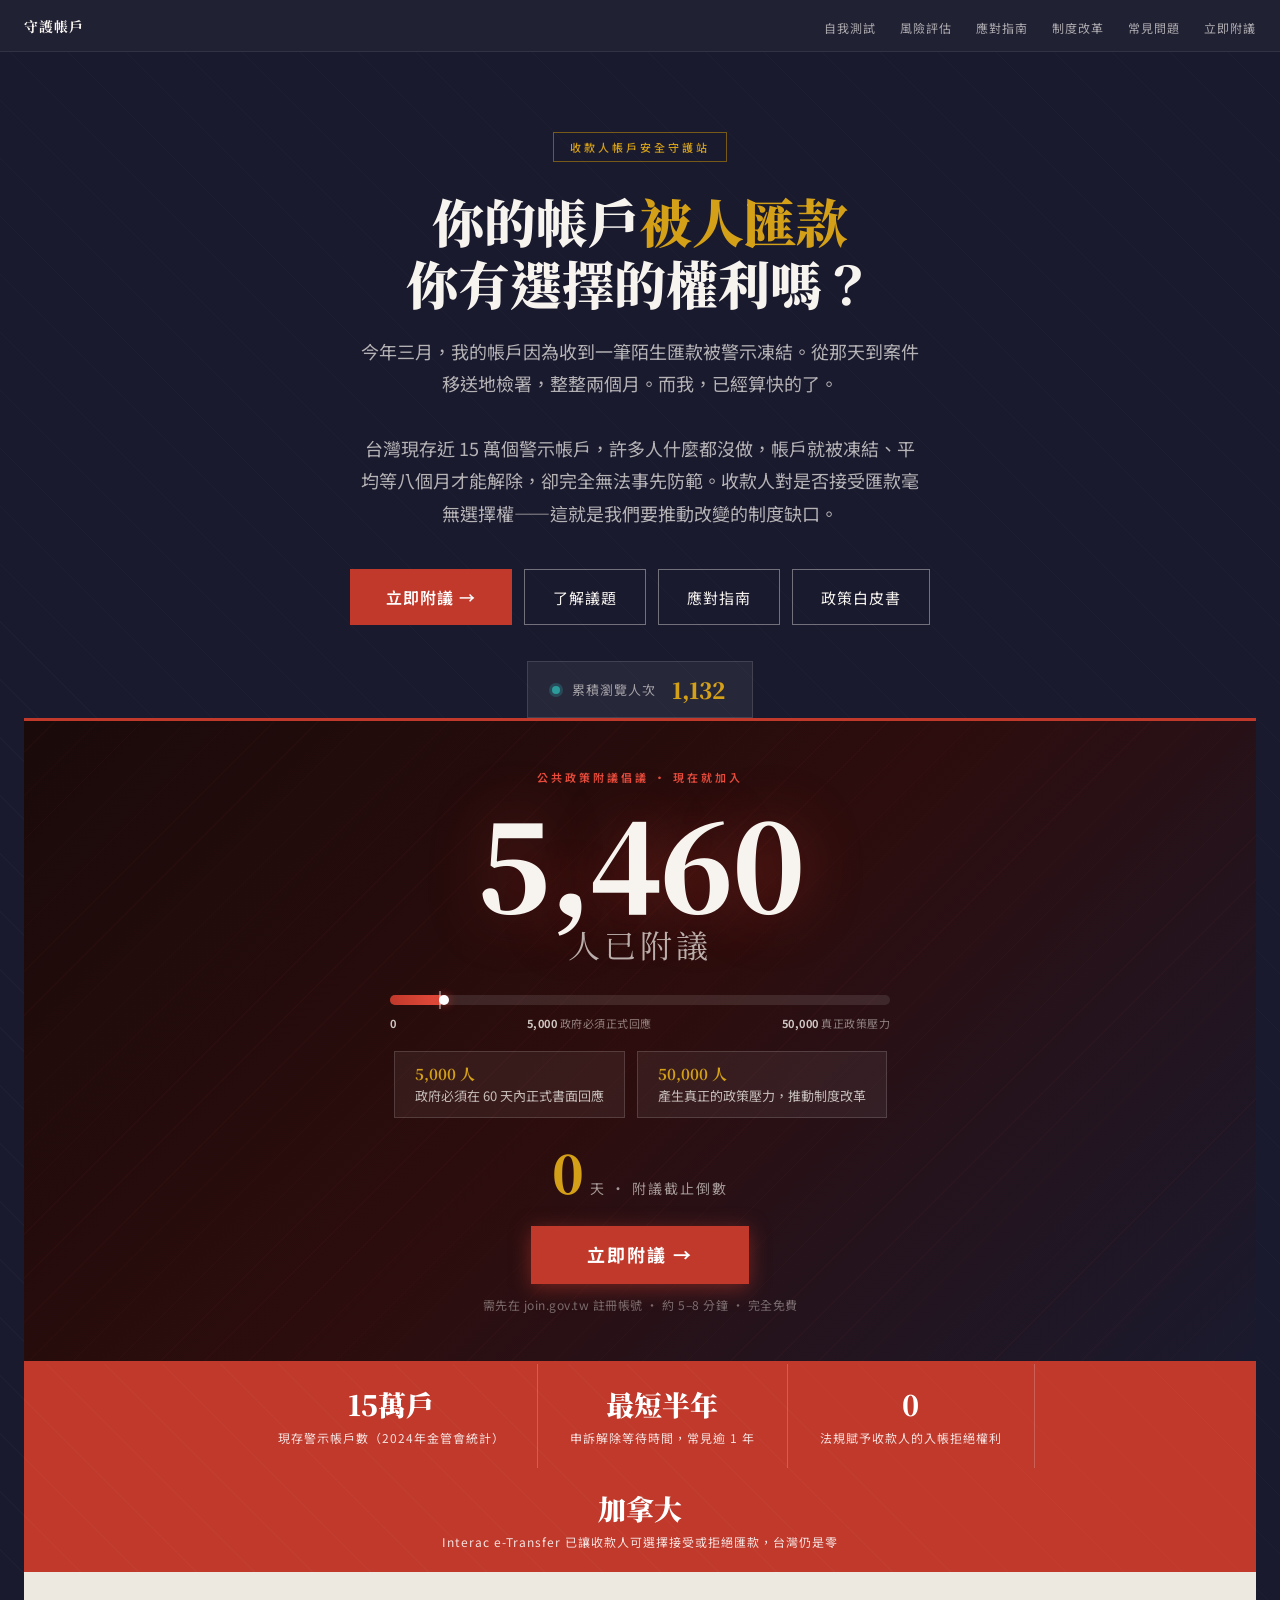
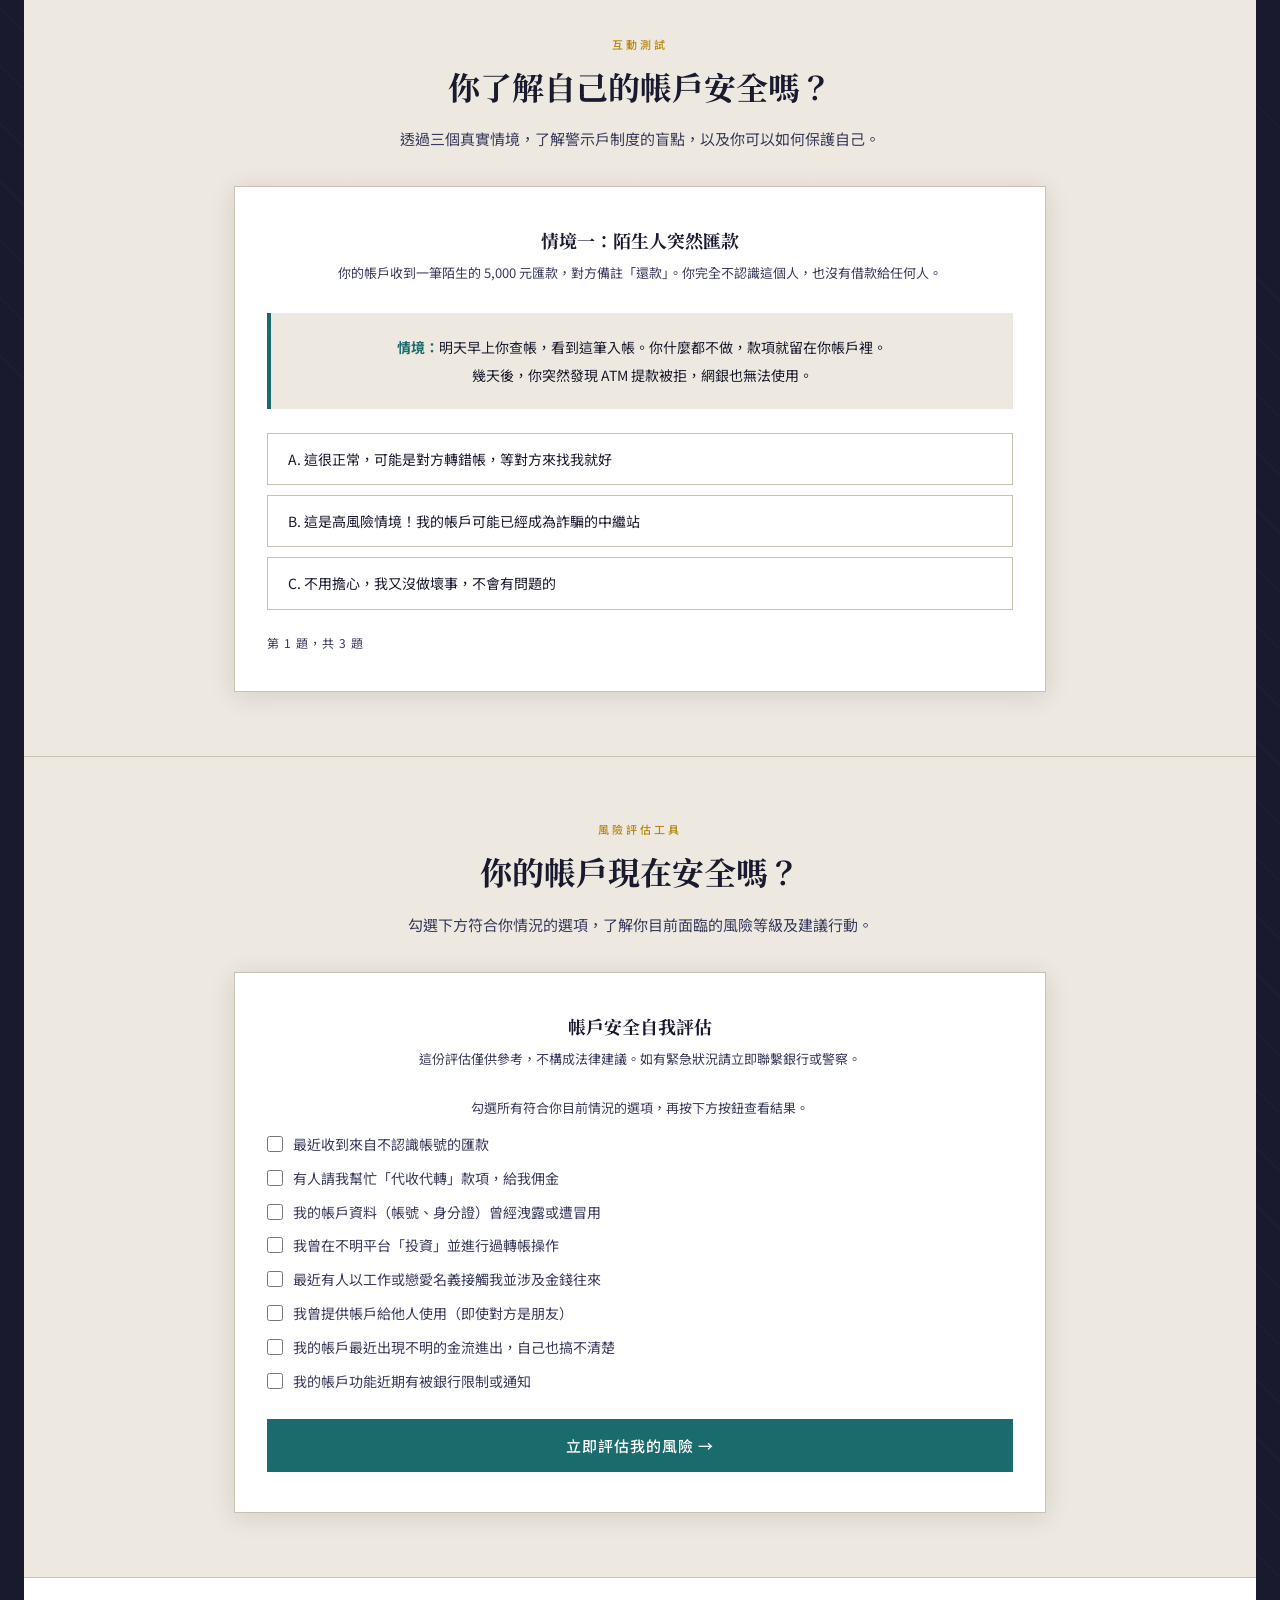
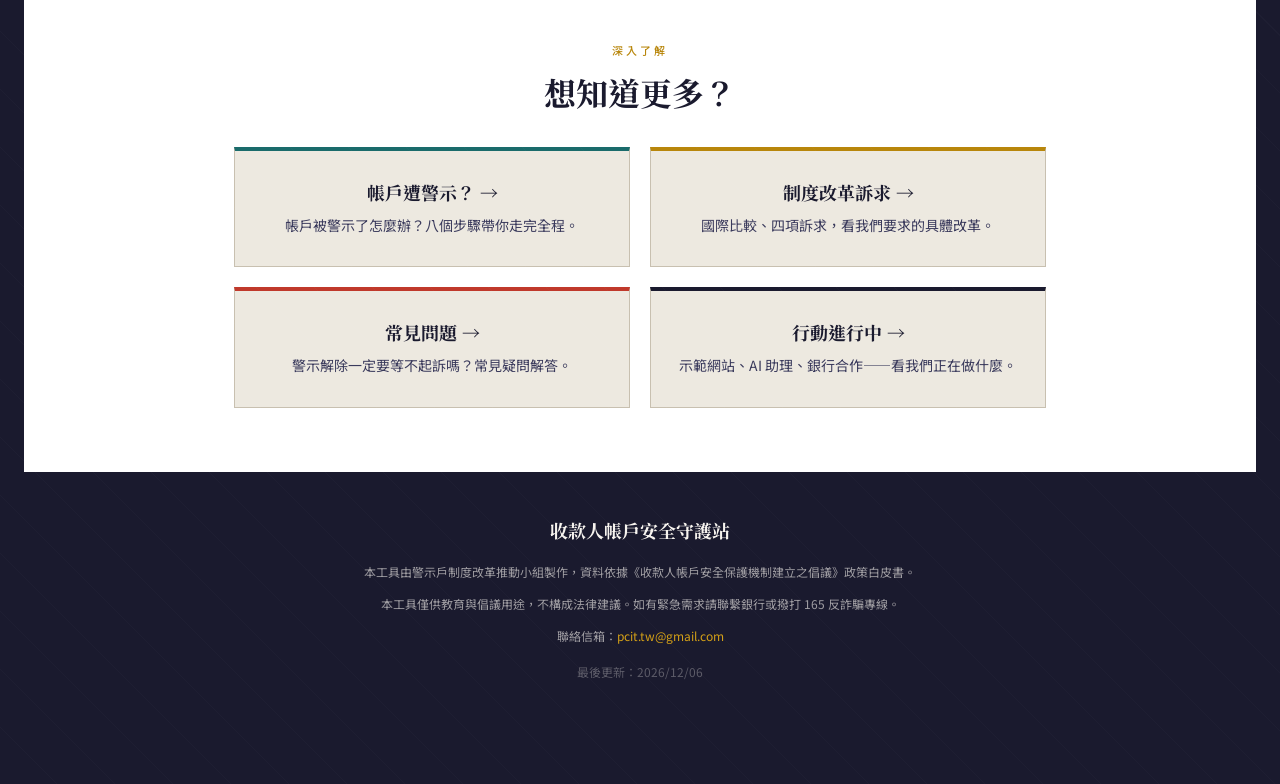
==== commit b0b2901d: "feat: move action section to action.html, 4-card explore grid, join.gov.tw nav link, auto footer dat" ====
--- a/index.html
+++ b/index.html
@@ -49,7 +49,7 @@
     <li><a href="guide.html">應對指南</a></li>
     <li><a href="policy.html">制度改革</a></li>
     <li><a href="faq.html">常見問題</a></li>
-    <li><a href="#cta">立即附議</a></li>
+    <li><a href="https://join.gov.tw/idea/detail/ba071237-01f4-40c4-a322-b1c0b16111dd" target="_blank">立即附議</a></li>
   </ul>
 </nav>
 
@@ -309,333 +309,24 @@
   <div class="section-label">深入了解</div>
   <div class="section-title">想知道更多？</div>
   <div style="display:grid; grid-template-columns:repeat(auto-fit, minmax(260px, 1fr)); gap:20px; margin-top:32px;">
-    <a href="guide.html" style="display:block; border:1px solid var(--border); border-top:4px solid var(--teal); background:var(--paper-warm); padding:28px 24px; text-decoration:none; transition:transform 0.2s, box-shadow 0.2s;" onmouseover="this.style.transform='translateY(-4px)';this.style.boxShadow='0 8px 24px var(--shadow)'" onmouseout="this.style.transform='';this.style.boxShadow=''">
-      <div style="font-family:'Noto Serif TC',serif; font-size:18px; font-weight:700; color:var(--ink); margin-bottom:8px;">緊急應對指南 →</div>
+    <a href="guide.html" style="display:block; cursor:pointer; border:1px solid var(--border); border-top:4px solid var(--teal); background:var(--paper-warm); padding:28px 24px; text-decoration:none; transition:transform 0.2s, box-shadow 0.2s, border-color 0.2s;" onmouseover="this.style.transform='translateY(-4px)';this.style.boxShadow='0 8px 24px var(--shadow)';this.style.borderColor='var(--teal)'" onmouseout="this.style.transform='';this.style.boxShadow='';this.style.borderColor='var(--border)'">
+      <div style="font-family:'Noto Serif TC',serif; font-size:18px; font-weight:700; color:var(--ink); margin-bottom:8px;">帳戶遭警示？ →</div>
       <div style="font-size:14px; color:var(--ink-soft); line-height:1.8;">帳戶被警示了怎麼辦？八個步驟帶你走完全程。</div>
     </a>
-    <a href="policy.html" style="display:block; border:1px solid var(--border); border-top:4px solid var(--gold); background:var(--paper-warm); padding:28px 24px; text-decoration:none; transition:transform 0.2s, box-shadow 0.2s;" onmouseover="this.style.transform='translateY(-4px)';this.style.boxShadow='0 8px 24px var(--shadow)'" onmouseout="this.style.transform='';this.style.boxShadow=''">
-      <div style="font-family:'Noto Serif TC',serif; font-size:18px; font-weight:700; color:var(--ink); margin-bottom:8px;">制度改革白皮書 →</div>
+    <a href="policy.html" style="display:block; cursor:pointer; border:1px solid var(--border); border-top:4px solid var(--gold); background:var(--paper-warm); padding:28px 24px; text-decoration:none; transition:transform 0.2s, box-shadow 0.2s, border-color 0.2s;" onmouseover="this.style.transform='translateY(-4px)';this.style.boxShadow='0 8px 24px var(--shadow)';this.style.borderColor='var(--gold)'" onmouseout="this.style.transform='';this.style.boxShadow='';this.style.borderColor='var(--border)'">
+      <div style="font-family:'Noto Serif TC',serif; font-size:18px; font-weight:700; color:var(--ink); margin-bottom:8px;">制度改革訴求 →</div>
       <div style="font-size:14px; color:var(--ink-soft); line-height:1.8;">國際比較、四項訴求，看我們要求的具體改革。</div>
     </a>
-    <a href="faq.html" style="display:block; border:1px solid var(--border); border-top:4px solid var(--red); background:var(--paper-warm); padding:28px 24px; text-decoration:none; transition:transform 0.2s, box-shadow 0.2s;" onmouseover="this.style.transform='translateY(-4px)';this.style.boxShadow='0 8px 24px var(--shadow)'" onmouseout="this.style.transform='';this.style.boxShadow=''">
+    <a href="faq.html" style="display:block; cursor:pointer; border:1px solid var(--border); border-top:4px solid var(--red); background:var(--paper-warm); padding:28px 24px; text-decoration:none; transition:transform 0.2s, box-shadow 0.2s, border-color 0.2s;" onmouseover="this.style.transform='translateY(-4px)';this.style.boxShadow='0 8px 24px var(--shadow)';this.style.borderColor='var(--red)'" onmouseout="this.style.transform='';this.style.boxShadow='';this.style.borderColor='var(--border)'">
       <div style="font-family:'Noto Serif TC',serif; font-size:18px; font-weight:700; color:var(--ink); margin-bottom:8px;">常見問題 →</div>
       <div style="font-size:14px; color:var(--ink-soft); line-height:1.8;">警示解除一定要等不起訴嗎？常見疑問解答。</div>
     </a>
-  </div>
-</div>
-</div>
-
-<!-- CTA -->
-<section id="cta" class="cta-section">
-  <div class="cta-inner">
-    <div class="cta-label">行動進行中</div>
-    <h2 class="cta-title">附議達標只是開始，<br>我們已經在做下一步</h2>
-    <p class="cta-sub">在政府回應之前，我們不等待。以下是正在進行的行動——你可以加入任何一項。</p>
-
-    <!-- Demo 展示區 -->
-    <div style="
-      border: 2px solid var(--gold);
-      background: rgba(184,134,11,0.08);
-      padding: 36px 32px; margin-bottom: 40px;
-      position:relative; z-index:5; text-align:center;">
-      <div style="font-size:12px; letter-spacing:3px; color:var(--gold-light); margin-bottom:10px;">我們不只倡議，直接做給你看</div>
-      <h3 style="font-family:'Noto Serif TC',serif; font-size:24px; font-weight:900; color:var(--paper); margin-bottom:12px; line-height:1.5;">案件進度查詢，本該像查包裹一樣簡單</h3>
-      <p style="font-size:15px; color:rgba(247,244,239,0.8); line-height:2; margin:0 auto 20px; max-width:560px;">
-        警示帳戶當事人和報案被害人，現在只能打電話到偵查隊、地檢署一次次詢問進度。我們用兩天做出了示範網站——展示如果政府願意做，民眾應該看到的樣子。介面不難做，身分驗證機制政府也早已建好。缺的不是技術，是一個決定。
-      </p>
-      <a href="/case-tracker-demo.html" target="_blank" style="
-        display:inline-block; background:var(--gold); color:var(--ink);
-        padding:14px 36px; font-size:15px; font-weight:700; letter-spacing:2px;
-        text-decoration:none; position:relative; z-index:10;">體驗示範網站 →</a>
-      <span style="display:block; margin-top:12px; font-size:12.5px; color:rgba(247,244,239,0.5);">時間軸取自發起人真實案件</span>
-    </div>
-
-    <div class="cta-cards">
-      <div class="cta-card card-share">
-        <div class="cta-card-icon">📢</div>
-        <h3>分享給可能需要的人</h3>
-        <p>把這個網站分享給家人、朋友，尤其是長輩或正在求職的年輕人。一次分享可能防止一次災難。</p>
-        <button class="cta-card-btn" onclick="openModal('shareModal')">分享這個網站 →</button>
-      </div>
-
-      <div class="cta-card card-ai">
-        <div class="cta-card-icon">🤖</div>
-        <h3>搶先體驗 AI 助理</h3>
-        <p>我們正在開發 Line Bot 與 AI 問答工具，讓民眾即時詢問「這筆匯款安全嗎？」等問題。</p>
-        <button class="cta-card-btn" onclick="openModal('aiModal')">登記早鳥名單 →</button>
-      </div>
-
-      <div class="cta-card card-partner">
-        <div class="cta-card-icon">🏦</div>
-        <h3>銀行與支付平台合作</h3>
-        <p>最終目標是與各大銀行、電子支付平台合作，在匯款流程中內建收款人保護機制。</p>
-        <button class="cta-card-btn" onclick="openModal('partnerModal')">洽談合作 →</button>
-      </div>
-    </div>
-
-    <div class="cta-roadmap">
-      <div class="cta-roadmap-title">行動藍圖</div>
-      <div class="roadmap-track">
-        <div class="roadmap-step">
-          <div class="roadmap-dot dot-now"></div>
-          <div class="roadmap-phase">進行中 · 2026 Q3</div>
-          <h4>立法倡議 · 5,000 人附議</h4>
-          <p>完成公共政策附議，達到 5,000 人門檻，促使金管會正式回應並啟動研究</p>
-        </div>
-        <div class="roadmap-step">
-          <div class="roadmap-dot dot-future"></div>
-          <div class="roadmap-phase">2026 Q3–Q4</div>
-          <h4>金管會研究報告</h4>
-          <p>金管會發布可行性報告，開放金融沙盒申請，至少一家銀行啟動試點</p>
-        </div>
-        <div class="roadmap-step">
-          <div class="roadmap-dot dot-future"></div>
-          <div class="roadmap-phase">2026 Q4</div>
-          <h4>試點上線 · 修法推動</h4>
-          <p>試點銀行推出收款人同意機制，保護第一批用戶；推動修法納入《電子支付機構管理條例》</p>
-        </div>
-        <div class="roadmap-step">
-          <div class="roadmap-dot dot-future"></div>
-          <div class="roadmap-phase">2027 Q1 起</div>
-          <h4>全面推廣 · 制度落地</h4>
-          <p>全面推廣至所有金融機構，台灣建立完整的收款人保護標準</p>
-        </div>
-      </div>
-    </div>
-  </div>
-</section>
-
-<!-- MODALS -->
-<style>
-.modal-overlay {
-  display: none; position: fixed; inset: 0; z-index: 999;
-  background: rgba(10,10,20,0.7); backdrop-filter: blur(4px);
-  align-items: center; justify-content: center; padding: 24px;
-}
-.modal-overlay.open { display: flex; animation: fadeDown 0.25s ease; }
-.modal-box {
-  background: var(--paper); max-width: 480px; width: 100%;
-  padding: 40px 36px; position: relative; max-height: 90vh; overflow-y: auto;
-  box-shadow: 0 24px 64px rgba(0,0,0,0.35);
-}
-.modal-close {
-  position: absolute; top: 16px; right: 20px; font-size: 22px;
-  background: none; border: none; cursor: pointer; color: var(--ink-soft);
-  line-height: 1;
-}
-.modal-close:hover { color: var(--ink); }
-.modal-title {
-  font-family: 'Noto Serif TC', serif; font-size: 20px; font-weight: 700;
-  color: var(--ink); margin-bottom: 8px;
-}
-.modal-sub {
-  font-size: 13px; color: var(--ink-soft); line-height: 1.8; margin-bottom: 24px;
-  padding-bottom: 20px; border-bottom: 1px solid var(--border);
-}
-.modal-field { margin-bottom: 16px; }
-.modal-field label {
-  display: block; font-size: 12px; font-weight: 500; letter-spacing: 1px;
-  color: var(--ink-soft); margin-bottom: 6px; text-transform: uppercase;
-}
-.modal-field input, .modal-field select, .modal-field textarea {
-  width: 100%; border: 1.5px solid var(--border); padding: 12px 14px;
-  font-family: 'Noto Sans TC', sans-serif; font-size: 14px; color: var(--ink);
-  background: white; outline: none; transition: border-color 0.2s;
-}
-.modal-field input:focus, .modal-field select:focus, .modal-field textarea:focus {
-  border-color: var(--teal);
-}
-.modal-field textarea { resize: vertical; min-height: 90px; }
-.modal-note {
-  font-size: 11px; color: var(--ink-soft); line-height: 1.7;
-  margin-top: 12px; padding: 12px; background: var(--paper-warm);
-  border-left: 3px solid var(--gold);
-}
-.modal-submit {
-  width: 100%; padding: 14px; margin-top: 20px;
-  font-family: 'Noto Sans TC', sans-serif; font-size: 15px; font-weight: 500;
-  letter-spacing: 1px; border: none; cursor: pointer; transition: all 0.2s;
-}
-.modal-submit.teal { background: var(--teal); color: white; }
-.modal-submit.teal:hover { background: var(--teal-light); }
-.modal-submit.gold { background: var(--gold); color: white; }
-.modal-submit.gold:hover { background: var(--gold-light); }
-.modal-submit.purple { background: #6c4fb5; color: white; }
-.modal-submit.purple:hover { background: #7c5cbf; }
-.modal-success {
-  display: none; text-align: center; padding: 20px 0;
-}
-.modal-success.show { display: block; animation: fadeDown 0.4s ease; }
-.modal-success-icon { font-size: 48px; margin-bottom: 16px; }
-.modal-success h3 {
-  font-family: 'Noto Serif TC', serif; font-size: 18px; font-weight: 700;
-  margin-bottom: 8px; color: var(--ink);
-}
-.modal-success p { font-size: 13px; color: var(--ink-soft); line-height: 1.9; }
-</style>
-
-<!-- 連署 Modal -->
-<div class="modal-overlay" id="signModal" onclick="closeModalOutside(event,'signModal')">
-  <div class="modal-box">
-    <button class="modal-close" onclick="closeModal('signModal')">×</button>
-    <div class="modal-title">✍️ 連署支持收款人保護機制</div>
-    <p class="modal-sub">你的連署將彙整後正式提交給金融監督管理委員會及立法院財政委員會，要求主管機關於六個月內正式回應本倡議四項訴求。</p>
-
-    <div style="background:var(--paper-warm); border:1px solid var(--border); border-left:4px solid var(--gold); padding:20px; margin-bottom:20px;">
-      <div style="font-size:13px; color:var(--ink-soft); line-height:2;">
-        📋 填寫說明：<br>
-        • 個人資料僅用於連署彙整，不對外公開<br>
-        • 連署名單以匿名總數方式提交主管機關<br>
-        • 可隨時來信要求刪除連署資料
-      </div>
-    </div>
-
-    <div id="signCounter" style="text-align:center; padding:16px; background:rgba(26,107,107,0.06); border:1px solid rgba(26,107,107,0.2); margin-bottom:20px;">
-      <div style="font-family:'Noto Serif TC',serif; font-size:32px; font-weight:900; color:var(--teal);" id="modalCountNum" class="petition-count">—</div>
-      <div style="font-size:12px; color:var(--ink-soft); letter-spacing:1px; margin-top:4px;">目前連署人數</div>
-    </div>
-
-    <a href="https://forms.gle/3fbf69hW7fpVB8CZ6" target="_blank" onclick="onSignClick()" style="
-      display:block; width:100%; padding:16px; margin-bottom:12px;
-      background:var(--gold); color:white; text-align:center;
-      font-family:'Noto Sans TC',sans-serif; font-size:15px; font-weight:500;
-      letter-spacing:1px; text-decoration:none; transition:all 0.2s;">
-      前往填寫連署表單 →
+    <a href="action.html" style="display:block; cursor:pointer; border:1px solid var(--border); border-top:4px solid var(--ink); background:var(--paper-warm); padding:28px 24px; text-decoration:none; transition:transform 0.2s, box-shadow 0.2s, border-color 0.2s;" onmouseover="this.style.transform='translateY(-4px)';this.style.boxShadow='0 8px 24px var(--shadow)';this.style.borderColor='var(--ink)'" onmouseout="this.style.transform='';this.style.boxShadow='';this.style.borderColor='var(--border)'">
+      <div style="font-family:'Noto Serif TC',serif; font-size:18px; font-weight:700; color:var(--ink); margin-bottom:8px;">行動進行中 →</div>
+      <div style="font-size:14px; color:var(--ink-soft); line-height:1.8;">示範網站、AI 助理、銀行合作——看我們正在做什麼。</div>
     </a>
-    <p style="font-size:11px; color:var(--ink-soft); text-align:center; line-height:1.8;">
-      點擊後將開啟 Google Forms 填寫頁面<br>
-      填寫完成後回到此頁，你的連署即已完成
-    </p>
-  </div>
-</div>
-
-<!-- AI 早鳥 Modal -->
-<div class="modal-overlay" id="aiModal" onclick="closeModalOutside(event,'aiModal')">
-  <div class="modal-box">
-    <button class="modal-close" onclick="closeModal('aiModal')">×</button>
-    <div class="modal-title">🤖 登記 AI 帳戶安全助理早鳥名單</div>
-    <p class="modal-sub">我們正在開發 Line Bot 與網頁版 AI 問答工具，預計 2026 年 Q3 開放 Beta 測試。登記後你將第一批收到邀請，全程免費。</p>
-
-    <div style="display:flex; flex-direction:column; gap:12px; margin-bottom:24px;">
-      <div style="display:flex; gap:12px; align-items:flex-start;">
-        <span style="font-size:20px; min-width:28px;">💬</span>
-        <div style="font-size:13px; color:var(--ink-soft); line-height:1.8;"><strong style="color:var(--ink); display:block; margin-bottom:2px;">Line Bot 即時問答</strong>隨時詢問「這筆匯款安全嗎？」</div>
-      </div>
-      <div style="display:flex; gap:12px; align-items:flex-start;">
-        <span style="font-size:20px; min-width:28px;">📄</span>
-        <div style="font-size:13px; color:var(--ink-soft); line-height:1.8;"><strong style="color:var(--ink); display:block; margin-bottom:2px;">申訴文件輔助產生</strong>AI 協助你撰寫警示戶申訴書</div>
-      </div>
-      <div style="display:flex; gap:12px; align-items:flex-start;">
-        <span style="font-size:20px; min-width:28px;">⚠️</span>
-        <div style="font-size:13px; color:var(--ink-soft); line-height:1.8;"><strong style="color:var(--ink); display:block; margin-bottom:2px;">帳戶風險即時評估</strong>輸入情況，AI 給出建議行動</div>
-      </div>
-    </div>
-
-    <a href="https://forms.gle/UfedbmiqrwaBj27i7" target="_blank" style="
-      display:block; width:100%; padding:16px; margin-bottom:12px;
-      background:#6c4fb5; color:white; text-align:center;
-      font-family:'Noto Sans TC',sans-serif; font-size:15px; font-weight:500;
-      letter-spacing:1px; text-decoration:none; transition:all 0.2s;">
-      前往登記早鳥名單 →
-    </a>
-    <p style="font-size:11px; color:var(--ink-soft); text-align:center; line-height:1.8;">
-      點擊後將開啟 Google Forms 填寫頁面<br>
-      不會收到廣告信，僅於 Beta 開放時通知你
-    </p>
-  </div>
-</div>
-
-<!-- 合作洽談 Modal -->
-<div class="modal-overlay" id="partnerModal" onclick="closeModalOutside(event,'partnerModal')">
-  <div class="modal-box">
-    <button class="modal-close" onclick="closeModal('partnerModal')">×</button>
-    <div class="modal-title">🏦 金融機構合作洽談</div>
-    <p class="modal-sub">我們希望與銀行、電子支付平台及金融科技業者，共同探索收款人入帳同意機制（PCIT）的技術實作可能性。</p>
-
-    <div style="background:var(--paper-warm); border:1px solid var(--border); border-left:4px solid var(--teal); padding:20px; margin-bottom:20px;">
-      <div style="font-size:13px; color:var(--ink); font-weight:600; margin-bottom:10px;">合作方向包括：</div>
-      <div style="font-size:13px; color:var(--ink-soft); line-height:2.2;">
-        🏛️ 金融沙盒共同申請<br>
-        🔌 技術 API 串接評估<br>
-        📊 政策研究合作<br>
-        🤝 學術或公益贊助
-      </div>
-    </div>
-
-    <div style="background:rgba(26,107,107,0.05); border:1px solid rgba(26,107,107,0.15); padding:16px; margin-bottom:20px; font-size:13px; color:var(--ink-soft); line-height:1.9;">
-      收到申請後，我們將於 <strong style="color:var(--teal);">3 個工作天內</strong> 以 Email 與你聯繫，安排進一步說明或視訊會議。
-    </div>
-
-    <a href="https://forms.gle/qpBGJqZdcrKEgT2p8" target="_blank" style="
-      display:block; width:100%; padding:16px; margin-bottom:12px;
-      background:var(--teal); color:white; text-align:center;
-      font-family:'Noto Sans TC',sans-serif; font-size:15px; font-weight:500;
-      letter-spacing:1px; text-decoration:none; transition:all 0.2s;">
-      前往填寫合作洽談申請 →
-    </a>
-    <p style="font-size:11px; color:var(--ink-soft); text-align:center; line-height:1.8;">
-      點擊後將開啟 Google Forms 填寫頁面<br>
-      或直接來信：pcit.tw@gmail.com
-    </p>
-  </div>
-</div>
-
-<!-- 分享 Modal -->
-<div class="modal-overlay" id="shareModal" onclick="closeModalOutside(event,'shareModal')">
-  <div class="modal-box">
-    <button class="modal-close" onclick="closeModal('shareModal')">×</button>
-    <div class="modal-title">📢 分享這個工具</div>
-    <p class="modal-sub">一次分享可能防止一場災難。選擇你習慣的方式，把這個工具傳給家人或朋友。</p>
-
-    <div style="display:flex; flex-direction:column; gap:10px; margin-bottom:20px;">
-
-      <button onclick="copyLink()" id="copyBtn" style="
-        display:flex; align-items:center; gap:14px;
-        background:var(--paper-warm); border:1.5px solid var(--border);
-        padding:14px 18px; cursor:pointer; font-family:'Noto Sans TC',sans-serif;
-        font-size:14px; color:var(--ink); text-align:left; transition:all 0.2s;">
-        <span style="font-size:22px;">🔗</span>
-        <span><strong style="display:block; margin-bottom:2px;">複製連結</strong><span style="font-size:12px; color:var(--ink-soft);">貼到任何地方都能用</span></span>
-      </button>
-
-      <a href="https://line.me/R/msg/text/?%E6%88%91%E6%9C%80%E8%BF%91%E7%9C%8B%E5%88%B0%E4%B8%80%E5%80%8B%E5%B8%B3%E6%88%B6%E5%AE%89%E5%85%A8%E5%B7%A5%E5%85%B7%EF%BC%8C%E5%8F%AF%E4%BB%A5%E6%B8%AC%E8%A9%A6%E8%87%AA%E5%B7%B1%E7%9A%84%E5%B8%B3%E6%88%B6%E5%AE%89%E5%85%A8%E7%9F%A5%E8%AD%98%E3%80%82%E8%B2%B7%E5%B9%B4%E5%8F%B0%E7%81%A3%E6%9C%89%E6%95%B8%E8%90%AC%E4%BA%BA%E5%9B%A0%E7%84%A1%E8%BE%9C%E6%94%B6%E5%88%B0%E8%A9%90%E9%A8%99%E6%AC%BE%E9%A0%85%E8%80%8C%E9%81%AD%E5%87%8D%E7%B5%90%E5%B8%B3%E6%88%B6%EF%BC%8C%E5%88%86%E4%BA%AB%E7%B5%A6%E5%AE%B6%E4%BA%BA%E7%9C%8B%E7%9C%8B%E5%90%A7%EF%BC%81" target="_blank" style="
-        display:flex; align-items:center; gap:14px;
-        background:#06C755; border:none;
-        padding:14px 18px; cursor:pointer; font-family:'Noto Sans TC',sans-serif;
-        font-size:14px; color:white; text-decoration:none; transition:all 0.2s;">
-        <span style="font-size:22px; filter:brightness(10);">💬</span>
-        <span><strong style="display:block; margin-bottom:2px;">用 LINE 分享</strong><span style="font-size:12px; opacity:0.85;">傳給家人、朋友或群組</span></span>
-      </a>
-
-      <a href="https://www.facebook.com/sharer/sharer.php?u=https%3A%2F%2Fpayee-protection.tw" target="_blank" style="
-        display:flex; align-items:center; gap:14px;
-        background:#1877F2; border:none;
-        padding:14px 18px; cursor:pointer; font-family:'Noto Sans TC',sans-serif;
-        font-size:14px; color:white; text-decoration:none; transition:all 0.2s;">
-        <span style="font-size:22px;">📘</span>
-        <span><strong style="display:block; margin-bottom:2px;">分享到 Facebook</strong><span style="font-size:12px; opacity:0.85;">擴大倡議觸及範圍</span></span>
-      </a>
-
-      <a href="https://twitter.com/intent/tweet?text=%E5%8F%B0%E7%81%A3%E6%AF%8F%E5%B9%B4%E6%9C%89%E6%95%B8%E8%90%AC%E4%BA%BA%E5%9B%A0%E7%84%A1%E8%BE%9C%E6%94%B6%E5%88%B0%E8%A9%90%E9%A8%99%E6%AC%BE%E9%A0%85%E8%80%8C%E9%81%AD%E5%87%8D%E7%B5%90%E5%B8%B3%E6%88%B6%EF%BC%8C%E7%8F%BE%E8%A1%8C%E6%B3%95%E8%A6%8F%E5%8D%BB%E7%84%A1%E4%BB%BB%E4%BD%95%E4%BF%9D%E8%AD%B7%E3%80%82%E6%B8%AC%E8%A9%A6%E4%BD%A0%E7%9A%84%E5%B8%B3%E6%88%B6%E5%AE%89%E5%85%A8%E7%9F%A5%E8%AD%98%EF%BC%81%20%23%E8%AD%A6%E7%A4%BA%E6%88%B6%20%23%E5%8F%B0%E7%81%A3%E9%87%91%E8%9E%8D%E6%94%B9%E9%9D%A9" target="_blank" style="
-        display:flex; align-items:center; gap:14px;
-        background:#000; border:none;
-        padding:14px 18px; cursor:pointer; font-family:'Noto Sans TC',sans-serif;
-        font-size:14px; color:white; text-decoration:none; transition:all 0.2s;">
-        <span style="font-size:22px;">𝕏</span>
-        <span><strong style="display:block; margin-bottom:2px;">分享到 X（Twitter）</strong><span style="font-size:12px; opacity:0.85;">讓更多人看見這個議題</span></span>
-      </a>
-
-    </div>
-
-    <div id="copyConfirm" style="display:none; background:rgba(26,107,107,0.08); border-left:4px solid var(--teal); padding:12px 16px; font-size:13px; color:var(--teal); font-weight:500; animation: fadeDown 0.3s ease;">
-      ✓ 連結已複製！請貼上分享給需要的人。
-    </div>
-
-    <p style="font-size:11px; color:var(--ink-soft); margin-top:16px; line-height:1.8; text-align:center;">
-      分享時建議加上一句話：<br>
-      「台灣每年有數萬人因無辜收到詐騙款項而遭凍結帳戶，你也可能是下一個。」
-    </p>
-  </div>
+  </div>
+</div>
 </div>
 
 <footer>
@@ -643,7 +334,7 @@
   <p>本工具由警示戶制度改革推動小組製作，資料依據《收款人帳戶安全保護機制建立之倡議》政策白皮書。</p>
   <p style="margin-top: 8px;">本工具僅供教育與倡議用途，不構成法律建議。如有緊急需求請聯繫銀行或撥打 165 反詐騙專線。</p>
   <p style="margin-top: 8px;">聯絡信箱：<a href="mailto:pcit.tw@gmail.com">pcit.tw@gmail.com</a></p>
-  <p style="margin-top: 12px; opacity: 0.5;">最後更新：2026/05/30</p>
+  <p style="margin-top: 12px; opacity: 0.5;">最後更新：<script>document.write(new Date().toLocaleDateString('zh-TW', { year: 'numeric', month: '2-digit', day: '2-digit' }))</script></p>
 </footer>
 
 <script>
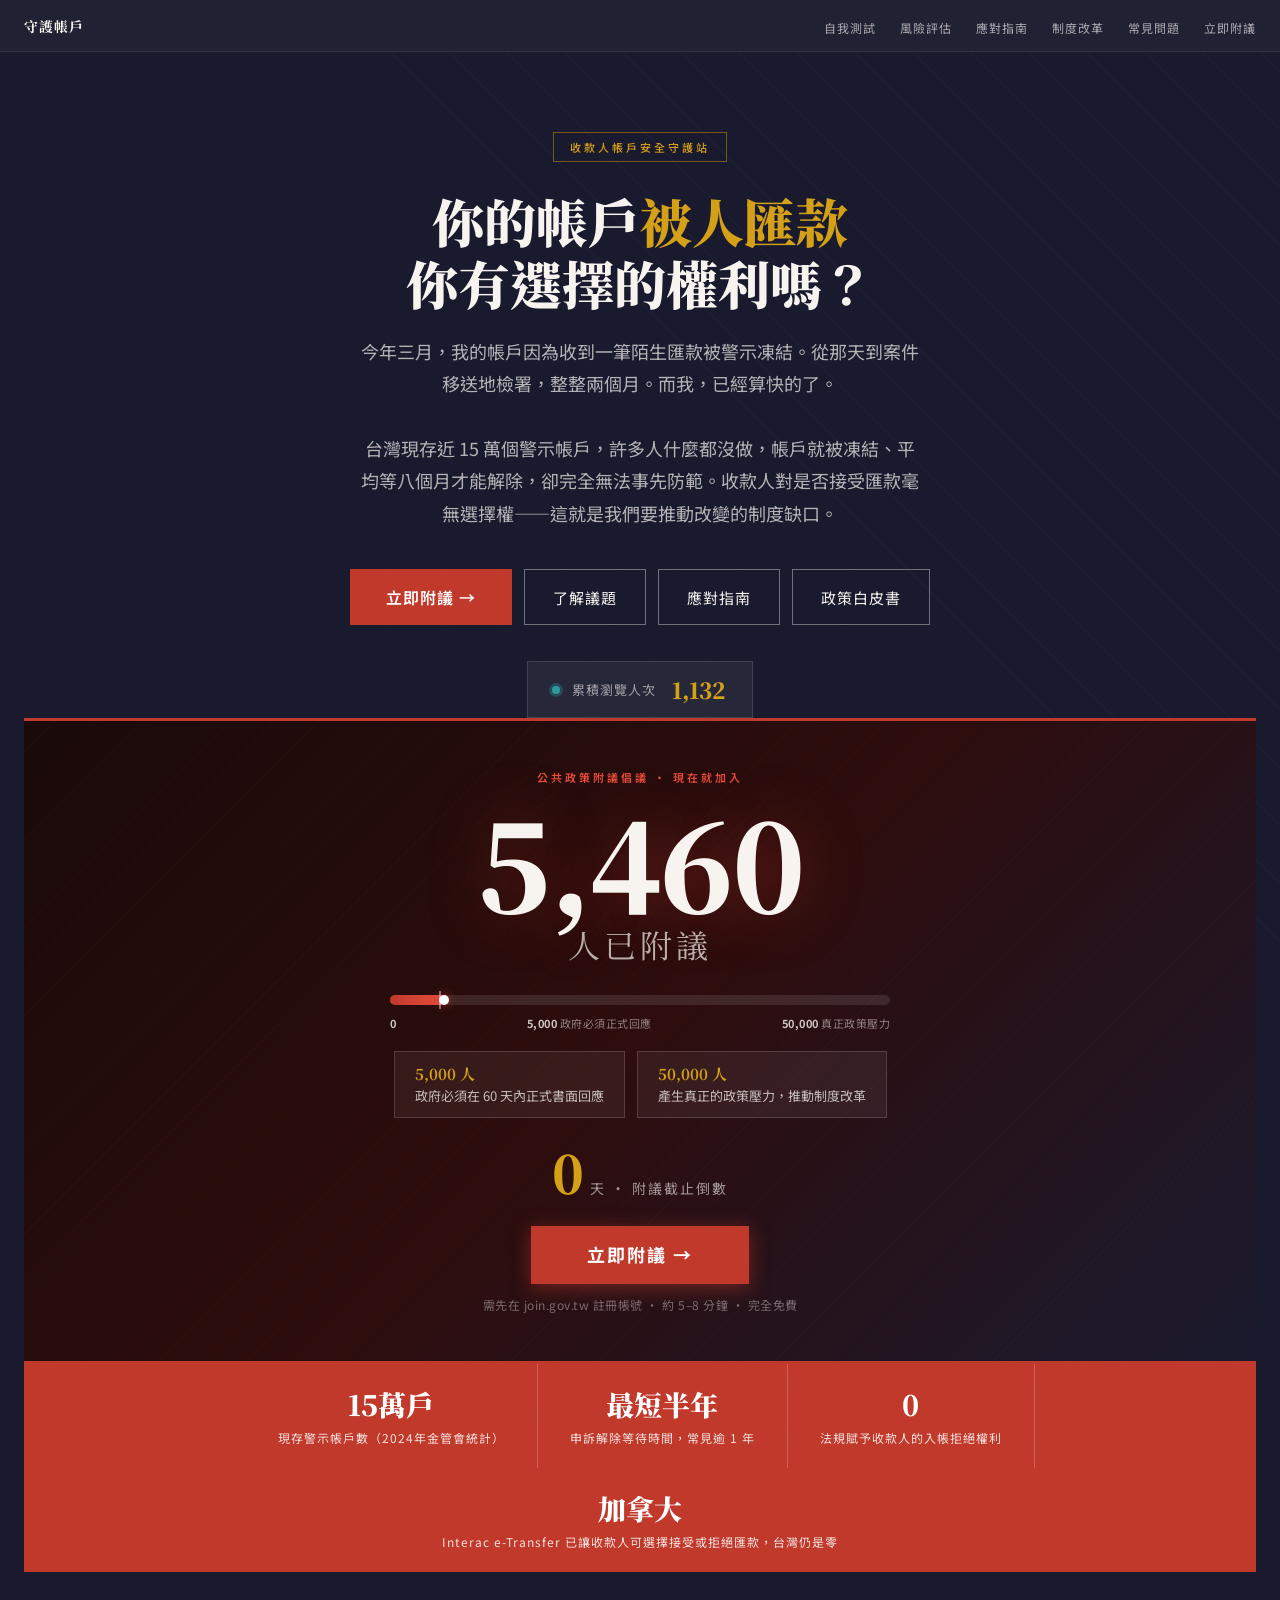
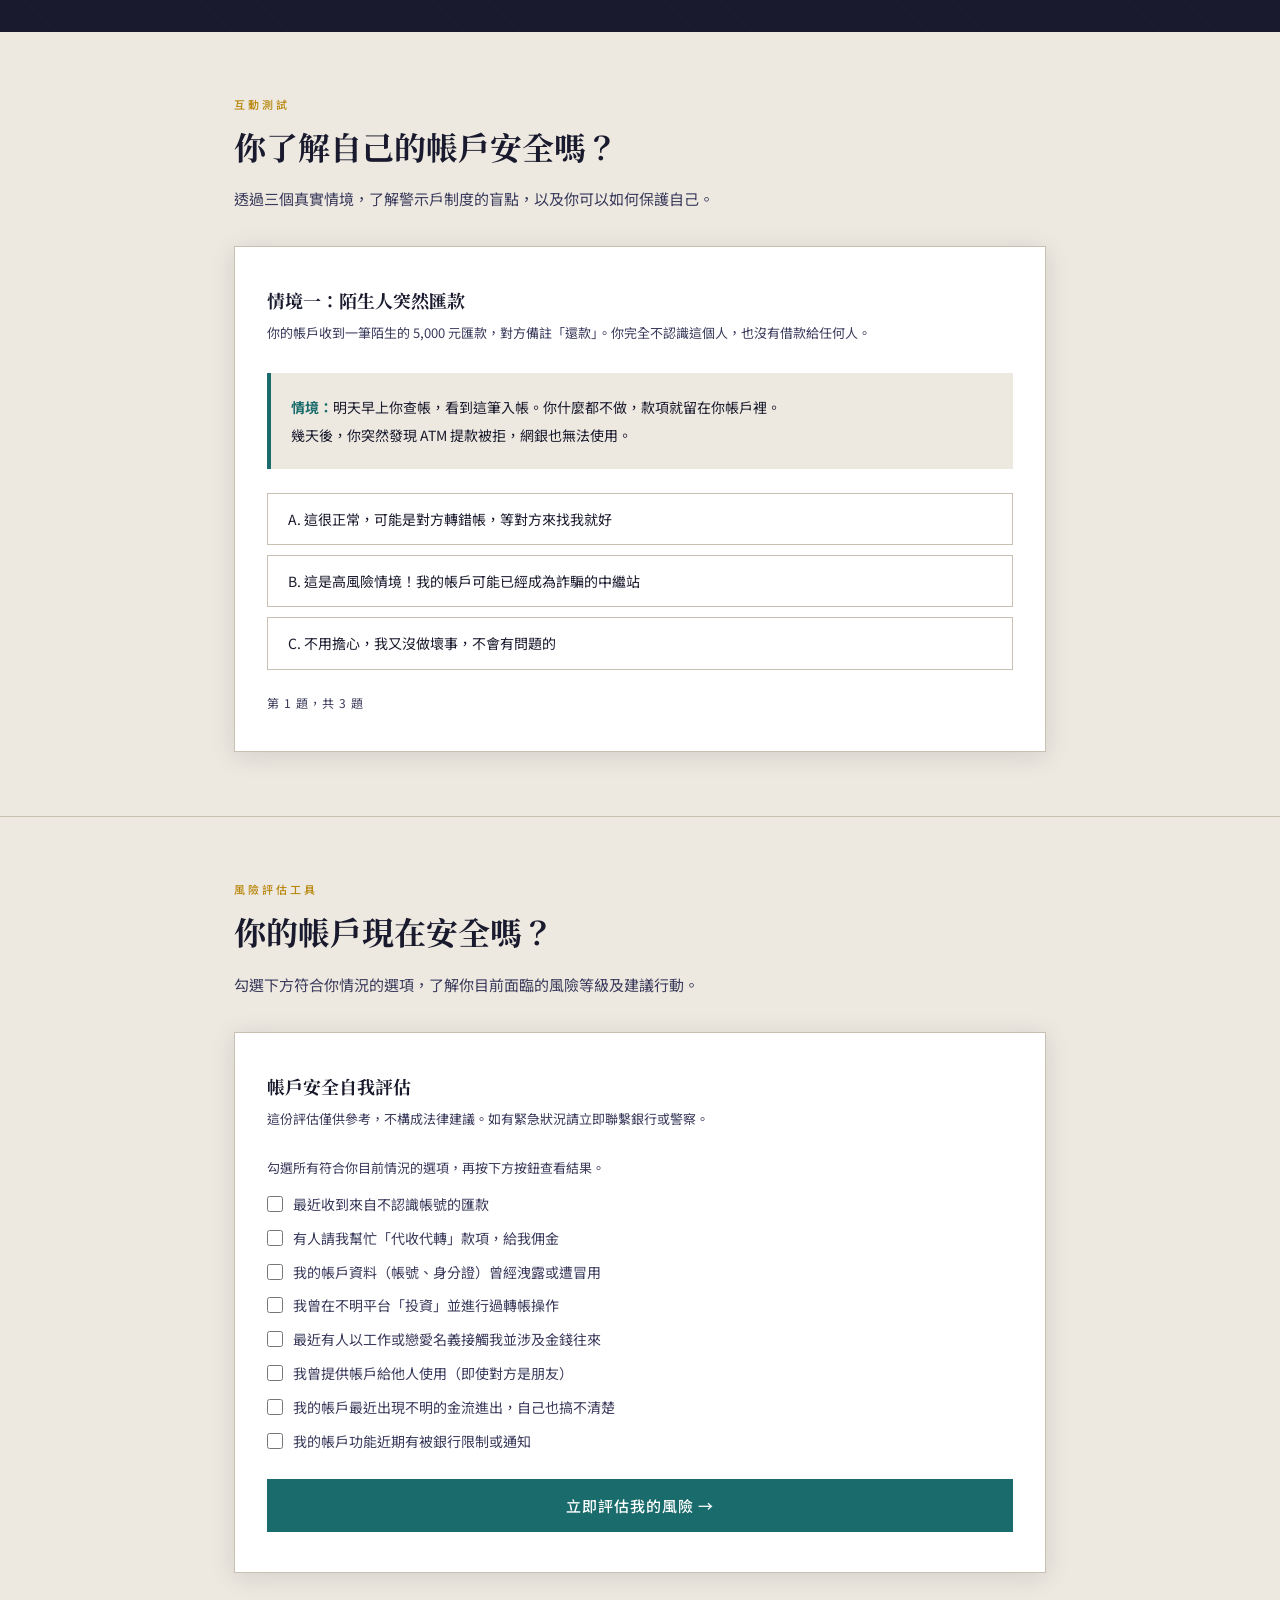
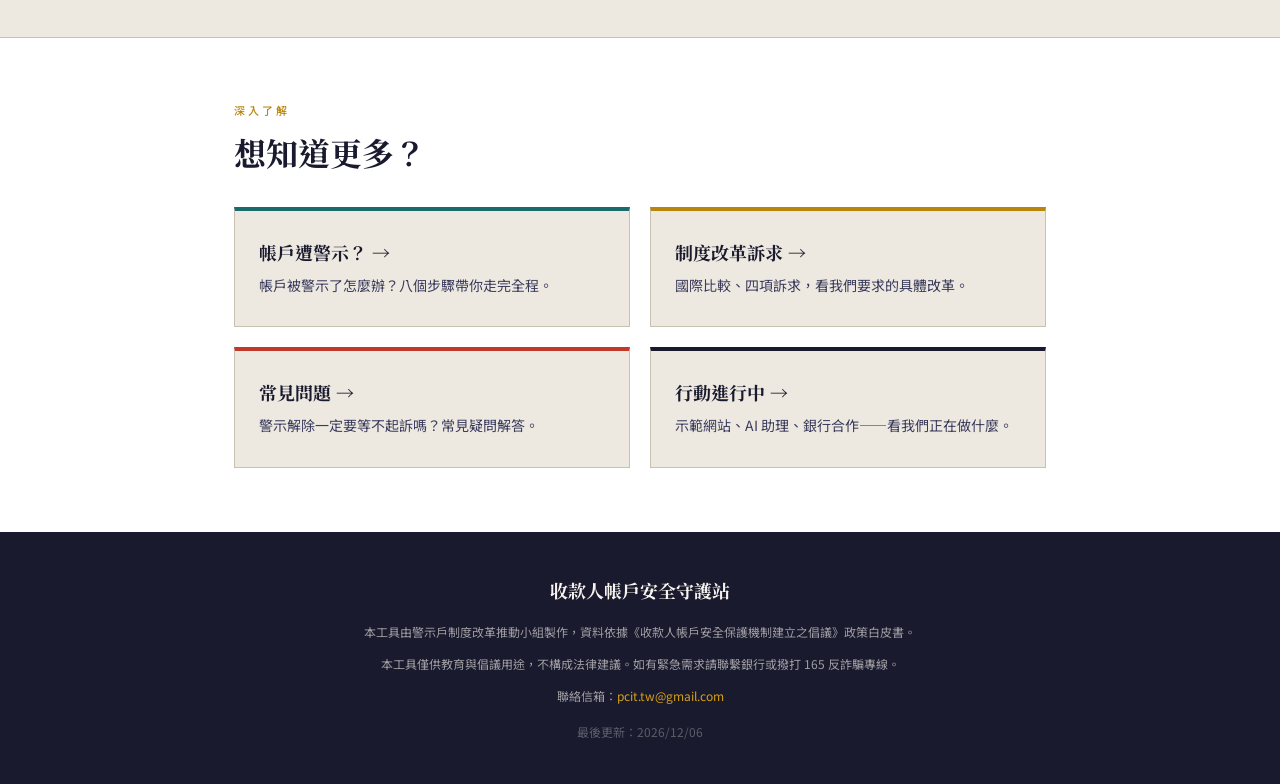
==== commit b3c7afc2: "fix: close unclosed hero section that blocked clicks page-wide, pointer-events none on hero overlay" ====
--- a/index.html
+++ b/index.html
@@ -172,6 +172,7 @@
     <span class="stat-label">Interac e-Transfer 已讓收款人可選擇接受或拒絕匯款，台灣仍是零</span>
   </div>
 </div>
+</section>
 
 <!-- QUIZ -->
 <div id="quiz" style="background: var(--paper-warm);">
--- a/styles.css
+++ b/styles.css
@@ -36,6 +36,7 @@
     content: '';
     position: absolute;
     inset: 0;
+    pointer-events: none;
     background: repeating-linear-gradient(
       45deg,
       transparent,
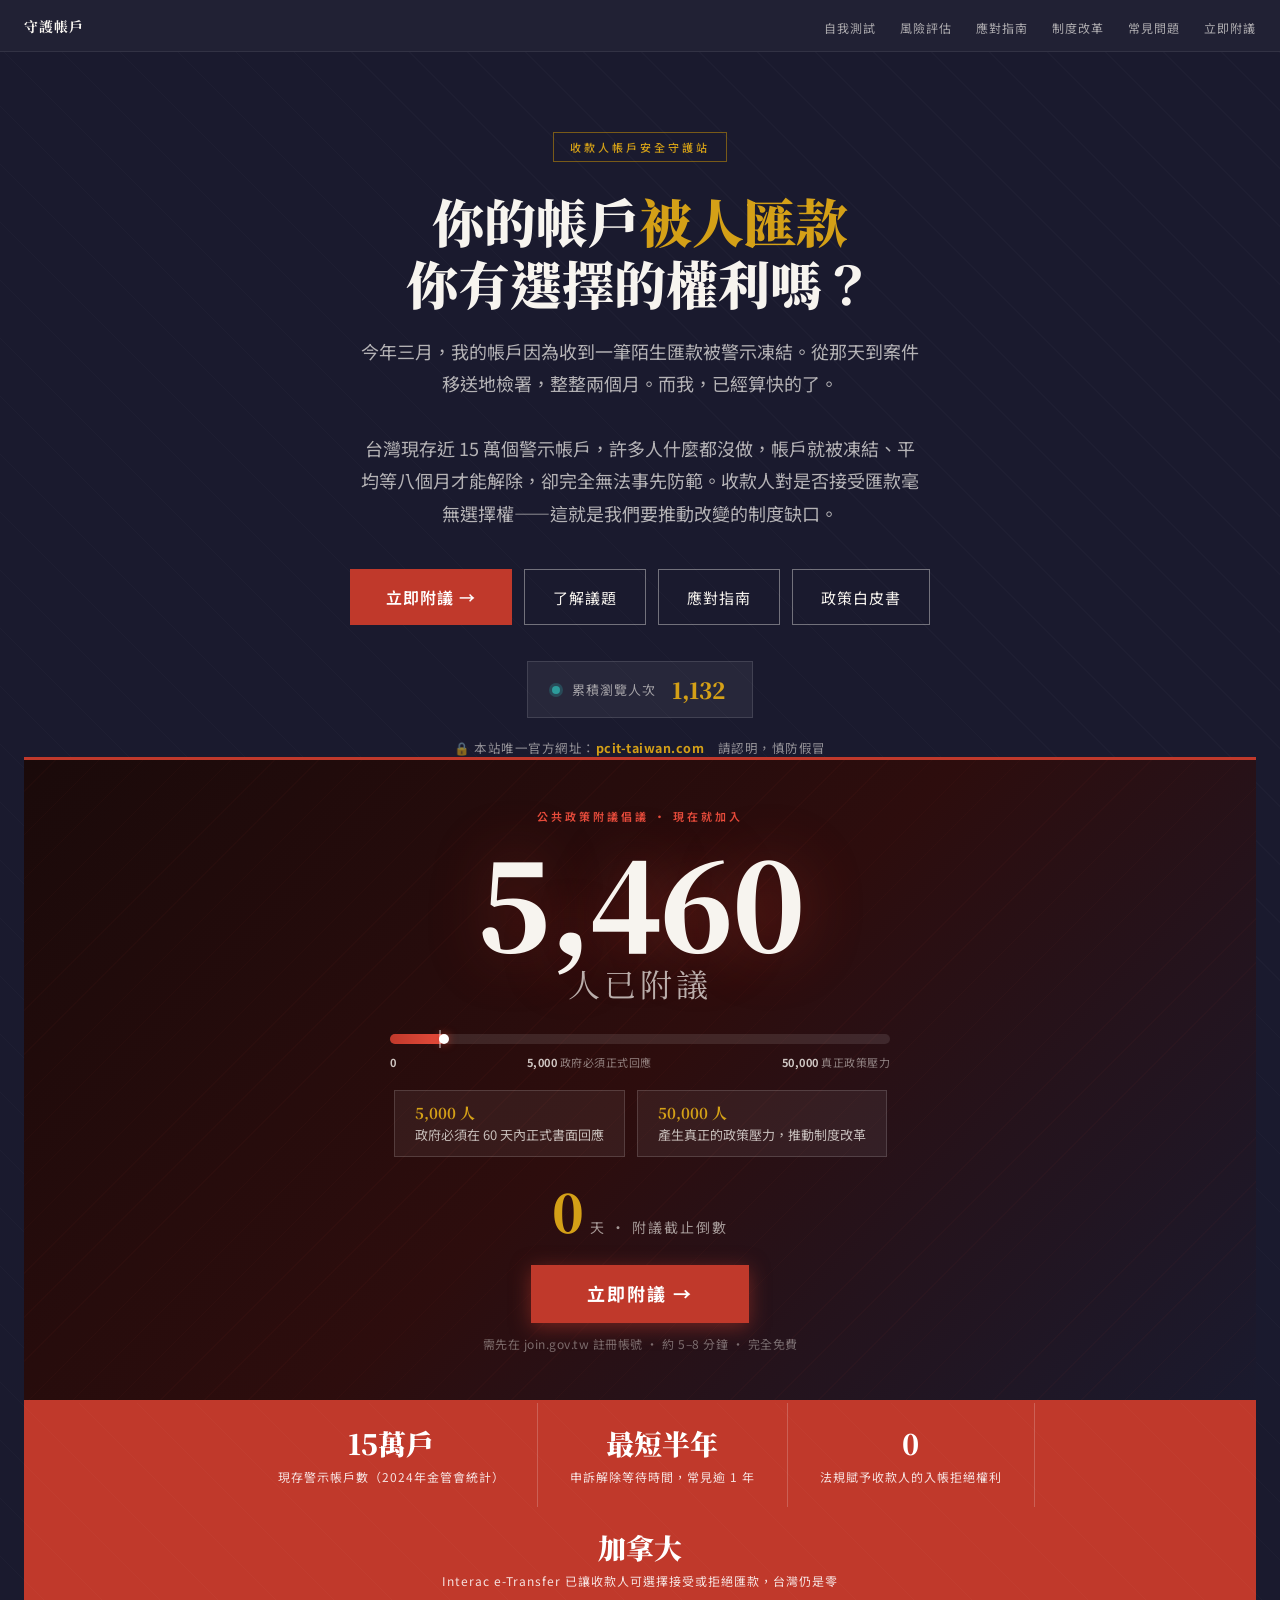
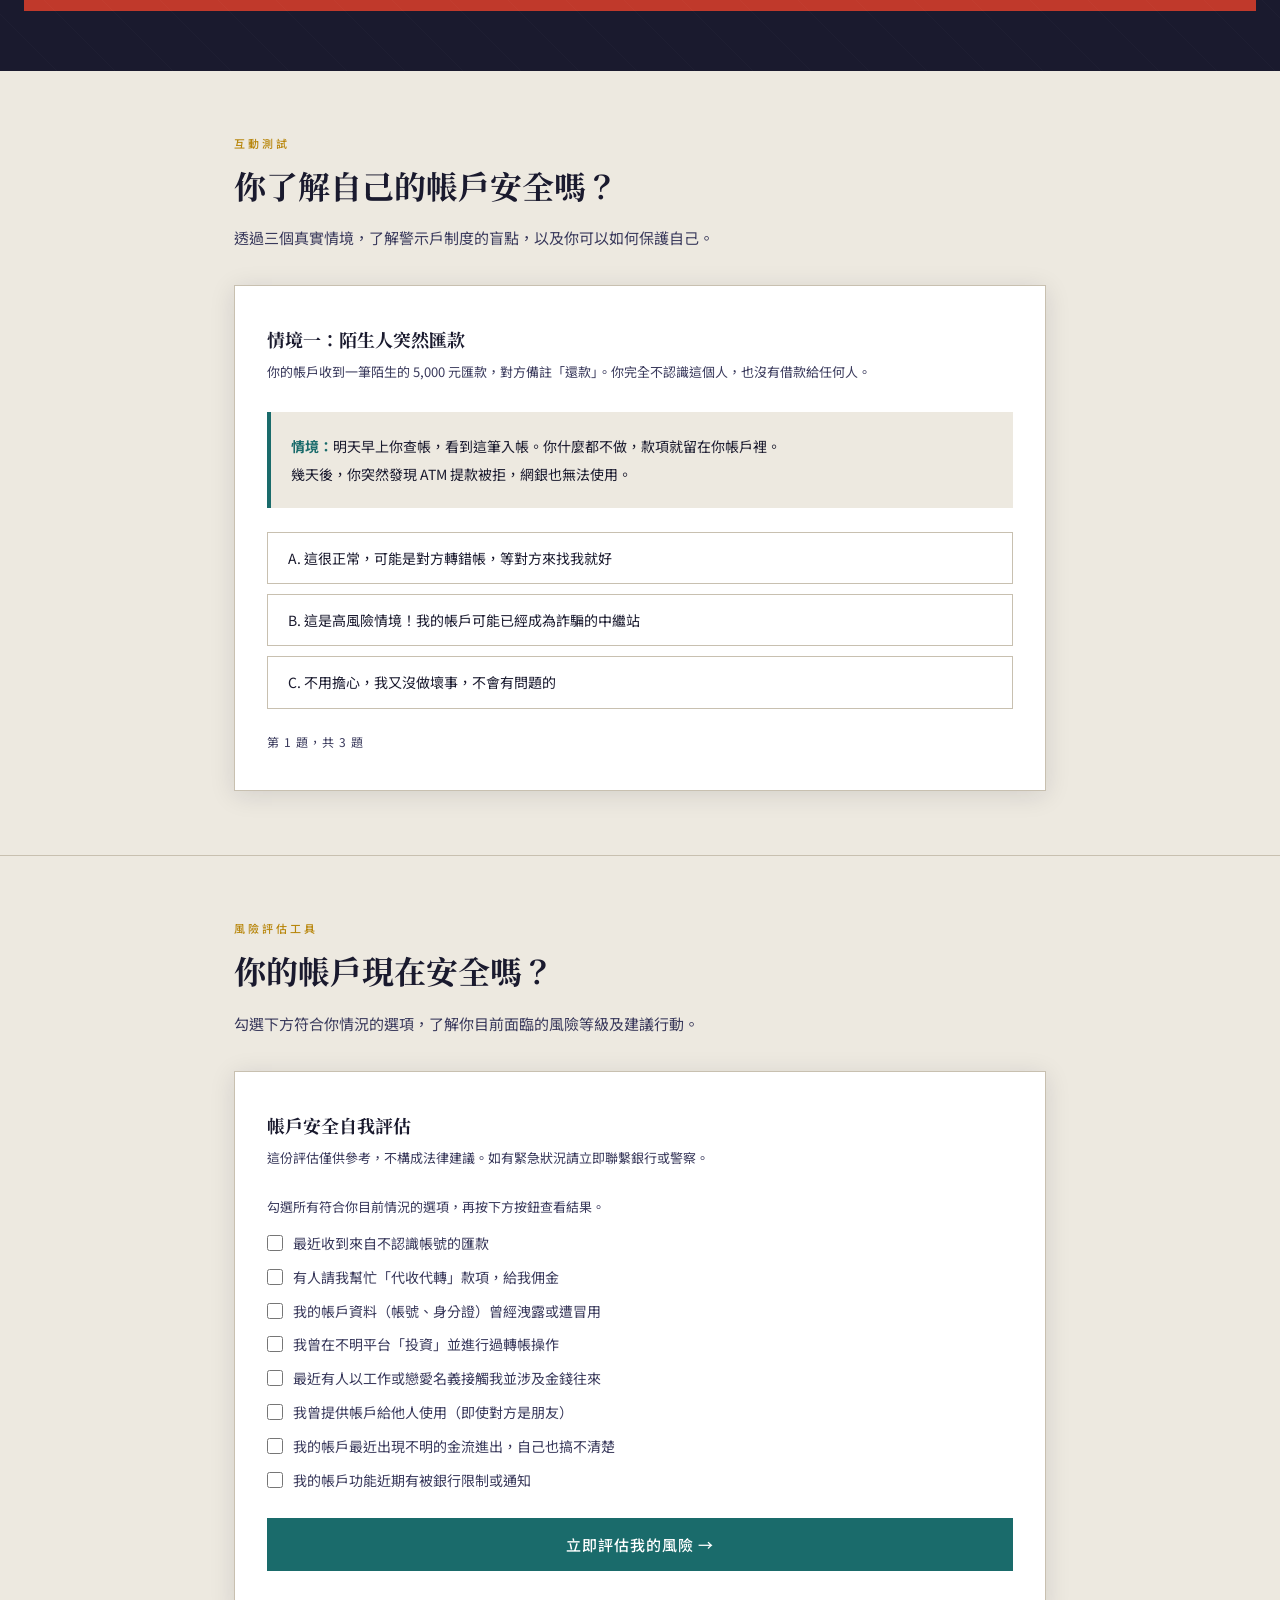
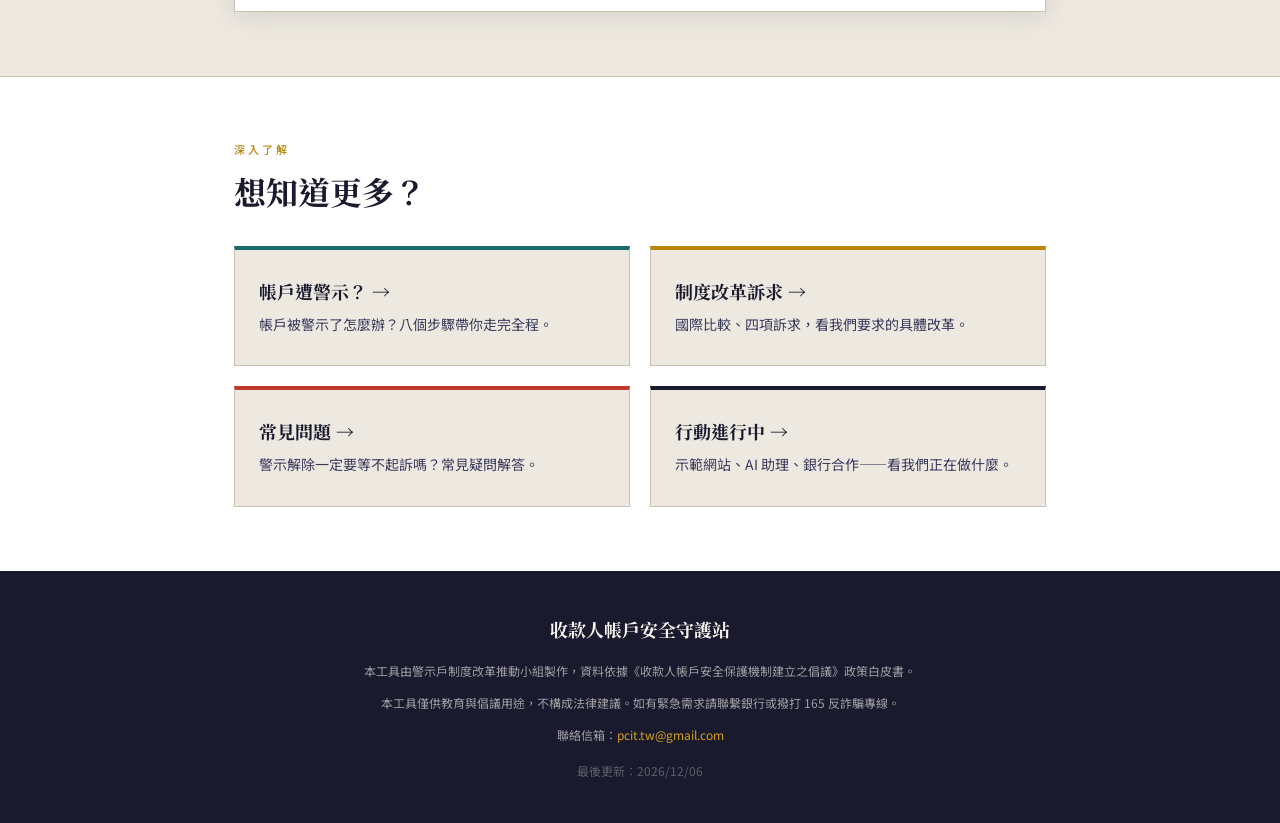
==== commit 712db198: "feat: migrate to pcit-taiwan.com domain, add official-domain notice, fix share links" ====
--- a/index.html
+++ b/index.html
@@ -7,14 +7,14 @@
 
 <!-- SEO -->
 <meta name="description" content="台灣每年逾 10 萬人帳戶遭警示，平均等八個月才能解除，卻完全無法事先防範。加入我們，推動收款人帳戶保護制度改革。">
-<link rel="canonical" href="https://pcit-tw.pages.dev/">
+<link rel="canonical" href="https://pcit-taiwan.com/">
 
 <!-- Open Graph（Facebook、LINE、Discord 等） -->
 <meta property="og:type"        content="website">
-<meta property="og:url"         content="https://pcit-tw.pages.dev/">
+<meta property="og:url"         content="https://pcit-taiwan.com/">
 <meta property="og:title"       content="收款人帳戶安全守護站｜守護你的帳戶不被誤凍">
 <meta property="og:description" content="台灣每年逾 10 萬人帳戶遭警示，平均等八個月才能解除。立即附議，推動制度改革，讓收款人能事先防範！">
-<meta property="og:image"       content="https://pcit-tw.pages.dev/og-image.png">
+<meta property="og:image"       content="https://pcit-taiwan.com/og-image.png">
 <meta property="og:image:width"  content="1200">
 <meta property="og:image:height" content="630">
 <meta property="og:locale"      content="zh_TW">
@@ -24,7 +24,7 @@
 <meta name="twitter:card"        content="summary_large_image">
 <meta name="twitter:title"       content="收款人帳戶安全守護站｜守護你的帳戶不被誤凍">
 <meta name="twitter:description" content="台灣每年逾 10 萬人帳戶遭警示，平均等八個月才能解除。立即附議，推動制度改革！">
-<meta name="twitter:image"       content="https://pcit-tw.pages.dev/og-image.png">
+<meta name="twitter:image"       content="https://pcit-taiwan.com/og-image.png">
 <!-- GoatCounter 訪客統計 -->
 <script data-goatcounter="https://pcit-tw.goatcounter.com/count"
         async src="//gc.zgo.at/count.js"></script>
@@ -100,6 +100,11 @@
     </div>
   </div>
 
+  <!-- 安全聲明：唯一官方網址 -->
+  <div style="margin-top: 20px; font-size: 12.5px; color: rgba(247,244,239,0.55); letter-spacing: 0.5px;">
+    🔒 本站唯一官方網址：<strong style="color: var(--gold-light);">pcit-taiwan.com</strong>　請認明，慎防假冒
+  </div>
+
   <style>
     @keyframes pulse {
       0%, 100% { box-shadow: 0 0 0 3px rgba(45,155,155,0.3); }
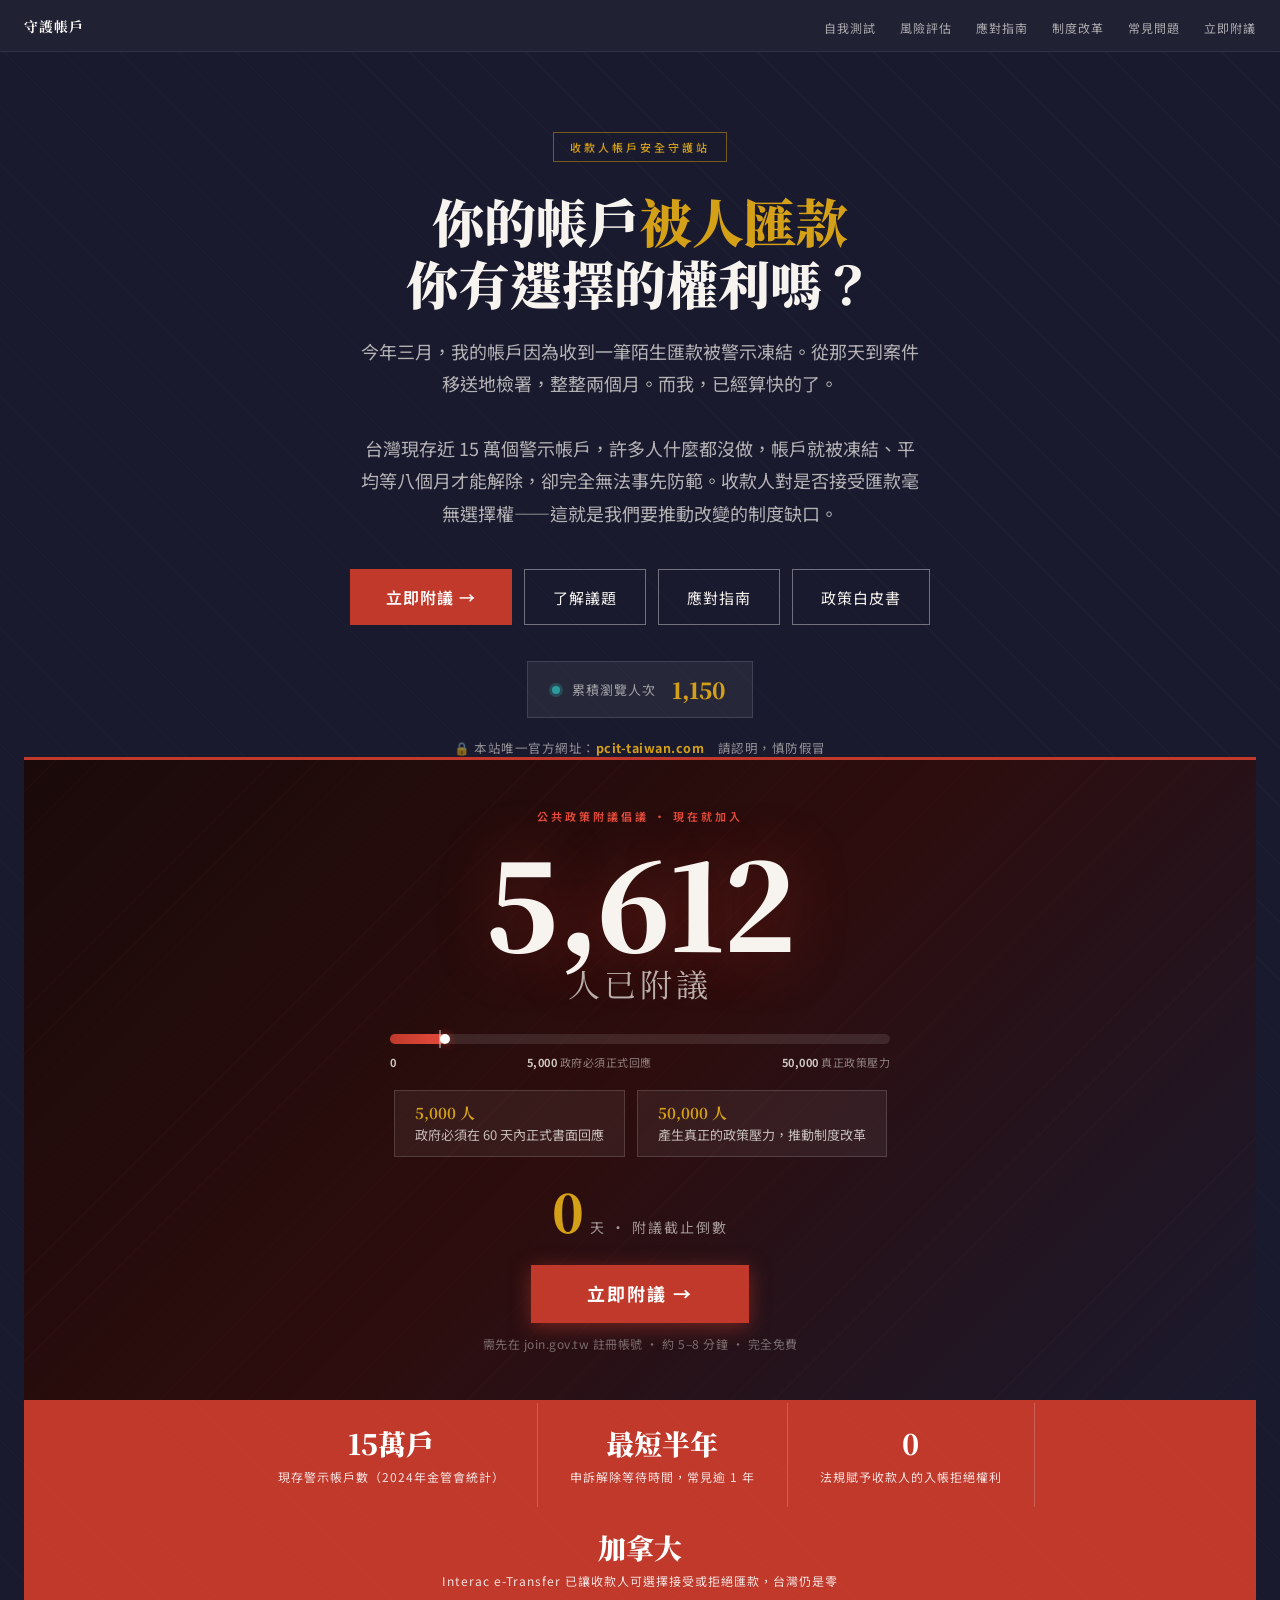
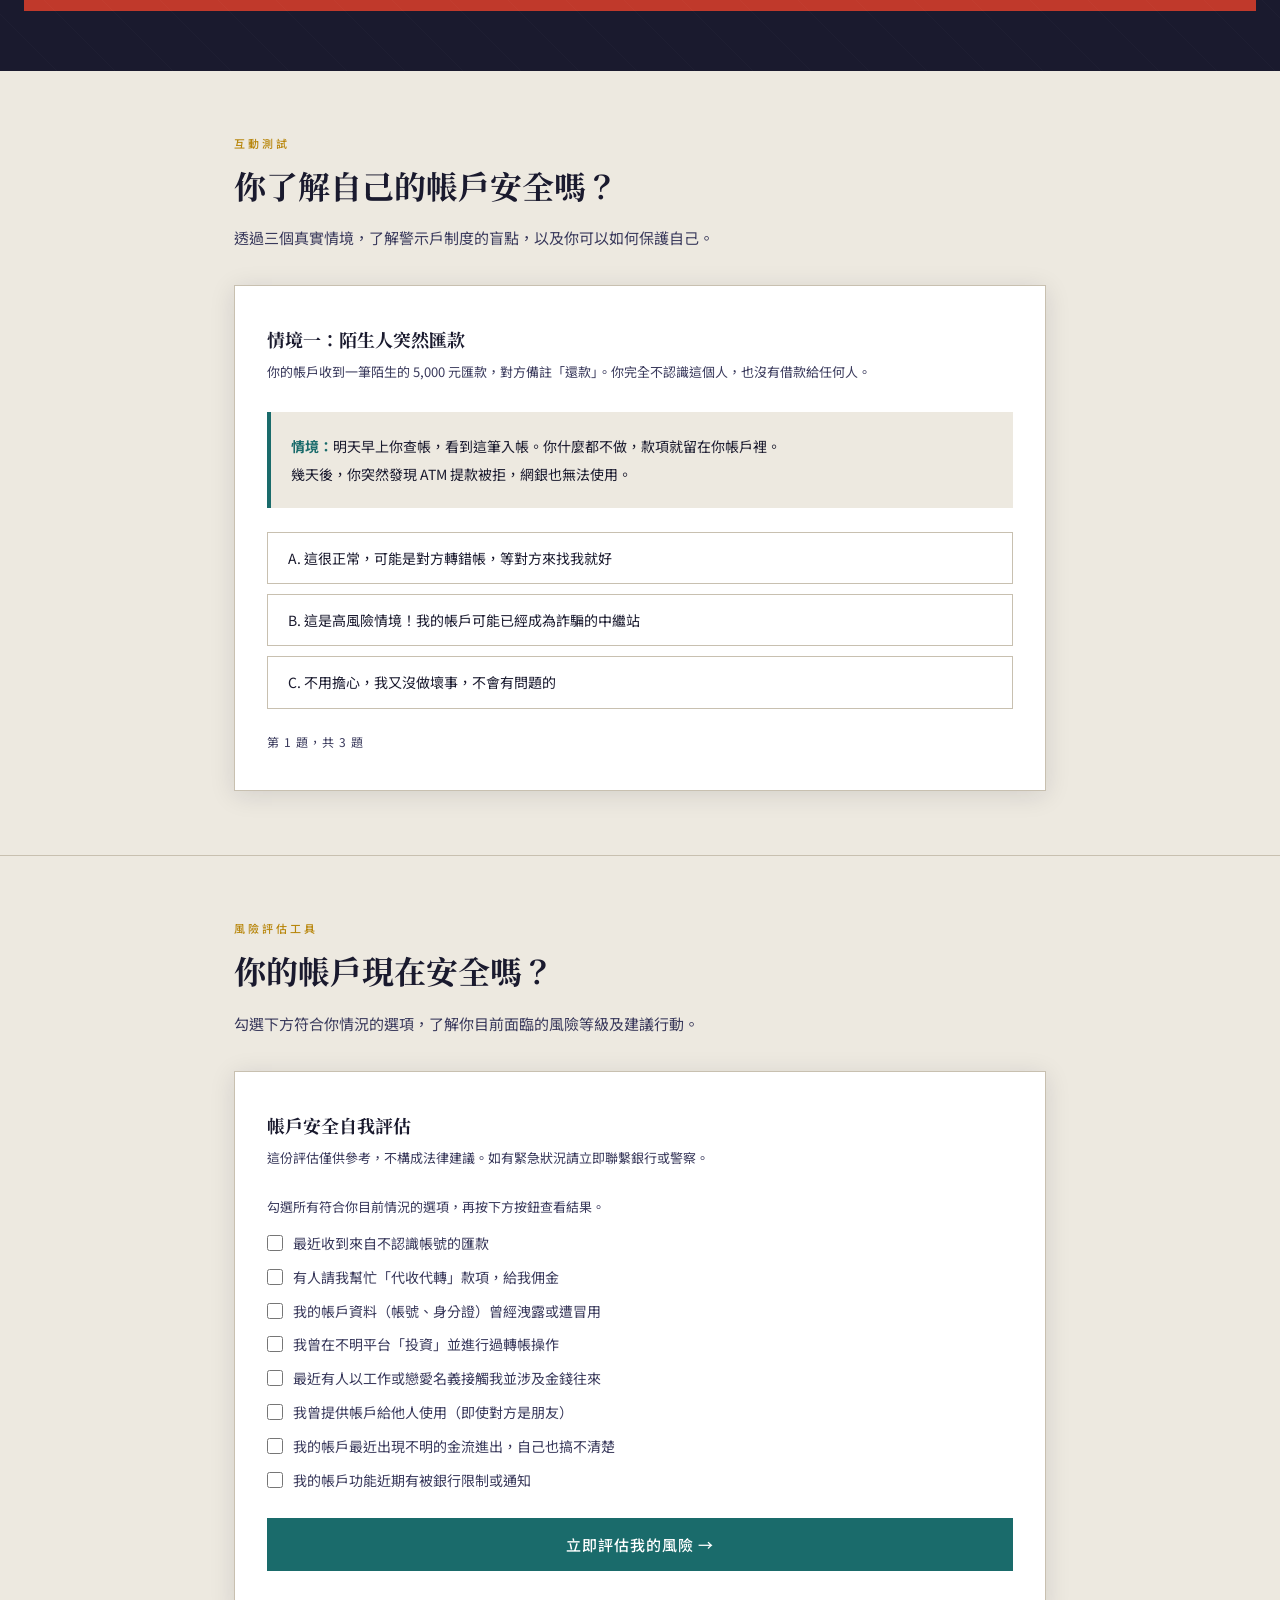
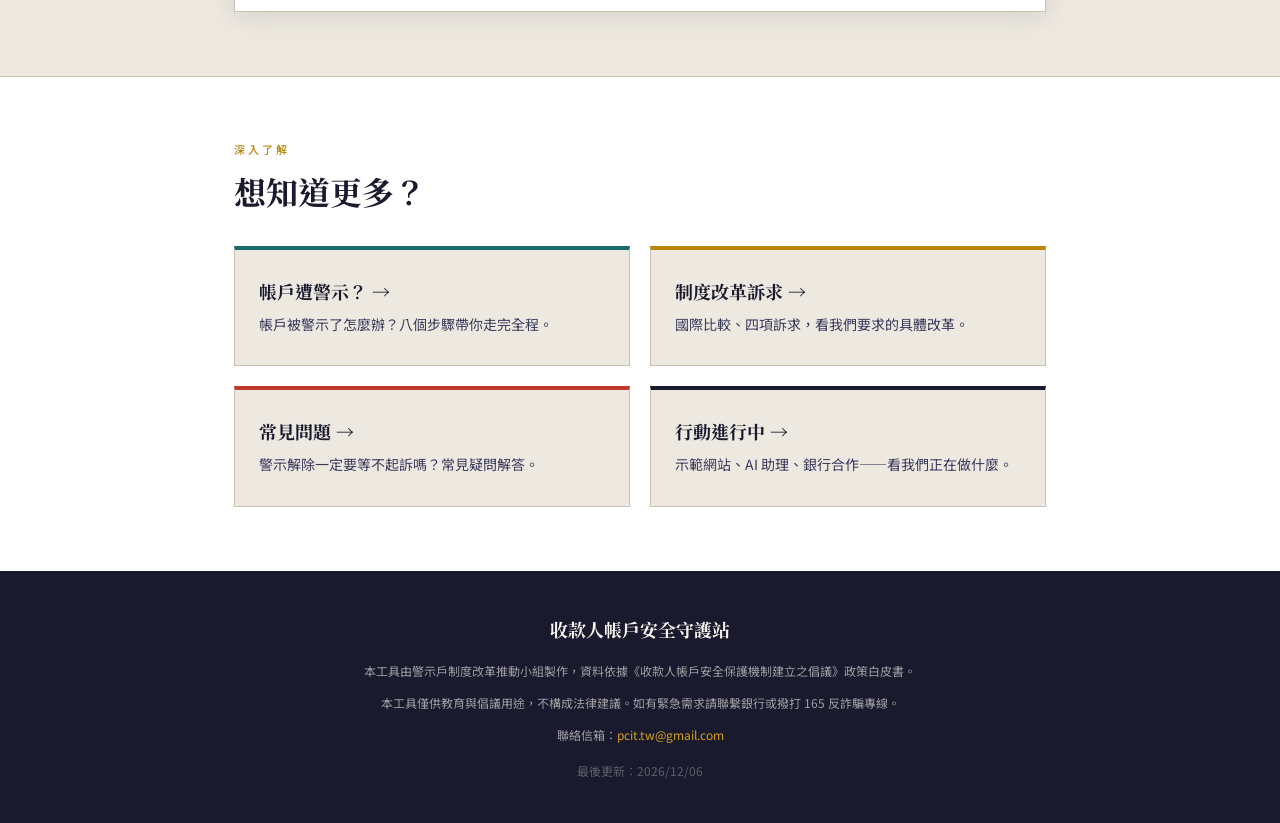
==== commit cf79dc3e: "chore: update signatures to 5612, visitors to 1150" ====
--- a/index.html
+++ b/index.html
@@ -477,10 +477,10 @@
   var PCIT_CONFIG = {
     // 訪客人次備用值：count.json 無 visitors 欄位時顯示
     // → GitHub Actions 每天自動更新；如手動需要，也可直接改這裡
-    manualVisitorCount: 1132,
+    manualVisitorCount: 1150,
 
     // 附議數備用值：data/count.json 失敗時顯示
-    fallbackSignatures: 5460,
+    fallbackSignatures: 5612,
 
     // 附議目標
     goalSmall: 5000,
